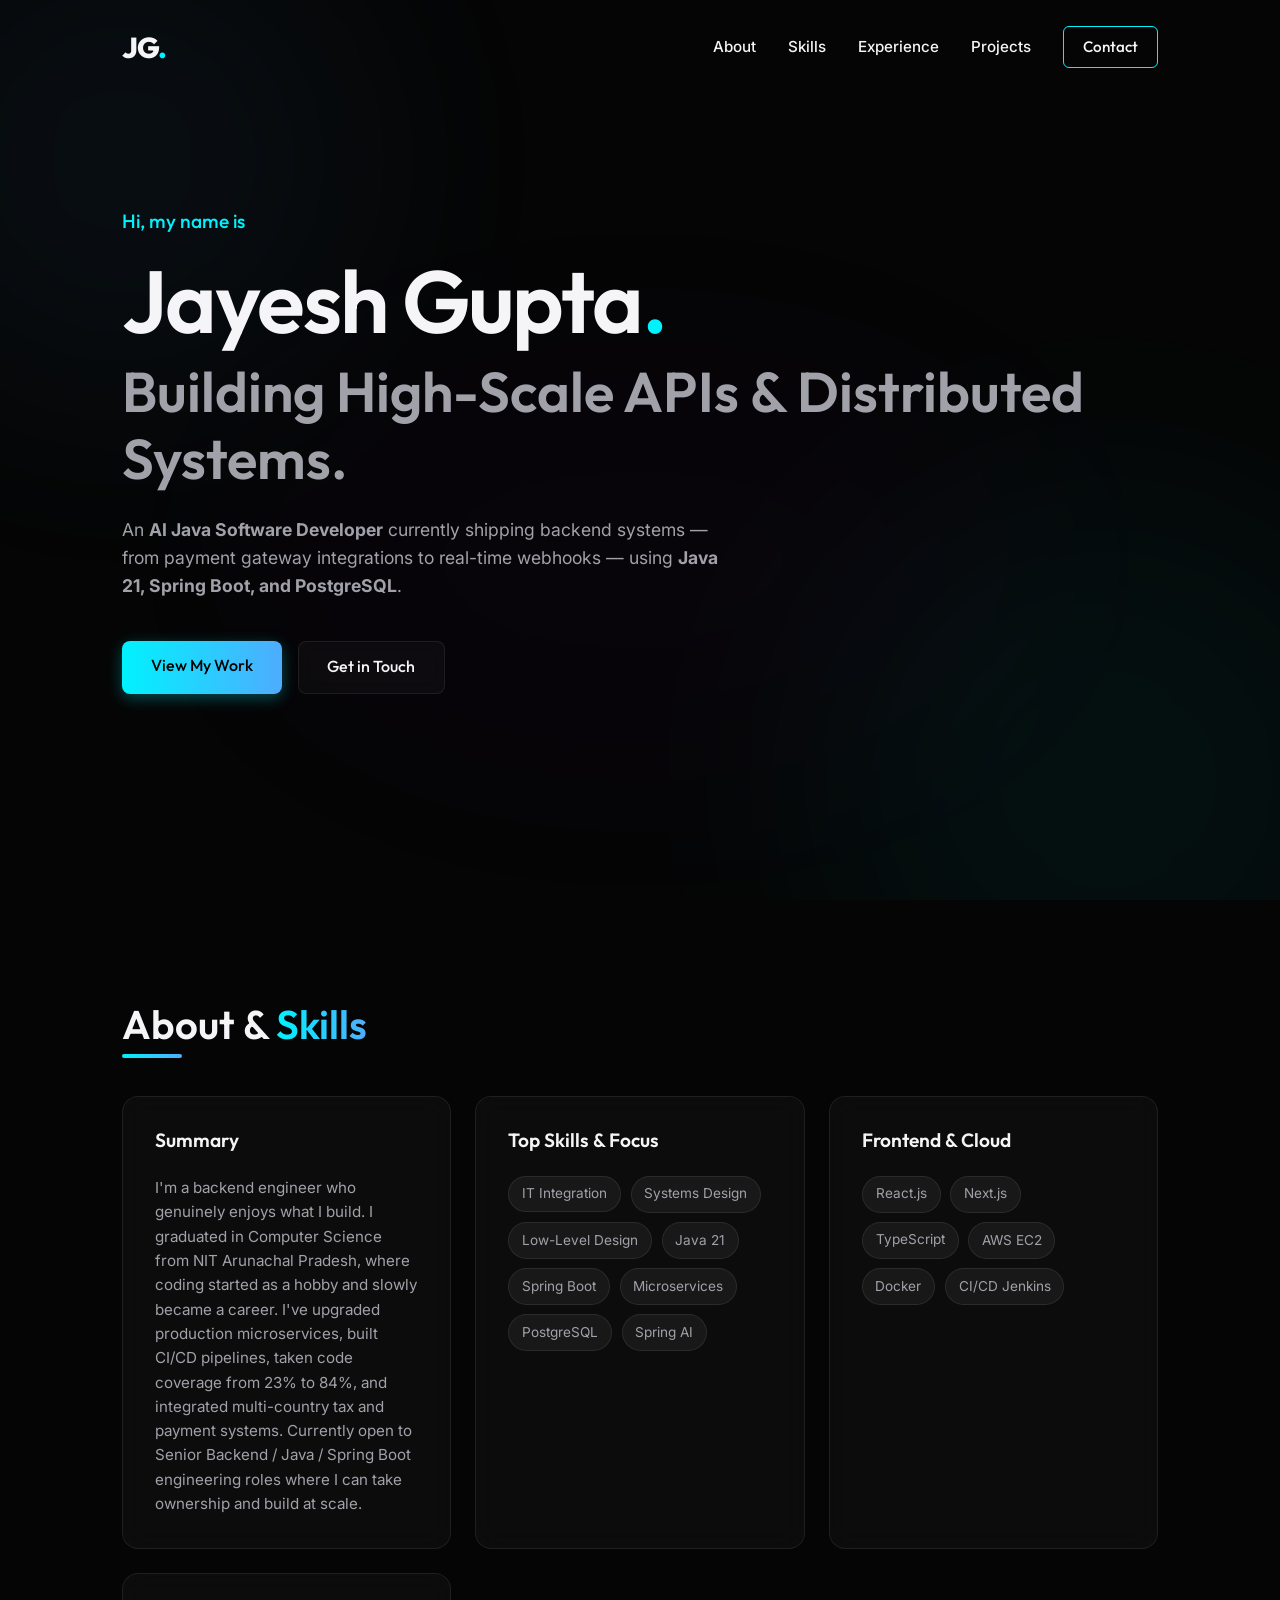
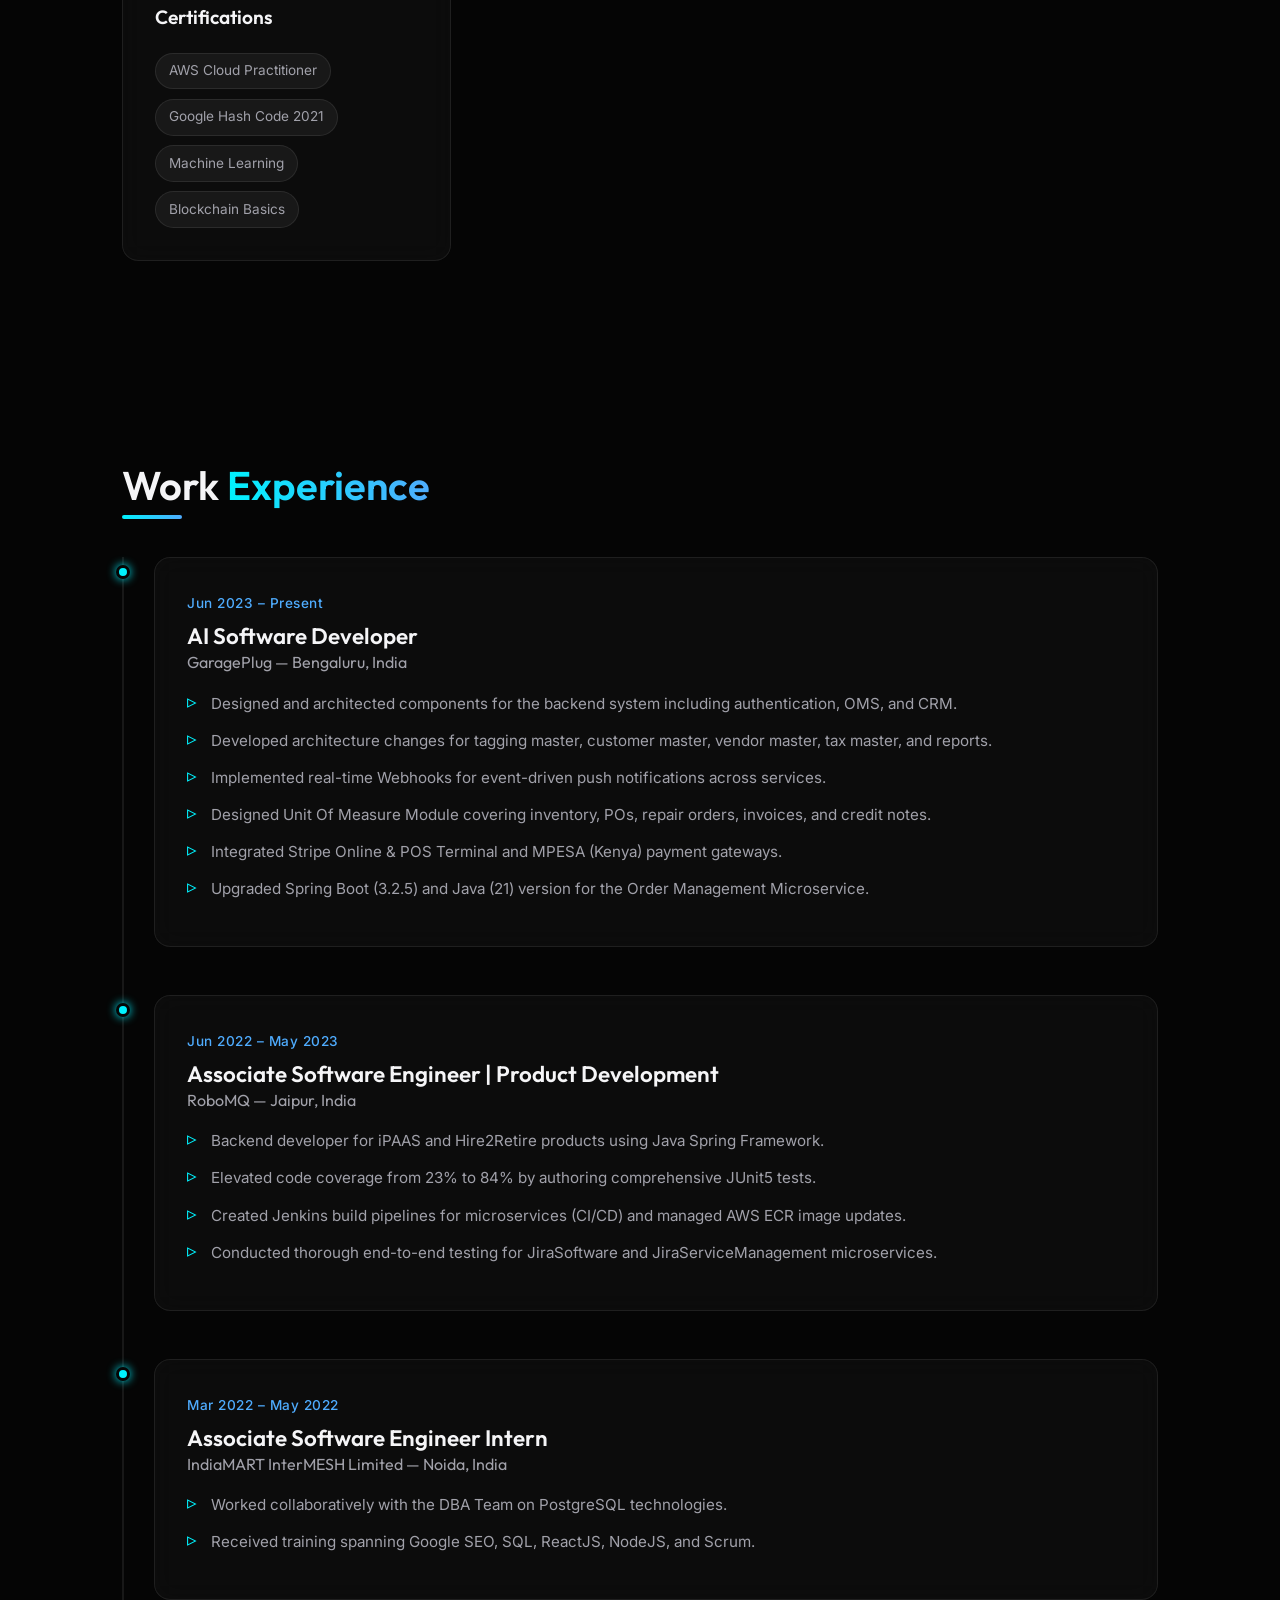
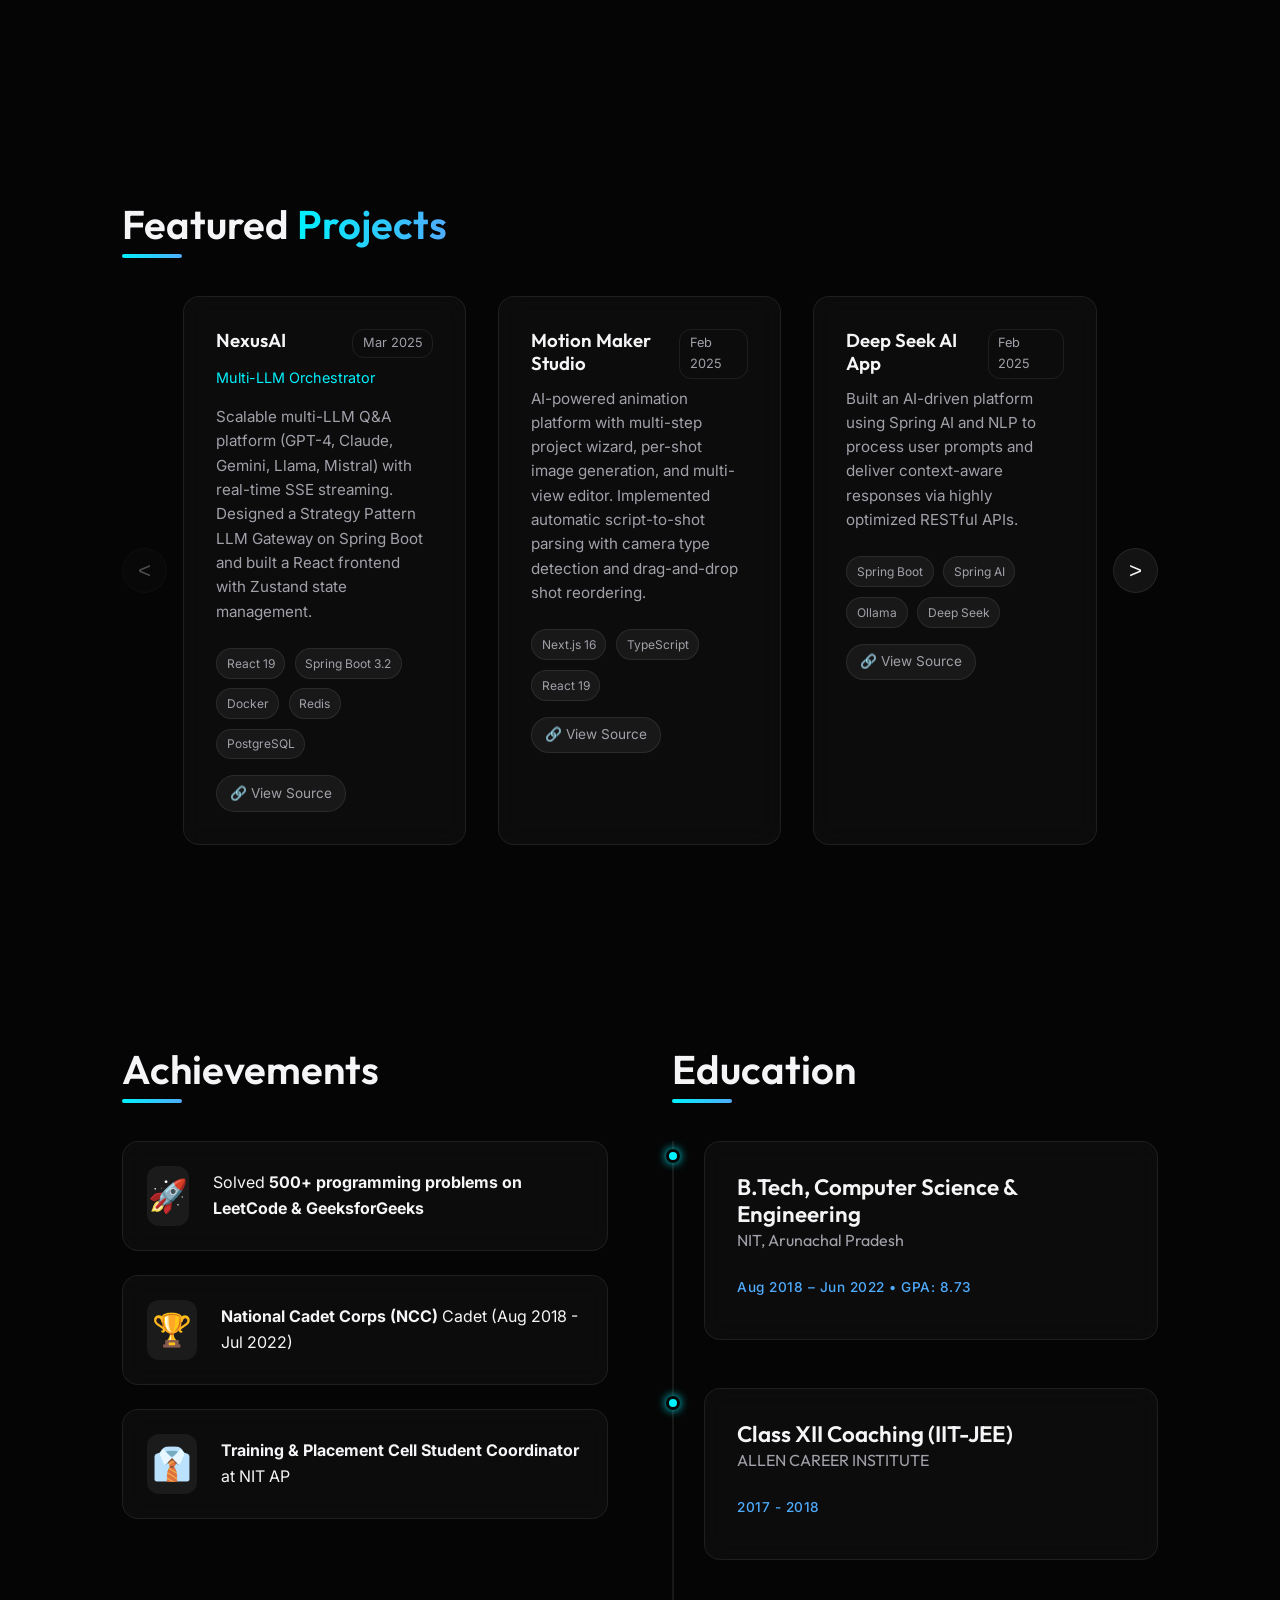
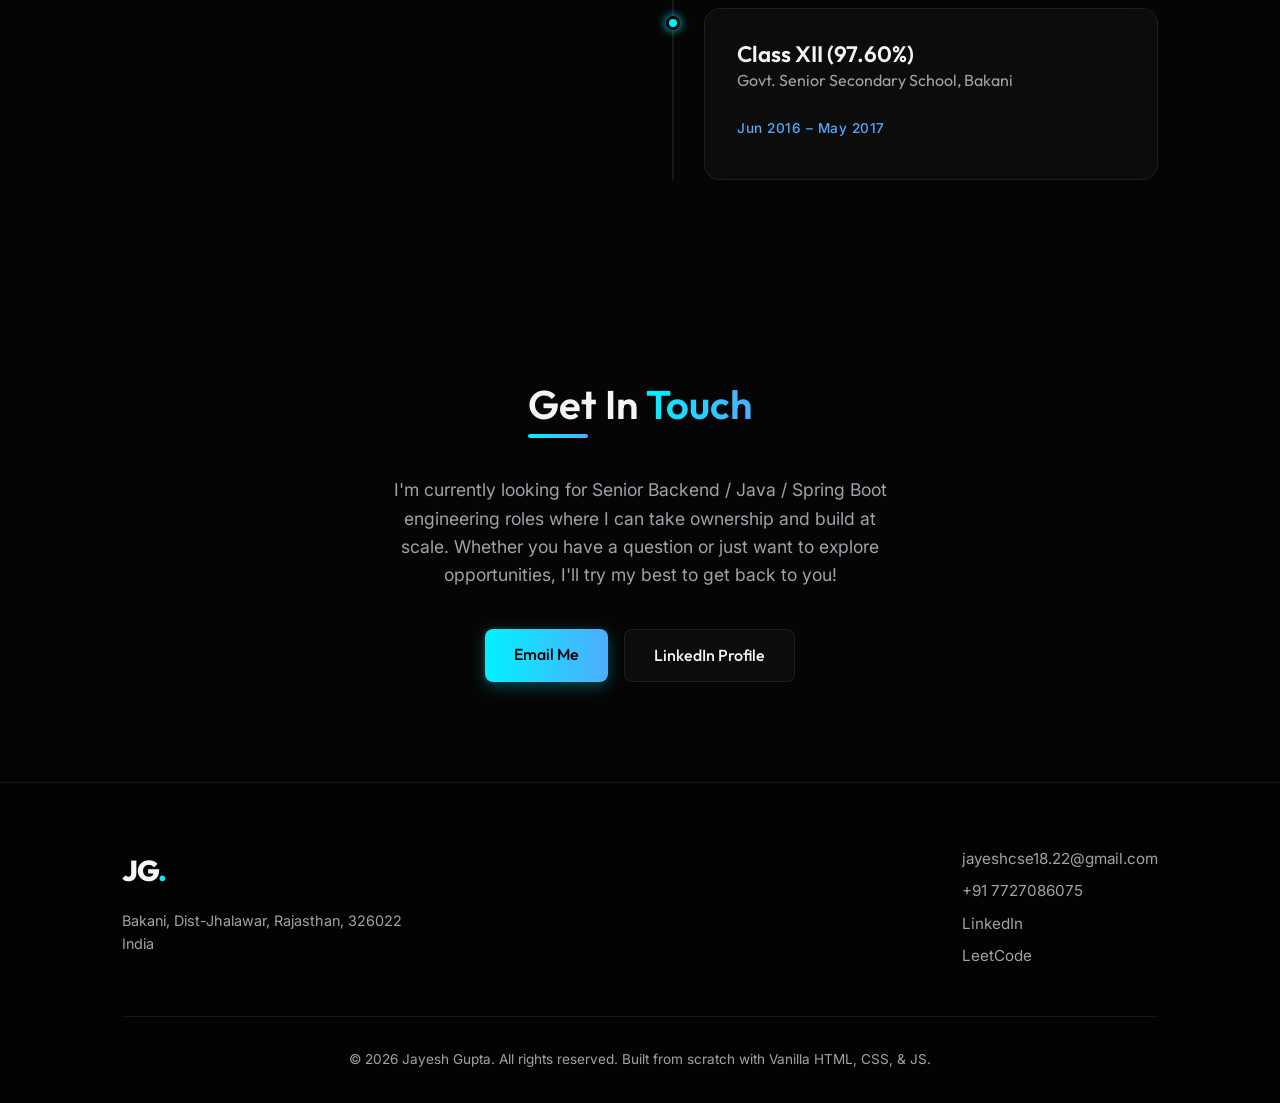
==== index.html @ 72e078c6 "first commit" ====
<!DOCTYPE html>
<html lang="en">
<head>
    <meta charset="UTF-8">
    <meta name="viewport" content="width=device-width, initial-scale=1.0">
    <meta name="description" content="Jayesh Gupta - AI Java Software Developer. Experienced in Java, Spring Boot, Microservices, and PostgreSQL.">
    <title>Jayesh Gupta | Software Developer</title>
    <!-- Fonts -->
    <link rel="preconnect" href="https://fonts.googleapis.com">
    <link rel="preconnect" href="https://fonts.gstatic.com" crossorigin>
    <link href="https://fonts.googleapis.com/css2?family=Inter:wght@300;400;500&family=Outfit:wght@400;600;800&display=swap" rel="stylesheet">
    <link rel="stylesheet" href="styles.css">
</head>
<body>
    <div class="background-effects">
        <div class="glow glow-1"></div>
        <div class="glow glow-2"></div>
        <div class="glow glow-3"></div>
    </div>

    <!-- Navigation -->
    <nav id="navbar" class="navbar">
        <div class="nav-container">
            <a href="#home" class="logo">JG<span class="dot">.</span></a>
            <ul class="nav-links">
                <li><a href="#about">About</a></li>
                <li><a href="#skills">Skills</a></li>
                <li><a href="#experience">Experience</a></li>
                <li><a href="#projects">Projects</a></li>
                <li><a href="#contact" class="btn-outline nav-btn">Contact</a></li>
            </ul>
            <div class="hamburger">
                <span class="bar"></span>
                <span class="bar"></span>
                <span class="bar"></span>
            </div>
        </div>
    </nav>

    <main>
        <!-- Hero Section -->
        <section id="home" class="hero section-padding">
            <div class="container hero-content flex-row hidden">
                <div class="hero-text">
                    <p class="subtitle">Hi, my name is</p>
                    <h1 class="hero-title">Jayesh Gupta<span class="dot">.</span></h1>
                    <h2 class="hero-subtitle">Building High-Scale APIs & Distributed Systems.</h2>
                    <p class="hero-desc">
                        An <strong>AI Java Software Developer</strong> currently shipping backend systems — from payment gateway integrations to real-time webhooks — using <strong>Java 21, Spring Boot, and PostgreSQL</strong>.
                    </p>
                    <div class="hero-cta">
                        <a href="#experience" class="btn-primary">View My Work</a>
                        <a href="#contact" class="btn-secondary">Get in Touch</a>
                    </div>
                </div>
            </div>
        </section>

        <!-- About & Skills Section -->
        <section id="skills" class="skills section-padding">
            <div class="container">
                <h2 class="section-heading hidden" id="about">About & <span class="highlight">Skills</span></h2>
                
                <div class="skills-grid">
                    <div class="skill-category glass-card hidden" style="--delay: 1">
                        <h3>Summary</h3>
                        <p style="color: var(--text-muted); font-size: 0.95rem;">
                            I'm a backend engineer who genuinely enjoys what I build. I graduated in Computer Science from NIT Arunachal Pradesh, where coding started as a hobby and slowly became a career. I've upgraded production microservices, built CI/CD pipelines, taken code coverage from 23% to 84%, and integrated multi-country tax and payment systems. Currently open to Senior Backend / Java / Spring Boot engineering roles where I can take ownership and build at scale.
                        </p>
                    </div>

                    <div class="skill-category glass-card hidden" style="--delay: 2">
                        <h3>Top Skills & Focus</h3>
                        <div class="tags">
                            <span class="tag">IT Integration</span>
                            <span class="tag">Systems Design</span>
                            <span class="tag">Low-Level Design</span>
                            <span class="tag">Java 21</span>
                            <span class="tag">Spring Boot</span>
                            <span class="tag">Microservices</span>
                            <span class="tag">PostgreSQL</span>
                            <span class="tag">Spring AI</span>
                        </div>
                    </div>
                    
                    <div class="skill-category glass-card hidden" style="--delay: 3">
                        <h3>Frontend & Cloud</h3>
                        <div class="tags">
                            <span class="tag">React.js</span>
                            <span class="tag">Next.js</span>
                            <span class="tag">TypeScript</span>
                            <span class="tag">AWS EC2</span>
                            <span class="tag">Docker</span>
                            <span class="tag">CI/CD Jenkins</span>
                        </div>
                    </div>

                    <div class="skill-category glass-card hidden" style="--delay: 4">
                        <h3>Certifications</h3>
                        <div class="tags">
                            <span class="tag">AWS Cloud Practitioner</span>
                            <span class="tag">Google Hash Code 2021</span>
                            <span class="tag">Machine Learning</span>
                            <span class="tag">Blockchain Basics</span>
                        </div>
                    </div>
                </div>
            </div>
        </section>

        <!-- Experience Section -->
        <section id="experience" class="experience section-padding">
            <div class="container">
                <h2 class="section-heading hidden">Work <span class="highlight">Experience</span></h2>
                
                <div class="timeline">
                    <!-- Garageplug -->
                    <div class="timeline-item hidden">
                        <div class="timeline-dot"></div>
                        <div class="timeline-content glass-card hover-glow">
                            <span class="timeline-date">Jun 2023 – Present</span>
                            <h3 class="timeline-title">AI Software Developer</h3>
                            <h4 class="timeline-company">GaragePlug — Bengaluru, India</h4>
                            <ul class="timeline-details">
                                <li>Designed and architected components for the backend system including authentication, OMS, and CRM.</li>
                                <li>Developed architecture changes for tagging master, customer master, vendor master, tax master, and reports.</li>
                                <li>Implemented real-time Webhooks for event-driven push notifications across services.</li>
                                <li>Designed Unit Of Measure Module covering inventory, POs, repair orders, invoices, and credit notes.</li>
                                <li>Integrated Stripe Online & POS Terminal and MPESA (Kenya) payment gateways.</li>
                                <li>Upgraded Spring Boot (3.2.5) and Java (21) version for the Order Management Microservice.</li>
                            </ul>
                        </div>
                    </div>

                    <!-- RoboMQ -->
                    <div class="timeline-item hidden">
                        <div class="timeline-dot"></div>
                        <div class="timeline-content glass-card hover-glow">
                            <span class="timeline-date">Jun 2022 – May 2023</span>
                            <h3 class="timeline-title">Associate Software Engineer | Product Development</h3>
                            <h4 class="timeline-company">RoboMQ — Jaipur, India</h4>
                            <ul class="timeline-details">
                                <li>Backend developer for iPAAS and Hire2Retire products using Java Spring Framework.</li>
                                <li>Elevated code coverage from 23% to 84% by authoring comprehensive JUnit5 tests.</li>
                                <li>Created Jenkins build pipelines for microservices (CI/CD) and managed AWS ECR image updates.</li>
                                <li>Conducted thorough end-to-end testing for JiraSoftware and JiraServiceManagement microservices.</li>
                            </ul>
                        </div>
                    </div>

                    <!-- IndiaMART -->
                    <div class="timeline-item hidden">
                        <div class="timeline-dot"></div>
                        <div class="timeline-content glass-card hover-glow">
                            <span class="timeline-date">Mar 2022 – May 2022</span>
                            <h3 class="timeline-title">Associate Software Engineer Intern</h3>
                            <h4 class="timeline-company">IndiaMART InterMESH Limited — Noida, India</h4>
                            <ul class="timeline-details">
                                <li>Worked collaboratively with the DBA Team on PostgreSQL technologies.</li>
                                <li>Received training spanning Google SEO, SQL, ReactJS, NodeJS, and Scrum.</li>
                            </ul>
                        </div>
                    </div>
                </div>
            </div>
        </section>

        <!-- Projects Section -->
        <section id="projects" class="projects section-padding">
            <div class="container">
                <h2 class="section-heading hidden">Featured <span class="highlight">Projects</span></h2>
                
                <div class="slider-wrapper">
                    <button class="slider-btn prev-btn" aria-label="Previous Projects">&lt;</button>
                    <div class="slider-container">
                        <div class="slider-track">
                            <!-- Project 1 -->
                    <div class="project-card glass-card hidden" style="--delay: 1">
                        <div class="project-content">
                            <div class="project-header">
                                <h3>NexusAI</h3>
                                <div class="project-date">Mar 2025</div>
                            </div>
                            <p class="project-subtitle">Multi-LLM Orchestrator</p>
                            <p class="project-desc">
                                Scalable multi-LLM Q&A platform (GPT-4, Claude, Gemini, Llama, Mistral) with real-time SSE streaming. Designed a Strategy Pattern LLM Gateway on Spring Boot and built a React frontend with Zustand state management.
                            </p>
                            <div class="tags tech-stack">
                                <span class="tag">React 19</span>
                                <span class="tag">Spring Boot 3.2</span>
                                <span class="tag">Docker</span>
                                <span class="tag">Redis</span>
                                <span class="tag">PostgreSQL</span>
                            </div>
                            <div class="project-links mt-1">
                                <a href="https://github.com/jayesh-2210/multi-llm-orchestrator" target="_blank" class="tag" style="display:inline-block; margin-top:0.5rem;"><span class="dot">🔗</span> View Source</a>
                            </div>
                        </div>
                    </div>

                    <!-- Project 2 -->
                    <div class="project-card glass-card hidden" style="--delay: 2">
                        <div class="project-content">
                            <div class="project-header">
                                <h3>Motion Maker Studio</h3>
                                <div class="project-date">Feb 2025</div>
                            </div>
                            <p class="project-desc">
                                AI-powered animation platform with multi-step project wizard, per-shot image generation, and multi-view editor. Implemented automatic script-to-shot parsing with camera type detection and drag-and-drop shot reordering.
                            </p>
                            <div class="tags tech-stack">
                                <span class="tag">Next.js 16</span>
                                <span class="tag">TypeScript</span>
                                <span class="tag">React 19</span>
                            </div>
                            <div class="project-links mt-1">
                                <a href="https://github.com/jayesh-2210/motion-maker-studio" target="_blank" class="tag" style="display:inline-block; margin-top:0.5rem;"><span class="dot">🔗</span> View Source</a>
                            </div>
                        </div>
                    </div>

                    <!-- Project 3 -->
                    <div class="project-card glass-card hidden" style="--delay: 3">
                        <div class="project-content">
                            <div class="project-header">
                                <h3>Deep Seek AI App</h3>
                                <div class="project-date">Feb 2025</div>
                            </div>
                            <p class="project-desc">
                                Built an AI-driven platform using Spring AI and NLP to process user prompts and deliver context-aware responses via highly optimized RESTful APIs.
                            </p>
                            <div class="tags tech-stack">
                                <span class="tag">Spring Boot</span>
                                <span class="tag">Spring AI</span>
                                <span class="tag">Ollama</span>
                                <span class="tag">Deep Seek</span>
                            </div>
                            <div class="project-links mt-1">
                                <a href="https://github.com/jayesh-2210/deep-seek-ai-application" target="_blank" class="tag" style="display:inline-block; margin-top:0.5rem;"><span class="dot">🔗</span> View Source</a>
                            </div>
                        </div>
                    </div>

                    <!-- Project 4 -->
                    <div class="project-card glass-card hidden" style="--delay: 4">
                        <div class="project-content">
                            <div class="project-header">
                                <h3>Movie Review Application</h3>
                                <div class="project-date">May 2023</div>
                            </div>
                            <p class="project-desc">
                                A centralized platform for movie enthusiasts to find reliable reviews and rate films on a numerical scale. Built RESTful APIs and managed MongoDB database connectivity for fetching movies and posting user reviews.
                            </p>
                            <div class="tags tech-stack">
                                <span class="tag">Spring Boot</span>
                                <span class="tag">MongoDB</span>
                            </div>
                            <div class="project-links mt-1">
                                <a href="https://github.com/jayesh-ctrl/MovieReview-Backend" target="_blank" class="tag" style="display:inline-block; margin-top:0.5rem;"><span class="dot">🔗</span> View Source</a>
                            </div>
                        </div>
                    </div>

                    <!-- Project 5 -->
                    <div class="project-card glass-card hidden" style="--delay: 5">
                        <div class="project-content">
                            <div class="project-header">
                                <h3>Antigravity Workspace</h3>
                                <div class="project-date">Mar 2026</div>
                            </div>
                            <p class="project-desc">
                                A modern React and Vite-based development workspace featuring expanded ESLint configurations, React compiler integrations, and an optimized frontend toolchain.
                            </p>
                            <div class="tags tech-stack">
                                <span class="tag">React</span>
                                <span class="tag">Vite</span>
                                <span class="tag">JavaScript</span>
                            </div>
                            <div class="project-links mt-1">
                                <a href="https://github.com/jayesh-2210/antigravity_workspace" target="_blank" class="tag" style="display:inline-block; margin-top:0.5rem;"><span class="dot">🔗</span> View Source</a>
                            </div>
                        </div>
                    </div>

                    <!-- Project 6 -->
                    <div class="project-card glass-card hidden" style="--delay: 6">
                        <div class="project-content">
                            <div class="project-header">
                                <h3>Blogging App</h3>
                                <div class="project-date">May 2023</div>
                            </div>
                            <p class="project-desc">
                                Created a fully functional blogging platform with RESTful APIs for User, Category, Post, and Comment entities. Applied JPA entity relationships and Hibernate ORM.
                            </p>
                            <div class="tags tech-stack">
                                <span class="tag">Spring Boot</span>
                                <span class="tag">MySQL</span>
                                <span class="tag">Hibernate</span>
                                <span class="tag">JPA</span>
                            </div>
                            <div class="project-links mt-1">
                                <a href="https://github.com/jayesh-ctrl/BloggingApplication-Backend" target="_blank" class="tag" style="display:inline-block; margin-top:0.5rem;"><span class="dot">🔗</span> View Source</a>
                            </div>
                        </div>
                    </div>
                        </div>
                    </div>
                    <button class="slider-btn next-btn" aria-label="Next Projects">&gt;</button>
                </div>
            </div>
        </section>

        <!-- Achievements & Education -->
        <section id="achievements" class="achievements section-padding">
            <div class="container dual-col">
                <div class="achievements-section hidden">
                    <h2 class="section-heading">Achievements</h2>
                    <ul class="achievement-list">
                        <li class="glass-card hover-glow">
                            <div class="icon">🚀</div>
                            <p>Solved <strong>500+ programming problems on LeetCode & GeeksforGeeks</strong></p>
                        </li>
                        <li class="glass-card hover-glow">
                            <div class="icon">🏆</div>
                            <p><strong>National Cadet Corps (NCC)</strong> Cadet (Aug 2018 - Jul 2022)</p>
                        </li>
                        <li class="glass-card hover-glow">
                            <div class="icon">👔</div>
                            <p><strong>Training & Placement Cell Student Coordinator</strong> at NIT AP</p>
                        </li>
                    </ul>
                </div>
                
                <div class="education-section hidden">
                    <h2 class="section-heading">Education</h2>
                    <div class="timeline">
                        <div class="timeline-item">
                            <div class="timeline-dot"></div>
                            <div class="timeline-content glass-card hover-glow">
                                <h3 class="timeline-title">B.Tech, Computer Science & Engineering</h3>
                                <h4 class="timeline-company">NIT, Arunachal Pradesh</h4>
                                <span class="timeline-date block mt-1">Aug 2018 – Jun 2022 • GPA: 8.73</span>
                            </div>
                        </div>

                        <div class="timeline-item">
                            <div class="timeline-dot"></div>
                            <div class="timeline-content glass-card hover-glow">
                                <h3 class="timeline-title">Class XII Coaching (IIT-JEE)</h3>
                                <h4 class="timeline-company">ALLEN CAREER INSTITUTE</h4>
                                <span class="timeline-date block mt-1">2017 - 2018</span>
                            </div>
                        </div>

                        <div class="timeline-item">
                            <div class="timeline-dot"></div>
                            <div class="timeline-content glass-card hover-glow">
                                <h3 class="timeline-title">Class XII (97.60%)</h3>
                                <h4 class="timeline-company">Govt. Senior Secondary School, Bakani</h4>
                                <span class="timeline-date block mt-1">Jun 2016 – May 2017</span>
                            </div>
                        </div>
                    </div>
                </div>
            </div>
        </section>

        <!-- Contact Section -->
        <section id="contact" class="contact section-padding text-center">
            <div class="container hidden">
                <h2 class="section-heading">Get In <span class="highlight">Touch</span></h2>
                <p class="contact-desc">
                    I'm currently looking for Senior Backend / Java / Spring Boot engineering roles where I can take ownership and build at scale. Whether you have a question or just want to explore opportunities, I'll try my best to get back to you!
                </p>
                <div class="contact-links" style="display: flex; gap: 1rem; justify-content: center; flex-wrap: wrap;">
                    <a href="mailto:jayeshcse18.22@gmail.com" class="btn-primary">Email Me</a>
                    <a href="https://www.linkedin.com/in/jayeshgupta-904347194" target="_blank" class="btn-secondary">LinkedIn Profile</a>
                </div>
            </div>
        </section>
    </main>

    <!-- Footer -->
    <footer>
        <div class="container">
            <div class="footer-content">
                <div class="footer-brand">
                    <a href="#home" class="logo">JG<span class="dot">.</span></a>
                    <p>Bakani, Dist-Jhalawar, Rajasthan, 326022<br>India</p>
                </div>
                <div class="footer-links" style="flex-direction: column; gap: 0.5rem;">
                    <a href="mailto:jayeshcse18.22@gmail.com">jayeshcse18.22@gmail.com</a>
                    <a href="tel:+917727086075">+91 7727086075</a>
                    <a href="https://linkedin.com/in/jayeshgupta-904347194" target="_blank" rel="noopener noreferrer">LinkedIn</a>
                    <a href="https://leetcode.com/jaigupta2210" target="_blank" rel="noopener noreferrer">LeetCode</a>
                </div>
            </div>
            <div class="footer-bottom">
                &copy; <span id="year"></span> Jayesh Gupta. All rights reserved. Built from scratch with Vanilla HTML, CSS, & JS.
            </div>
        </div>
    </footer>

    <script src="script.js"></script>
</body>
</html>
---- styles.css ----
/* Base Variables & Theme */
:root {
  /* Colors */
  --bg-color: #050505;
  --bg-surface: rgba(255, 255, 255, 0.03);
  --bg-surface-hover: rgba(255, 255, 255, 0.06);
  --text-main: #f5f5f7;
  --text-muted: #a1a1aa;
  
  /* Gradients & Accents */
  --accent-cyan: #00f2fe;
  --accent-violet: #4facfe;
  --gradient-glow: linear-gradient(90deg, var(--accent-cyan), var(--accent-violet));
  --border-glass: rgba(255, 255, 255, 0.08);
  
  /* Typography */
  --font-sans: 'Inter', -apple-system, system-ui, sans-serif;
  --font-heading: 'Outfit', var(--font-sans);
  
  /* Layout */
  --container-width: 1100px;
  --transition: 0.3s cubic-bezier(0.25, 0.8, 0.25, 1);
}

/* Reset */
* {
  margin: 0;
  padding: 0;
  box-sizing: border-box;
}

html {
  scroll-behavior: smooth;
  scroll-padding-top: 80px;
}

body {
  font-family: var(--font-sans);
  background-color: var(--bg-color);
  color: var(--text-main);
  line-height: 1.6;
  overflow-x: hidden;
  position: relative;
}

/* Typography */
h1, h2, h3, h4, h5 {
  font-family: var(--font-heading);
  font-weight: 600;
  line-height: 1.2;
}

a {
  text-decoration: none;
  color: inherit;
  transition: color var(--transition);
}

.highlight {
  background: var(--gradient-glow);
  -webkit-background-clip: text;
  background-clip: text;
  -webkit-text-fill-color: transparent;
  display: inline-block;
}

.dot {
  color: var(--accent-cyan);
}

/* Utilities */
.container {
  max-width: var(--container-width);
  margin: 0 auto;
  padding: 0 2rem;
}

.section-padding {
  padding: 100px 0;
}

.text-center {
  text-align: center;
}

.mt-1 { margin-top: 0.5rem; }
.block { display: block; }

/* Dynamic Background Glows */
.background-effects {
  position: fixed;
  top: 0;
  left: 0;
  width: 100vw;
  height: 100vh;
  z-index: -1;
  overflow: hidden;
  pointer-events: none;
}

.glow {
  position: absolute;
  border-radius: 50%;
  filter: blur(120px);
  opacity: 0.4;
  animation: float 10s infinite alternate ease-in-out;
}

.glow-1 {
  top: -10%;
  left: -10%;
  width: 500px;
  height: 500px;
  background: rgba(79, 172, 254, 0.15);
}

.glow-2 {
  bottom: -20%;
  right: -10%;
  width: 600px;
  height: 600px;
  background: rgba(0, 242, 254, 0.12);
  animation-delay: -5s;
}

.glow-3 {
  top: 40%;
  left: 50%;
  transform: translateX(-50%);
  width: 800px;
  height: 400px;
  background: rgba(138, 43, 226, 0.08);
  animation-duration: 15s;
}

@keyframes float {
  0% { transform: translateY(0px) scale(1); }
  100% { transform: translateY(30px) scale(1.05); }
}

/* Glassmorphism Classes */
.glass-card {
  background: var(--bg-surface);
  backdrop-filter: blur(12px);
  -webkit-backdrop-filter: blur(12px);
  border: 1px solid var(--border-glass);
  border-radius: 16px;
  padding: 2rem;
  transition: transform var(--transition), border-color var(--transition), box-shadow var(--transition);
}

.hover-glow:hover {
  transform: translateY(-5px);
  border-color: rgba(79, 172, 254, 0.3);
  box-shadow: 0 10px 30px -10px rgba(79, 172, 254, 0.15);
}

/* Buttons */
.btn-primary, .btn-secondary, .btn-outline {
  display: inline-block;
  padding: 0.8rem 1.8rem;
  border-radius: 8px;
  font-weight: 500;
  font-family: var(--font-heading);
  transition: all var(--transition);
  cursor: pointer;
  border: none;
}

.btn-primary {
  background: var(--gradient-glow);
  color: #000;
  box-shadow: 0 4px 15px rgba(0, 242, 254, 0.3);
}

.btn-primary:hover {
  transform: translateY(-2px);
  box-shadow: 0 6px 20px rgba(0, 242, 254, 0.5);
}

.btn-secondary {
  background: var(--bg-surface);
  border: 1px solid var(--border-glass);
  color: var(--text-main);
  backdrop-filter: blur(10px);
}

.btn-secondary:hover {
  background: var(--bg-surface-hover);
  border-color: rgba(255,255,255,0.2);
  transform: translateY(-2px);
}

.btn-outline {
  border: 1px solid var(--accent-cyan);
  color: var(--accent-cyan);
  background: transparent;
}

.btn-outline:hover {
  background: rgba(0, 242, 254, 0.1);
}

/* Navigation */
.navbar {
  position: fixed;
  top: 0;
  width: 100%;
  z-index: 100;
  transition: all var(--transition);
  padding: 1.5rem 0;
}

.navbar.scrolled {
  padding: 1rem 0;
  background: rgba(5, 5, 5, 0.85);
  backdrop-filter: blur(10px);
  -webkit-backdrop-filter: blur(10px);
  border-bottom: 1px solid var(--border-glass);
}

.nav-container {
  max-width: var(--container-width);
  margin: 0 auto;
  padding: 0 2rem;
  display: flex;
  justify-content: space-between;
  align-items: center;
}

.logo {
  font-family: var(--font-heading);
  font-size: 1.8rem;
  font-weight: 800;
  letter-spacing: -1px;
}

.nav-links {
  list-style: none;
  display: flex;
  align-items: center;
  gap: 2rem;
}

.nav-links a {
  font-size: 0.95rem;
  color: var(--text-main);
  font-weight: 500;
}

.nav-links a:hover {
  color: var(--accent-cyan);
}

.nav-btn {
  padding: 0.5rem 1.2rem;
  border-radius: 6px;
}

.hamburger {
  display: none;
  cursor: pointer;
  flex-direction: column;
  gap: 5px;
}

.hamburger .bar {
  width: 25px;
  height: 2px;
  background-color: var(--text-main);
  transition: var(--transition);
}

/* Hero Section */
.hero {
  min-height: 100vh;
  display: flex;
  align-items: center;
}

.flex-row {
  display: flex;
  align-items: center;
  justify-content: space-between;
  gap: 4rem;
  flex-wrap: wrap;
}

.hero-text {
  flex: 1;
  min-width: 300px;
}

.hero-image {
  flex: 0.8;
  display: flex;
  justify-content: center;
  align-items: center;
}

.image-wrapper {
  position: relative;
  width: 100%;
  max-width: 350px;
  aspect-ratio: 1;
  border-radius: 30% 70% 70% 30% / 30% 30% 70% 70%;
  overflow: hidden;
  padding: 0;
  animation: morph 8s ease-in-out infinite;
  display: flex;
  justify-content: center;
  align-items: center;
  box-shadow: 0 5px 25px rgba(0, 242, 254, 0.2);
}

.profile-pic {
  width: 100%;
  height: 100%;
  object-fit: cover;
  transition: transform 0.5s ease;
}

.image-wrapper:hover .profile-pic {
  transform: scale(1.05);
}

@keyframes morph {
  0% { border-radius: 60% 40% 30% 70% / 60% 30% 70% 40%; }
  50% { border-radius: 30% 60% 70% 40% / 50% 60% 30% 60%; }
  100% { border-radius: 60% 40% 30% 70% / 60% 30% 70% 40%; }
}


.subtitle {
  color: var(--accent-cyan);
  font-family: var(--font-heading);
  font-weight: 500;
  font-size: 1.2rem;
  margin-bottom: 1rem;
}

.hero-title {
  font-size: clamp(3.5rem, 8vw, 5.5rem);
  letter-spacing: -2px;
  margin-bottom: 0.5rem;
  line-height: 1.1;
}

.hero-subtitle {
  font-size: clamp(2rem, 5vw, 3.5rem);
  color: var(--text-muted);
  margin-bottom: 1.5rem;
}

.hero-desc {
  max-width: 600px;
  font-size: 1.1rem;
  color: var(--text-muted);
  margin-bottom: 2.5rem;
}

.hero-cta {
  display: flex;
  gap: 1rem;
}

/* Headings */
.section-heading {
  font-size: 2.5rem;
  margin-bottom: 3rem;
  position: relative;
  display: inline-block;
}

.section-heading::after {
  content: '';
  position: absolute;
  bottom: -10px;
  left: 0;
  width: 60px;
  height: 4px;
  background: var(--gradient-glow);
  border-radius: 2px;
}

/* Skills Section */
.skills-grid {
  display: grid;
  grid-template-columns: repeat(auto-fit, minmax(250px, 1fr));
  gap: 1.5rem;
}

.skill-category h3 {
  font-size: 1.2rem;
  margin-bottom: 1.5rem;
  color: var(--text-main);
}

.tags {
  display: flex;
  flex-wrap: wrap;
  gap: 0.6rem;
}

.tag {
  background: rgba(255, 255, 255, 0.05);
  border: 1px solid var(--border-glass);
  padding: 0.4rem 0.8rem;
  border-radius: 20px;
  font-size: 0.85rem;
  transition: var(--transition);
  color: var(--text-muted);
}

.tag:hover {
  background: rgba(0, 242, 254, 0.1);
  border-color: var(--accent-cyan);
  color: var(--text-main);
  transform: translateY(-2px);
}

/* Timeline (Experience) */
.timeline {
  position: relative;
  padding-left: 2rem;
}

.timeline::before {
  content: '';
  position: absolute;
  left: 0;
  top: 0;
  bottom: 0;
  width: 2px;
  background: var(--border-glass);
}

.timeline-item {
  position: relative;
  margin-bottom: 3rem;
}

.timeline-item:last-child {
  margin-bottom: 0;
}

.timeline-dot {
  position: absolute;
  left: -2.4rem;
  top: 0.5rem;
  width: 14px;
  height: 14px;
  border-radius: 50%;
  background: var(--accent-cyan);
  box-shadow: 0 0 10px var(--accent-cyan);
  border: 3px solid var(--bg-color);
}

.timeline-date {
  display: inline-block;
  font-size: 0.85rem;
  color: var(--accent-violet);
  font-weight: 500;
  margin-bottom: 0.5rem;
  font-family: var(--font-sans);
  letter-spacing: 0.5px;
}

.timeline-title {
  font-size: 1.4rem;
  margin-bottom: 0.2rem;
}

.timeline-company {
  font-size: 1rem;
  color: var(--text-muted);
  font-weight: 400;
  margin-bottom: 1.2rem;
}

.timeline-details {
  list-style-type: none;
}

.timeline-details li {
  position: relative;
  padding-left: 1.5rem;
  margin-bottom: 0.8rem;
  color: var(--text-muted);
  font-size: 0.95rem;
}

.timeline-details li::before {
  content: '▹';
  position: absolute;
  left: 0;
  color: var(--accent-cyan);
  font-size: 1.2rem;
  line-height: 1;
}

/* Projects Section Slider */
.slider-wrapper {
  position: relative;
  display: flex;
  align-items: center;
  gap: 1rem;
}
.slider-container {
  overflow: hidden;
  width: 100%;
}
.slider-track {
  display: flex;
  transition: transform 0.5s ease-in-out;
  gap: 2rem;
}
.project-card {
  min-width: calc(100% / 3 - 1.34rem);
  max-width: calc(100% / 3 - 1.34rem);
  flex: 0 0 auto;
  display: flex;
  flex-direction: column;
  overflow: hidden;
}
.slider-btn {
  background: var(--bg-surface-hover);
  border: 1px solid var(--border-glass);
  color: var(--text-main);
  min-width: 45px;
  height: 45px;
  border-radius: 50%;
  cursor: pointer;
  z-index: 10;
  display: flex;
  justify-content: center;
  align-items: center;
  font-size: 1.4rem;
  transition: var(--transition);
}
.slider-btn:hover {
  background: var(--accent-cyan);
  color: #000;
}
.slider-btn:disabled {
  opacity: 0.3;
  cursor: not-allowed;
}
@media (max-width: 1000px) {
  .project-card {
    min-width: calc(100% / 2 - 1rem);
    max-width: calc(100% / 2 - 1rem);
  }
}
@media (max-width: 650px) {
  .project-card {
    min-width: 100%;
    max-width: 100%;
  }
  .slider-wrapper { gap: 0.5rem; }
  .slider-btn { min-width: 35px; height: 35px; font-size: 1rem; }
}

.project-card:hover {
  transform: translateY(-10px);
  border-color: rgba(79, 172, 254, 0.4);
  box-shadow: 0 15px 35px rgba(0,0,0,0.5), 0 0 20px rgba(79, 172, 254, 0.1);
}

.project-header {
  display: flex;
  justify-content: space-between;
  align-items: flex-start;
  margin-bottom: 0.5rem;
}

.project-date {
  font-size: 0.8rem;
  color: var(--text-muted);
  border: 1px solid var(--border-glass);
  padding: 0.2rem 0.6rem;
  border-radius: 12px;
}

.project-subtitle {
  font-size: 0.9rem;
  color: var(--accent-cyan);
  margin-bottom: 1rem;
}

.project-desc {
  color: var(--text-muted);
  font-size: 0.95rem;
  margin-bottom: 1.5rem;
  flex-grow: 1;
}

.tech-stack .tag {
  font-size: 0.75rem;
  padding: 0.3rem 0.6rem;
}

/* Achievements & Education */
.dual-col {
  display: grid;
  grid-template-columns: 1fr 1fr;
  gap: 4rem;
}

.achievement-list {
  list-style: none;
  display: flex;
  flex-direction: column;
  gap: 1.5rem;
}

.achievement-list li {
  display: flex;
  align-items: center;
  gap: 1.5rem;
  padding: 1.5rem;
}

.achievement-list .icon {
  font-size: 2rem;
  background: var(--bg-surface-hover);
  width: 60px;
  height: 60px;
  display: flex;
  align-items: center;
  justify-content: center;
  border-radius: 12px;
}

/* Contact Section */
.contact-desc {
  max-width: 500px;
  margin: 0 auto 2.5rem;
  color: var(--text-muted);
  font-size: 1.1rem;
}

/* Footer */
footer {
  border-top: 1px solid var(--border-glass);
  padding: 4rem 0 2rem;
  background: rgba(0,0,0,0.3);
}

.footer-content {
  display: flex;
  justify-content: space-between;
  margin-bottom: 3rem;
  flex-wrap: wrap;
  gap: 2rem;
}

.footer-brand p {
  color: var(--text-muted);
  margin-top: 1rem;
  max-width: 300px;
  font-size: 0.9rem;
}

.footer-links {
  display: flex;
  gap: 1.5rem;
}

.footer-links a {
  color: var(--text-muted);
  font-size: 0.95rem;
}

.footer-links a:hover {
  color: var(--accent-cyan);
}

.footer-bottom {
  text-align: center;
  color: var(--text-muted);
  font-size: 0.85rem;
  padding-top: 2rem;
  border-top: 1px solid var(--border-glass);
}

/* Scroll Animations */
.hidden {
  opacity: 0;
  transform: translateY(30px);
  transition: opacity 0.8s ease-out, transform 0.8s ease-out;
}

.show {
  opacity: 1;
  transform: translateY(0);
}

[style*="--delay"] {
  transition-delay: calc(var(--delay) * 100ms);
}

/* Responsive */
@media (max-width: 900px) {
  .dual-col {
    grid-template-columns: 1fr;
    gap: 3rem;
  }
}

@media (max-width: 768px) {
  .hero-title { font-size: 3rem; }
  .hero-subtitle { font-size: 2rem; }
  
  .flex-row { flex-direction: column-reverse; text-align: center; gap: 2rem; margin-top: 4rem; }
  
  .hero-cta { flex-direction: column; align-items: center; }
  
  .hamburger { display: flex; }
  
  .nav-links {
    position: fixed;
    top: 70px;
    right: -100%;
    flex-direction: column;
    background: var(--bg-color);
    width: 100%;
    height: calc(100vh - 70px);
    justify-content: center;
    align-items: center;
    transition: 0.4s ease-in-out;
    padding: 2rem;
    backdrop-filter: blur(20px);
    z-index: 99;
  }
  
  .nav-links.active {
    right: 0;
  }

  .nav-links li { margin: 1rem 0; }
  
  .hamburger.active .bar:nth-child(1) { transform: translateY(7px) rotate(45deg); }
  .hamburger.active .bar:nth-child(2) { opacity: 0; }
  .hamburger.active .bar:nth-child(3) { transform: translateY(-7px) rotate(-45deg); }
  
  .hero-cta { flex-direction: column; }
}
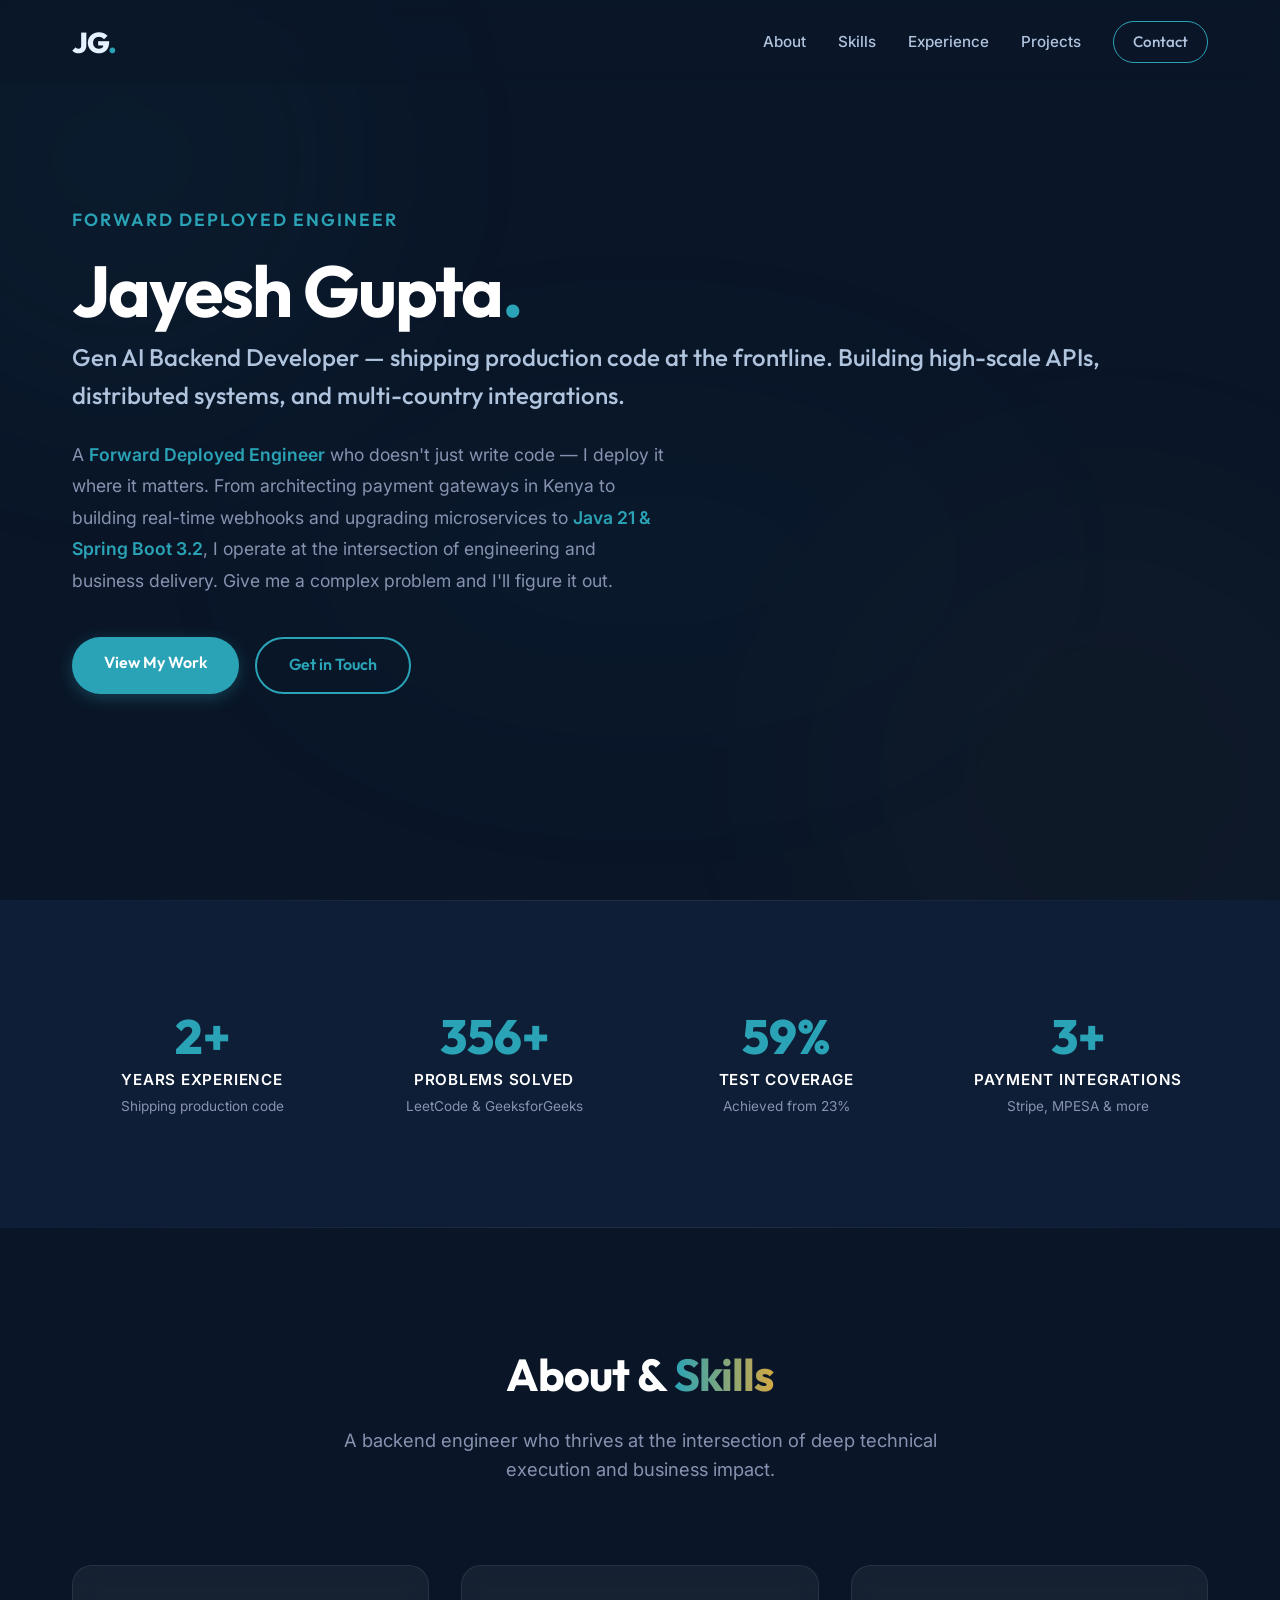
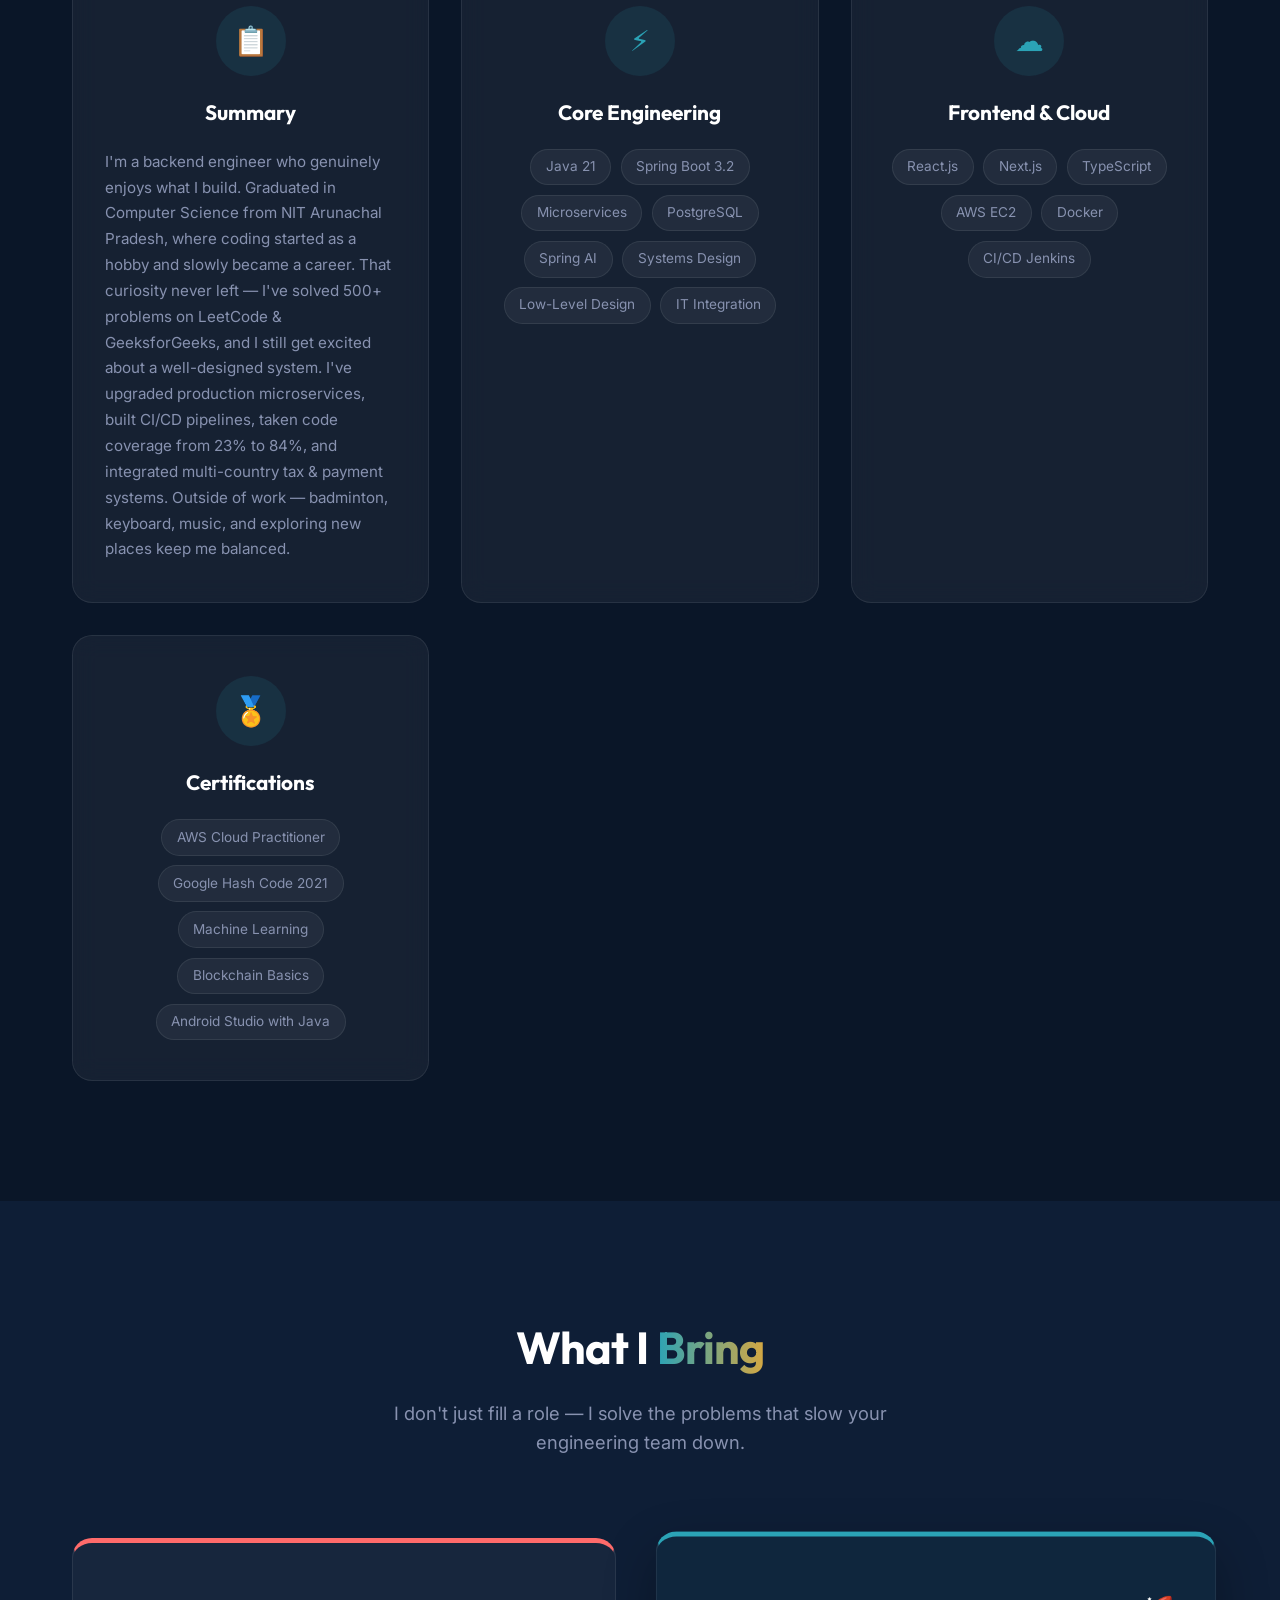
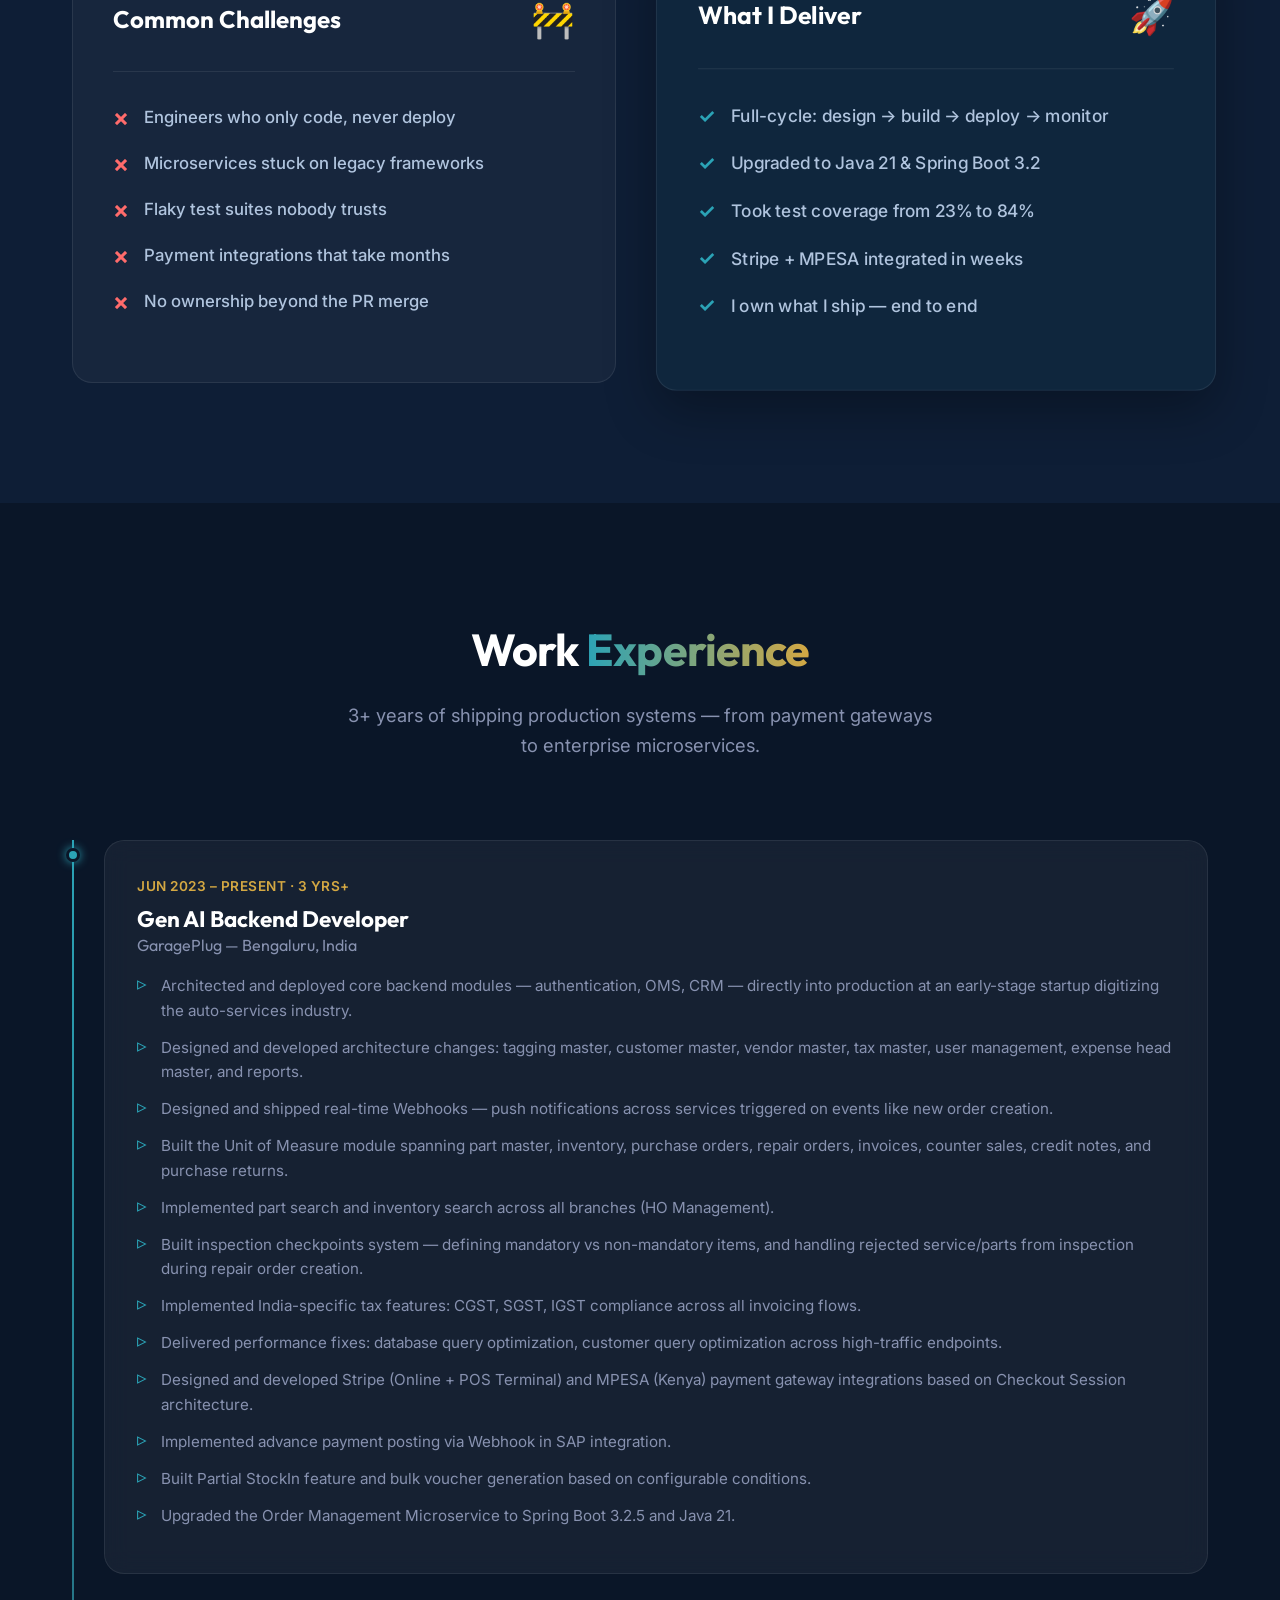
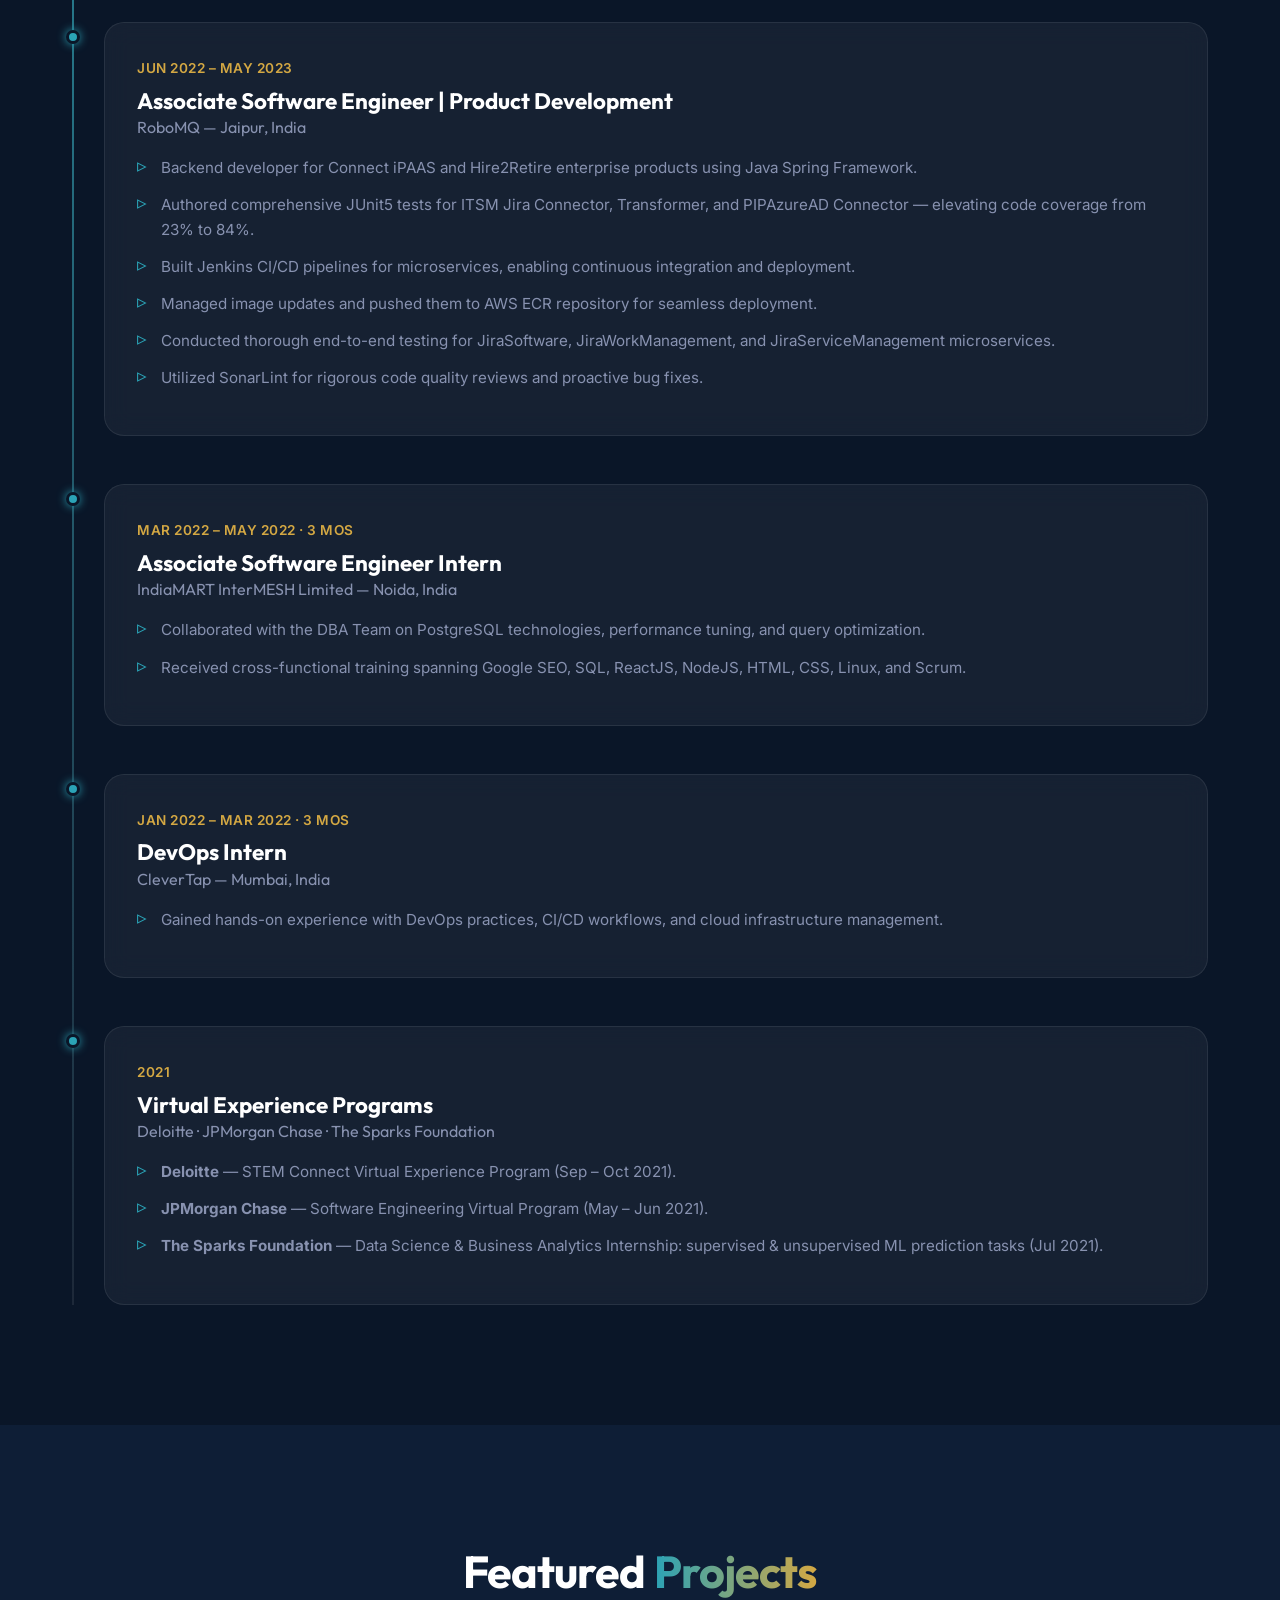
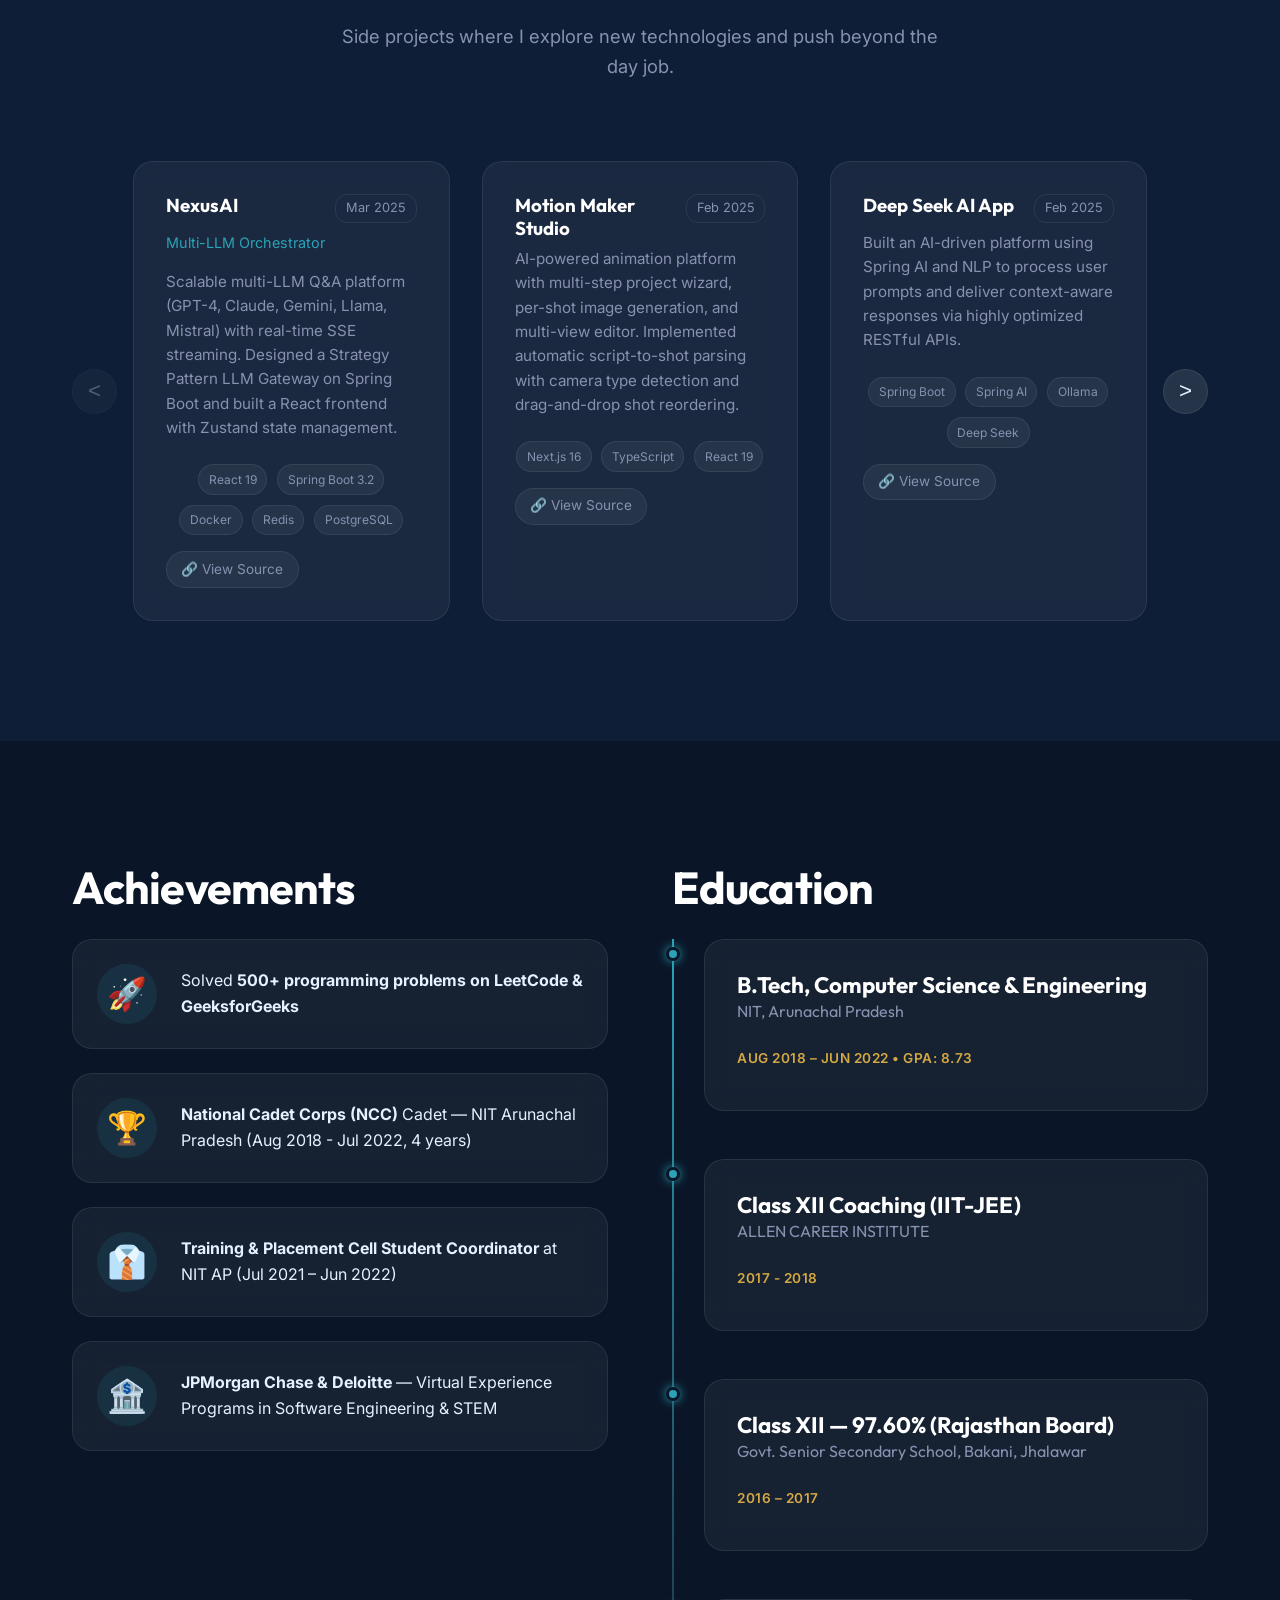
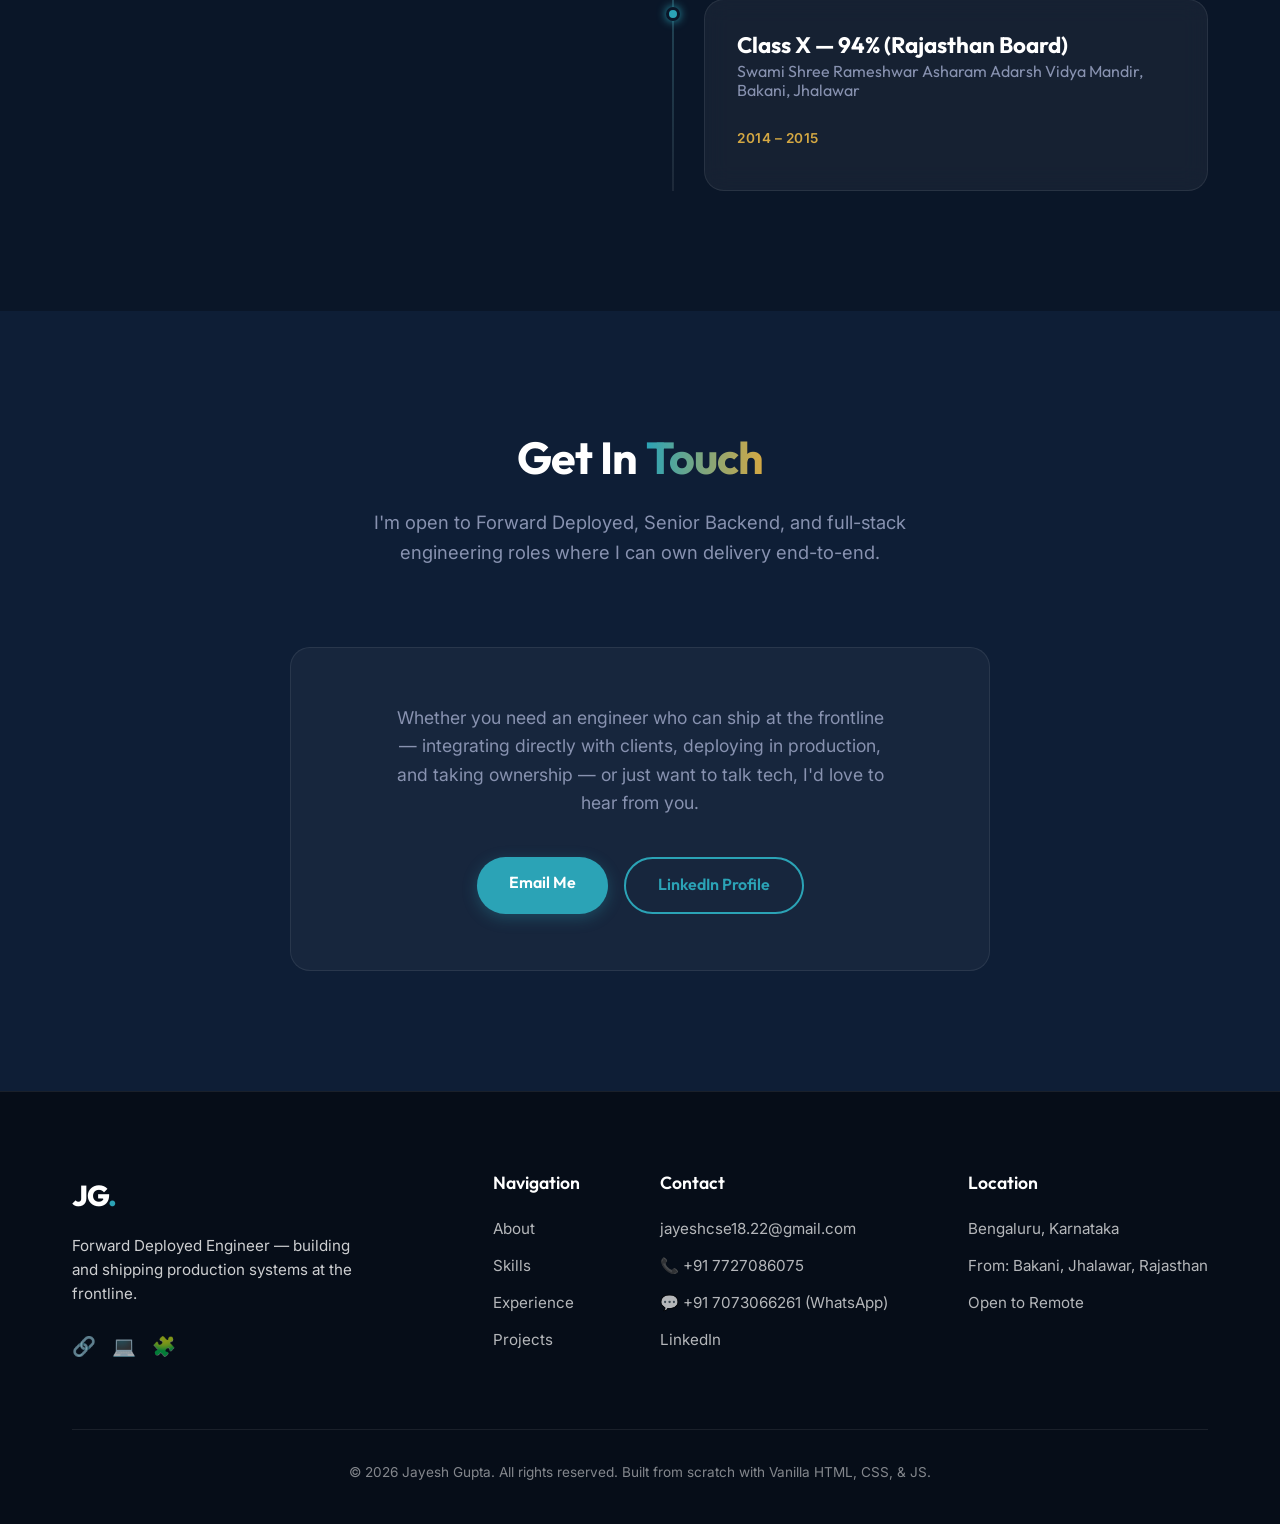
==== commit 84266153: "feat: Velogenie-inspired UI/UX redesign & LinkedIn sync - Complete redesign using navy, teal, and go" ====
--- a/index.html
+++ b/index.html
@@ -3,15 +3,27 @@
 <head>
     <meta charset="UTF-8">
     <meta name="viewport" content="width=device-width, initial-scale=1.0">
-    <meta name="description" content="Jayesh Gupta - AI Java Software Developer. Experienced in Java, Spring Boot, Microservices, and PostgreSQL.">
-    <title>Jayesh Gupta | Software Developer</title>
+    <meta name="description" content="Jayesh Gupta — Forward Deployed Engineer | Gen AI Backend Developer | Spring AI | Spring Boot | Microservices | Java 21 | PostgreSQL | Building High-Scale APIs & Distributed Systems.">
+    <title>Jayesh Gupta | Forward Deployed Engineer | Gen AI Backend Developer</title>
     <!-- Fonts -->
     <link rel="preconnect" href="https://fonts.googleapis.com">
     <link rel="preconnect" href="https://fonts.gstatic.com" crossorigin>
-    <link href="https://fonts.googleapis.com/css2?family=Inter:wght@300;400;500&family=Outfit:wght@400;600;800&display=swap" rel="stylesheet">
+    <link href="https://fonts.googleapis.com/css2?family=Inter:wght@300;400;500;600&family=Outfit:wght@400;600;700;800&display=swap" rel="stylesheet">
     <link rel="stylesheet" href="styles.css">
 </head>
 <body>
+
+    <!-- Preloader -->
+    <div class="preloader" id="preloader">
+        <div class="preloader-logo">
+            <span class="preloader-text">JG<span class="accent">.</span></span>
+        </div>
+        <div class="preloader-progress-container">
+            <div class="preloader-progress-bar" id="preloaderBar"></div>
+        </div>
+        <div class="preloader-percentage" id="preloaderPercent">0%</div>
+    </div>
+
     <div class="background-effects">
         <div class="glow glow-1"></div>
         <div class="glow glow-2"></div>
@@ -42,11 +54,11 @@
         <section id="home" class="hero section-padding">
             <div class="container hero-content flex-row hidden">
                 <div class="hero-text">
-                    <p class="subtitle">Hi, my name is</p>
+                    <p class="subtitle">Forward Deployed Engineer</p>
                     <h1 class="hero-title">Jayesh Gupta<span class="dot">.</span></h1>
-                    <h2 class="hero-subtitle">Building High-Scale APIs & Distributed Systems.</h2>
+                    <h2 class="hero-subtitle">Gen AI Backend Developer — shipping production code at the frontline. Building high-scale APIs, distributed systems, and multi-country integrations.</h2>
                     <p class="hero-desc">
-                        An <strong>AI Java Software Developer</strong> currently shipping backend systems — from payment gateway integrations to real-time webhooks — using <strong>Java 21, Spring Boot, and PostgreSQL</strong>.
+                        A <strong>Forward Deployed Engineer</strong> who doesn't just write code — I deploy it where it matters. From architecting payment gateways in Kenya to building real-time webhooks and upgrading microservices to <strong>Java 21 & Spring Boot 3.2</strong>, I operate at the intersection of engineering and business delivery. Give me a complex problem and I'll figure it out.
                     </p>
                     <div class="hero-cta">
                         <a href="#experience" class="btn-primary">View My Work</a>
@@ -56,34 +68,68 @@
             </div>
         </section>
 
+        <!-- Stats Section -->
+        <section class="stats">
+            <div class="container">
+                <div class="stats-grid">
+                    <div class="stat-item hidden" style="--delay: 1">
+                        <div class="stat-value" data-target="3" data-suffix="+">0</div>
+                        <div class="stat-label">Years Experience</div>
+                        <div class="stat-desc">Shipping production code</div>
+                    </div>
+                    <div class="stat-item hidden" style="--delay: 2">
+                        <div class="stat-value" data-target="500" data-suffix="+">0</div>
+                        <div class="stat-label">Problems Solved</div>
+                        <div class="stat-desc">LeetCode & GeeksforGeeks</div>
+                    </div>
+                    <div class="stat-item hidden" style="--delay: 3">
+                        <div class="stat-value" data-target="84" data-suffix="%">0</div>
+                        <div class="stat-label">Test Coverage</div>
+                        <div class="stat-desc">Achieved from 23%</div>
+                    </div>
+                    <div class="stat-item hidden" style="--delay: 4">
+                        <div class="stat-value" data-target="5" data-suffix="+">0</div>
+                        <div class="stat-label">Payment Integrations</div>
+                        <div class="stat-desc">Stripe, MPESA & more</div>
+                    </div>
+                </div>
+            </div>
+        </section>
+
         <!-- About & Skills Section -->
         <section id="skills" class="skills section-padding">
             <div class="container">
-                <h2 class="section-heading hidden" id="about">About & <span class="highlight">Skills</span></h2>
-                
+                <div class="section-header hidden" id="about">
+                    <h2 class="section-heading">About & <span class="highlight">Skills</span></h2>
+                    <p class="section-subtitle">A backend engineer who thrives at the intersection of deep technical execution and business impact.</p>
+                </div>
+
                 <div class="skills-grid">
                     <div class="skill-category glass-card hidden" style="--delay: 1">
+                        <div class="skill-icon">📋</div>
                         <h3>Summary</h3>
-                        <p style="color: var(--text-muted); font-size: 0.95rem;">
-                            I'm a backend engineer who genuinely enjoys what I build. I graduated in Computer Science from NIT Arunachal Pradesh, where coding started as a hobby and slowly became a career. I've upgraded production microservices, built CI/CD pipelines, taken code coverage from 23% to 84%, and integrated multi-country tax and payment systems. Currently open to Senior Backend / Java / Spring Boot engineering roles where I can take ownership and build at scale.
+                        <p style="color: var(--text-muted); font-size: 0.95rem; line-height: 1.7; text-align: left;">
+                            I'm a backend engineer who genuinely enjoys what I build. Graduated in Computer Science from NIT Arunachal Pradesh, where coding started as a hobby and slowly became a career. That curiosity never left — I've solved 500+ problems on LeetCode & GeeksforGeeks, and I still get excited about a well-designed system. I've upgraded production microservices, built CI/CD pipelines, taken code coverage from 23% to 84%, and integrated multi-country tax & payment systems. Outside of work — badminton, keyboard, music, and exploring new places keep me balanced.
                         </p>
                     </div>
 
                     <div class="skill-category glass-card hidden" style="--delay: 2">
-                        <h3>Top Skills & Focus</h3>
+                        <div class="skill-icon">⚡</div>
+                        <h3>Core Engineering</h3>
                         <div class="tags">
-                            <span class="tag">IT Integration</span>
-                            <span class="tag">Systems Design</span>
-                            <span class="tag">Low-Level Design</span>
                             <span class="tag">Java 21</span>
-                            <span class="tag">Spring Boot</span>
+                            <span class="tag">Spring Boot 3.2</span>
                             <span class="tag">Microservices</span>
                             <span class="tag">PostgreSQL</span>
                             <span class="tag">Spring AI</span>
-                        </div>
-                    </div>
-                    
+                            <span class="tag">Systems Design</span>
+                            <span class="tag">Low-Level Design</span>
+                            <span class="tag">IT Integration</span>
+                        </div>
+                    </div>
+
                     <div class="skill-category glass-card hidden" style="--delay: 3">
+                        <div class="skill-icon">☁️</div>
                         <h3>Frontend & Cloud</h3>
                         <div class="tags">
                             <span class="tag">React.js</span>
@@ -96,13 +142,55 @@
                     </div>
 
                     <div class="skill-category glass-card hidden" style="--delay: 4">
+                        <div class="skill-icon">🏅</div>
                         <h3>Certifications</h3>
                         <div class="tags">
                             <span class="tag">AWS Cloud Practitioner</span>
                             <span class="tag">Google Hash Code 2021</span>
                             <span class="tag">Machine Learning</span>
                             <span class="tag">Blockchain Basics</span>
-                        </div>
+                            <span class="tag">Android Studio with Java</span>
+                        </div>
+                    </div>
+                </div>
+            </div>
+        </section>
+
+        <!-- What I Bring — Problem / Solution -->
+        <section class="what-i-bring section-padding">
+            <div class="container">
+                <div class="section-header hidden">
+                    <h2 class="section-heading">What I <span class="highlight">Bring</span></h2>
+                    <p class="section-subtitle">I don't just fill a role — I solve the problems that slow your engineering team down.</p>
+                </div>
+
+                <div class="comparison-grid">
+                    <div class="comparison-card problem hidden" style="--delay: 1">
+                        <div class="comparison-card-header">
+                            <h3>Common Challenges</h3>
+                            <span class="comparison-icon">🚧</span>
+                        </div>
+                        <ul class="comparison-list">
+                            <li>Engineers who only code, never deploy</li>
+                            <li>Microservices stuck on legacy frameworks</li>
+                            <li>Flaky test suites nobody trusts</li>
+                            <li>Payment integrations that take months</li>
+                            <li>No ownership beyond the PR merge</li>
+                        </ul>
+                    </div>
+
+                    <div class="comparison-card solution hidden" style="--delay: 2">
+                        <div class="comparison-card-header">
+                            <h3>What I Deliver</h3>
+                            <span class="comparison-icon">🚀</span>
+                        </div>
+                        <ul class="comparison-list">
+                            <li>Full-cycle: design → build → deploy → monitor</li>
+                            <li>Upgraded to Java 21 & Spring Boot 3.2</li>
+                            <li>Took test coverage from 23% to 84%</li>
+                            <li>Stripe + MPESA integrated in weeks</li>
+                            <li>I own what I ship — end to end</li>
+                        </ul>
                     </div>
                 </div>
             </div>
@@ -111,23 +199,32 @@
         <!-- Experience Section -->
         <section id="experience" class="experience section-padding">
             <div class="container">
-                <h2 class="section-heading hidden">Work <span class="highlight">Experience</span></h2>
-                
+                <div class="section-header hidden">
+                    <h2 class="section-heading">Work <span class="highlight">Experience</span></h2>
+                    <p class="section-subtitle">3+ years of shipping production systems — from payment gateways to enterprise microservices.</p>
+                </div>
+
                 <div class="timeline">
-                    <!-- Garageplug -->
+                    <!-- GaragePlug -->
                     <div class="timeline-item hidden">
                         <div class="timeline-dot"></div>
                         <div class="timeline-content glass-card hover-glow">
-                            <span class="timeline-date">Jun 2023 – Present</span>
-                            <h3 class="timeline-title">AI Software Developer</h3>
+                            <span class="timeline-date">Jun 2023 – Present · 3 yrs+</span>
+                            <h3 class="timeline-title">Gen AI Backend Developer</h3>
                             <h4 class="timeline-company">GaragePlug — Bengaluru, India</h4>
                             <ul class="timeline-details">
-                                <li>Designed and architected components for the backend system including authentication, OMS, and CRM.</li>
-                                <li>Developed architecture changes for tagging master, customer master, vendor master, tax master, and reports.</li>
-                                <li>Implemented real-time Webhooks for event-driven push notifications across services.</li>
-                                <li>Designed Unit Of Measure Module covering inventory, POs, repair orders, invoices, and credit notes.</li>
-                                <li>Integrated Stripe Online & POS Terminal and MPESA (Kenya) payment gateways.</li>
-                                <li>Upgraded Spring Boot (3.2.5) and Java (21) version for the Order Management Microservice.</li>
+                                <li>Architected and deployed core backend modules — authentication, OMS, CRM — directly into production at an early-stage startup digitizing the auto-services industry.</li>
+                                <li>Designed and developed architecture changes: tagging master, customer master, vendor master, tax master, user management, expense head master, and reports.</li>
+                                <li>Designed and shipped real-time Webhooks — push notifications across services triggered on events like new order creation.</li>
+                                <li>Built the Unit of Measure module spanning part master, inventory, purchase orders, repair orders, invoices, counter sales, credit notes, and purchase returns.</li>
+                                <li>Implemented part search and inventory search across all branches (HO Management).</li>
+                                <li>Built inspection checkpoints system — defining mandatory vs non-mandatory items, and handling rejected service/parts from inspection during repair order creation.</li>
+                                <li>Implemented India-specific tax features: CGST, SGST, IGST compliance across all invoicing flows.</li>
+                                <li>Delivered performance fixes: database query optimization, customer query optimization across high-traffic endpoints.</li>
+                                <li>Designed and developed Stripe (Online + POS Terminal) and MPESA (Kenya) payment gateway integrations based on Checkout Session architecture.</li>
+                                <li>Implemented advance payment posting via Webhook in SAP integration.</li>
+                                <li>Built Partial StockIn feature and bulk voucher generation based on configurable conditions.</li>
+                                <li>Upgraded the Order Management Microservice to Spring Boot 3.2.5 and Java 21.</li>
                             </ul>
                         </div>
                     </div>
@@ -140,10 +237,12 @@
                             <h3 class="timeline-title">Associate Software Engineer | Product Development</h3>
                             <h4 class="timeline-company">RoboMQ — Jaipur, India</h4>
                             <ul class="timeline-details">
-                                <li>Backend developer for iPAAS and Hire2Retire products using Java Spring Framework.</li>
-                                <li>Elevated code coverage from 23% to 84% by authoring comprehensive JUnit5 tests.</li>
-                                <li>Created Jenkins build pipelines for microservices (CI/CD) and managed AWS ECR image updates.</li>
-                                <li>Conducted thorough end-to-end testing for JiraSoftware and JiraServiceManagement microservices.</li>
+                                <li>Backend developer for Connect iPAAS and Hire2Retire enterprise products using Java Spring Framework.</li>
+                                <li>Authored comprehensive JUnit5 tests for ITSM Jira Connector, Transformer, and PIPAzureAD Connector — elevating code coverage from 23% to 84%.</li>
+                                <li>Built Jenkins CI/CD pipelines for microservices, enabling continuous integration and deployment.</li>
+                                <li>Managed image updates and pushed them to AWS ECR repository for seamless deployment.</li>
+                                <li>Conducted thorough end-to-end testing for JiraSoftware, JiraWorkManagement, and JiraServiceManagement microservices.</li>
+                                <li>Utilized SonarLint for rigorous code quality reviews and proactive bug fixes.</li>
                             </ul>
                         </div>
                     </div>
@@ -152,12 +251,40 @@
                     <div class="timeline-item hidden">
                         <div class="timeline-dot"></div>
                         <div class="timeline-content glass-card hover-glow">
-                            <span class="timeline-date">Mar 2022 – May 2022</span>
+                            <span class="timeline-date">Mar 2022 – May 2022 · 3 mos</span>
                             <h3 class="timeline-title">Associate Software Engineer Intern</h3>
                             <h4 class="timeline-company">IndiaMART InterMESH Limited — Noida, India</h4>
                             <ul class="timeline-details">
-                                <li>Worked collaboratively with the DBA Team on PostgreSQL technologies.</li>
-                                <li>Received training spanning Google SEO, SQL, ReactJS, NodeJS, and Scrum.</li>
+                                <li>Collaborated with the DBA Team on PostgreSQL technologies, performance tuning, and query optimization.</li>
+                                <li>Received cross-functional training spanning Google SEO, SQL, ReactJS, NodeJS, HTML, CSS, Linux, and Scrum.</li>
+                            </ul>
+                        </div>
+                    </div>
+
+                    <!-- CleverTap -->
+                    <div class="timeline-item hidden">
+                        <div class="timeline-dot"></div>
+                        <div class="timeline-content glass-card hover-glow">
+                            <span class="timeline-date">Jan 2022 – Mar 2022 · 3 mos</span>
+                            <h3 class="timeline-title">DevOps Intern</h3>
+                            <h4 class="timeline-company">CleverTap — Mumbai, India</h4>
+                            <ul class="timeline-details">
+                                <li>Gained hands-on experience with DevOps practices, CI/CD workflows, and cloud infrastructure management.</li>
+                            </ul>
+                        </div>
+                    </div>
+
+                    <!-- Virtual Programs -->
+                    <div class="timeline-item hidden">
+                        <div class="timeline-dot"></div>
+                        <div class="timeline-content glass-card hover-glow">
+                            <span class="timeline-date">2021</span>
+                            <h3 class="timeline-title">Virtual Experience Programs</h3>
+                            <h4 class="timeline-company">Deloitte · JPMorgan Chase · The Sparks Foundation</h4>
+                            <ul class="timeline-details">
+                                <li><strong>Deloitte</strong> — STEM Connect Virtual Experience Program (Sep – Oct 2021).</li>
+                                <li><strong>JPMorgan Chase</strong> — Software Engineering Virtual Program (May – Jun 2021).</li>
+                                <li><strong>The Sparks Foundation</strong> — Data Science & Business Analytics Internship: supervised & unsupervised ML prediction tasks (Jul 2021).</li>
                             </ul>
                         </div>
                     </div>
@@ -168,8 +295,11 @@
         <!-- Projects Section -->
         <section id="projects" class="projects section-padding">
             <div class="container">
-                <h2 class="section-heading hidden">Featured <span class="highlight">Projects</span></h2>
-                
+                <div class="section-header hidden">
+                    <h2 class="section-heading">Featured <span class="highlight">Projects</span></h2>
+                    <p class="section-subtitle">Side projects where I explore new technologies and push beyond the day job.</p>
+                </div>
+
                 <div class="slider-wrapper">
                     <button class="slider-btn prev-btn" aria-label="Previous Projects">&lt;</button>
                     <div class="slider-container">
@@ -322,15 +452,19 @@
                         </li>
                         <li class="glass-card hover-glow">
                             <div class="icon">🏆</div>
-                            <p><strong>National Cadet Corps (NCC)</strong> Cadet (Aug 2018 - Jul 2022)</p>
+                            <p><strong>National Cadet Corps (NCC)</strong> Cadet — NIT Arunachal Pradesh (Aug 2018 - Jul 2022, 4 years)</p>
                         </li>
                         <li class="glass-card hover-glow">
                             <div class="icon">👔</div>
-                            <p><strong>Training & Placement Cell Student Coordinator</strong> at NIT AP</p>
+                            <p><strong>Training & Placement Cell Student Coordinator</strong> at NIT AP (Jul 2021 – Jun 2022)</p>
+                        </li>
+                        <li class="glass-card hover-glow">
+                            <div class="icon">🏦</div>
+                            <p><strong>JPMorgan Chase & Deloitte</strong> — Virtual Experience Programs in Software Engineering & STEM</p>
                         </li>
                     </ul>
                 </div>
-                
+
                 <div class="education-section hidden">
                     <h2 class="section-heading">Education</h2>
                     <div class="timeline">
@@ -355,9 +489,18 @@
                         <div class="timeline-item">
                             <div class="timeline-dot"></div>
                             <div class="timeline-content glass-card hover-glow">
-                                <h3 class="timeline-title">Class XII (97.60%)</h3>
-                                <h4 class="timeline-company">Govt. Senior Secondary School, Bakani</h4>
-                                <span class="timeline-date block mt-1">Jun 2016 – May 2017</span>
+                                <h3 class="timeline-title">Class XII — 97.60% (Rajasthan Board)</h3>
+                                <h4 class="timeline-company">Govt. Senior Secondary School, Bakani, Jhalawar</h4>
+                                <span class="timeline-date block mt-1">2016 – 2017</span>
+                            </div>
+                        </div>
+
+                        <div class="timeline-item">
+                            <div class="timeline-dot"></div>
+                            <div class="timeline-content glass-card hover-glow">
+                                <h3 class="timeline-title">Class X — 94% (Rajasthan Board)</h3>
+                                <h4 class="timeline-company">Swami Shree Rameshwar Asharam Adarsh Vidya Mandir, Bakani, Jhalawar</h4>
+                                <span class="timeline-date block mt-1">2014 – 2015</span>
                             </div>
                         </div>
                     </div>
@@ -368,31 +511,62 @@
         <!-- Contact Section -->
         <section id="contact" class="contact section-padding text-center">
             <div class="container hidden">
-                <h2 class="section-heading">Get In <span class="highlight">Touch</span></h2>
-                <p class="contact-desc">
-                    I'm currently looking for Senior Backend / Java / Spring Boot engineering roles where I can take ownership and build at scale. Whether you have a question or just want to explore opportunities, I'll try my best to get back to you!
-                </p>
-                <div class="contact-links" style="display: flex; gap: 1rem; justify-content: center; flex-wrap: wrap;">
-                    <a href="mailto:jayeshcse18.22@gmail.com" class="btn-primary">Email Me</a>
-                    <a href="https://www.linkedin.com/in/jayeshgupta-904347194" target="_blank" class="btn-secondary">LinkedIn Profile</a>
+                <div class="section-header">
+                    <h2 class="section-heading">Get In <span class="highlight">Touch</span></h2>
+                    <p class="section-subtitle">I'm open to Forward Deployed, Senior Backend, and full-stack engineering roles where I can own delivery end-to-end.</p>
+                </div>
+                <div class="contact-card">
+                    <p class="contact-desc">
+                        Whether you need an engineer who can ship at the frontline — integrating directly with clients, deploying in production, and taking ownership — or just want to talk tech, I'd love to hear from you.
+                    </p>
+                    <div class="contact-links">
+                        <a href="mailto:jayeshcse18.22@gmail.com" class="btn-primary">Email Me</a>
+                        <a href="https://www.linkedin.com/in/jayesh-gupta-904347194/?skipRedirect=true" target="_blank" class="btn-secondary">LinkedIn Profile</a>
+                    </div>
                 </div>
             </div>
         </section>
     </main>
+
+    <!-- Sticky CTA -->
+    <div class="sticky-cta" id="stickyCta">
+        <a href="#contact" class="btn-primary">✉ Hire Me</a>
+    </div>
 
     <!-- Footer -->
     <footer>
         <div class="container">
-            <div class="footer-content">
+            <div class="footer-top">
                 <div class="footer-brand">
                     <a href="#home" class="logo">JG<span class="dot">.</span></a>
-                    <p>Bakani, Dist-Jhalawar, Rajasthan, 326022<br>India</p>
-                </div>
-                <div class="footer-links" style="flex-direction: column; gap: 0.5rem;">
-                    <a href="mailto:jayeshcse18.22@gmail.com">jayeshcse18.22@gmail.com</a>
-                    <a href="tel:+917727086075">+91 7727086075</a>
-                    <a href="https://linkedin.com/in/jayeshgupta-904347194" target="_blank" rel="noopener noreferrer">LinkedIn</a>
-                    <a href="https://leetcode.com/jaigupta2210" target="_blank" rel="noopener noreferrer">LeetCode</a>
+                    <p class="tagline">Forward Deployed Engineer — building and shipping production systems at the frontline.</p>
+                    <div class="footer-socials">
+                        <a href="https://www.linkedin.com/in/jayesh-gupta-904347194/?skipRedirect=true" target="_blank" rel="noopener noreferrer" aria-label="LinkedIn">🔗</a>
+                        <a href="https://github.com/jayesh-2210" target="_blank" rel="noopener noreferrer" aria-label="GitHub">💻</a>
+                        <a href="https://leetcode.com/jaigupta2210" target="_blank" rel="noopener noreferrer" aria-label="LeetCode">🧩</a>
+                    </div>
+                </div>
+                <div class="footer-columns">
+                    <div class="footer-column">
+                        <h4>Navigation</h4>
+                        <a href="#about">About</a>
+                        <a href="#skills">Skills</a>
+                        <a href="#experience">Experience</a>
+                        <a href="#projects">Projects</a>
+                    </div>
+                    <div class="footer-column">
+                        <h4>Contact</h4>
+                        <a href="mailto:jayeshcse18.22@gmail.com">jayeshcse18.22@gmail.com</a>
+                        <a href="tel:+917727086075">📞 +91 7727086075</a>
+                        <a href="https://wa.me/917073066261">💬 +91 7073066261 (WhatsApp)</a>
+                        <a href="https://www.linkedin.com/in/jayesh-gupta-904347194/?skipRedirect=true" target="_blank" rel="noopener noreferrer">LinkedIn</a>
+                    </div>
+                    <div class="footer-column">
+                        <h4>Location</h4>
+                        <a href="#">Bengaluru, Karnataka</a>
+                        <a href="#">From: Bakani, Jhalawar, Rajasthan</a>
+                        <a href="#">Open to Remote</a>
+                    </div>
                 </div>
             </div>
             <div class="footer-bottom">
--- a/styles.css
+++ b/styles.css
@@ -1,28 +1,35 @@
-/* Base Variables & Theme */
+/* ============================================
+   BASE VARIABLES & THEME
+   ============================================ */
 :root {
-  /* Colors */
-  --bg-color: #050505;
-  --bg-surface: rgba(255, 255, 255, 0.03);
-  --bg-surface-hover: rgba(255, 255, 255, 0.06);
-  --text-main: #f5f5f7;
-  --text-muted: #a1a1aa;
-  
-  /* Gradients & Accents */
-  --accent-cyan: #00f2fe;
-  --accent-violet: #4facfe;
-  --gradient-glow: linear-gradient(90deg, var(--accent-cyan), var(--accent-violet));
+  /* Colors — Deep Navy + Teal + Gold */
+  --bg-color: #0A1628;
+  --bg-alt: #0E1E36;
+  --bg-surface: rgba(255, 255, 255, 0.05);
+  --bg-surface-hover: rgba(255, 255, 255, 0.1);
+  --text-main: #e6f1ff;
+  --text-muted: #8892b0;
+  --text-secondary: #b0c4de;
+
+  /* Accents */
+  --accent-primary: #2BA3B6;
+  --accent-primary-dark: #238a9a;
+  --accent-gold: #D4A843;
+  --gradient-primary: linear-gradient(90deg, var(--accent-primary), var(--accent-gold));
   --border-glass: rgba(255, 255, 255, 0.08);
-  
+
   /* Typography */
   --font-sans: 'Inter', -apple-system, system-ui, sans-serif;
   --font-heading: 'Outfit', var(--font-sans);
-  
+
   /* Layout */
-  --container-width: 1100px;
+  --container-width: 1200px;
   --transition: 0.3s cubic-bezier(0.25, 0.8, 0.25, 1);
 }
 
-/* Reset */
+/* ============================================
+   RESET
+   ============================================ */
 * {
   margin: 0;
   padding: 0;
@@ -41,13 +48,18 @@
   line-height: 1.6;
   overflow-x: hidden;
   position: relative;
-}
-
-/* Typography */
+  -webkit-font-smoothing: antialiased;
+  -moz-osx-font-smoothing: grayscale;
+}
+
+/* ============================================
+   TYPOGRAPHY
+   ============================================ */
 h1, h2, h3, h4, h5 {
   font-family: var(--font-heading);
-  font-weight: 600;
+  font-weight: 700;
   line-height: 1.2;
+  color: #fff;
 }
 
 a {
@@ -57,7 +69,7 @@
 }
 
 .highlight {
-  background: var(--gradient-glow);
+  background: var(--gradient-primary);
   -webkit-background-clip: text;
   background-clip: text;
   -webkit-text-fill-color: transparent;
@@ -65,10 +77,81 @@
 }
 
 .dot {
-  color: var(--accent-cyan);
-}
-
-/* Utilities */
+  color: var(--accent-primary);
+}
+
+/* ============================================
+   PRELOADER
+   ============================================ */
+.preloader {
+  position: fixed;
+  top: 0;
+  left: 0;
+  width: 100vw;
+  height: 100vh;
+  background-color: var(--bg-color);
+  z-index: 9999;
+  display: flex;
+  flex-direction: column;
+  justify-content: center;
+  align-items: center;
+  color: #fff;
+  font-family: var(--font-heading);
+  overflow: hidden;
+  transition: opacity 0.6s ease, visibility 0.6s ease;
+}
+
+.preloader.hidden {
+  opacity: 0;
+  visibility: hidden;
+  pointer-events: none;
+}
+
+.preloader-logo {
+  margin-bottom: 2rem;
+  overflow: hidden;
+}
+
+.preloader-text {
+  font-size: 4rem;
+  font-weight: 800;
+  letter-spacing: -0.02em;
+  color: var(--accent-primary);
+}
+
+.preloader-text .accent {
+  color: var(--accent-gold);
+}
+
+.preloader-progress-container {
+  width: 300px;
+  height: 2px;
+  background-color: rgba(255, 255, 255, 0.15);
+  border-radius: 4px;
+  margin-top: 1rem;
+  position: relative;
+  overflow: hidden;
+}
+
+.preloader-progress-bar {
+  height: 100%;
+  background: var(--gradient-primary);
+  width: 0%;
+  border-radius: 4px;
+  transition: width 0.1s linear;
+}
+
+.preloader-percentage {
+  font-family: var(--font-sans);
+  font-size: 1rem;
+  color: rgba(255, 255, 255, 0.6);
+  margin-top: 0.5rem;
+  font-weight: 600;
+}
+
+/* ============================================
+   UTILITIES
+   ============================================ */
 .container {
   max-width: var(--container-width);
   margin: 0 auto;
@@ -76,7 +159,7 @@
 }
 
 .section-padding {
-  padding: 100px 0;
+  padding: 120px 0;
 }
 
 .text-center {
@@ -86,7 +169,9 @@
 .mt-1 { margin-top: 0.5rem; }
 .block { display: block; }
 
-/* Dynamic Background Glows */
+/* ============================================
+   DYNAMIC BACKGROUND GLOWS
+   ============================================ */
 .background-effects {
   position: fixed;
   top: 0;
@@ -102,7 +187,7 @@
   position: absolute;
   border-radius: 50%;
   filter: blur(120px);
-  opacity: 0.4;
+  opacity: 0.35;
   animation: float 10s infinite alternate ease-in-out;
 }
 
@@ -111,7 +196,7 @@
   left: -10%;
   width: 500px;
   height: 500px;
-  background: rgba(79, 172, 254, 0.15);
+  background: rgba(43, 163, 182, 0.12);
 }
 
 .glow-2 {
@@ -119,7 +204,7 @@
   right: -10%;
   width: 600px;
   height: 600px;
-  background: rgba(0, 242, 254, 0.12);
+  background: rgba(212, 168, 67, 0.08);
   animation-delay: -5s;
 }
 
@@ -129,7 +214,7 @@
   transform: translateX(-50%);
   width: 800px;
   height: 400px;
-  background: rgba(138, 43, 226, 0.08);
+  background: rgba(43, 163, 182, 0.06);
   animation-duration: 15s;
 }
 
@@ -138,84 +223,96 @@
   100% { transform: translateY(30px) scale(1.05); }
 }
 
-/* Glassmorphism Classes */
+/* ============================================
+   GLASSMORPHISM CARDS
+   ============================================ */
 .glass-card {
-  background: var(--bg-surface);
+  background: rgba(255, 255, 255, 0.05);
   backdrop-filter: blur(12px);
   -webkit-backdrop-filter: blur(12px);
   border: 1px solid var(--border-glass);
-  border-radius: 16px;
+  border-radius: 20px;
   padding: 2rem;
-  transition: transform var(--transition), border-color var(--transition), box-shadow var(--transition);
-}
-
-.hover-glow:hover {
-  transform: translateY(-5px);
-  border-color: rgba(79, 172, 254, 0.3);
-  box-shadow: 0 10px 30px -10px rgba(79, 172, 254, 0.15);
-}
-
-/* Buttons */
+  transition: all 0.4s cubic-bezier(0.175, 0.885, 0.32, 1.275);
+}
+
+.hover-glow:hover,
+.glass-card:hover {
+  transform: translateY(-8px);
+  border-color: rgba(43, 163, 182, 0.3);
+  box-shadow: 0 20px 40px rgba(0, 0, 0, 0.3);
+  background: rgba(255, 255, 255, 0.08);
+}
+
+/* ============================================
+   BUTTONS
+   ============================================ */
 .btn-primary, .btn-secondary, .btn-outline {
   display: inline-block;
-  padding: 0.8rem 1.8rem;
-  border-radius: 8px;
-  font-weight: 500;
+  padding: 0.85rem 2rem;
+  border-radius: 50px;
+  font-weight: 600;
   font-family: var(--font-heading);
   transition: all var(--transition);
   cursor: pointer;
   border: none;
+  font-size: 1rem;
 }
 
 .btn-primary {
-  background: var(--gradient-glow);
-  color: #000;
-  box-shadow: 0 4px 15px rgba(0, 242, 254, 0.3);
+  background: var(--accent-primary);
+  color: #fff;
+  box-shadow: 0 4px 15px rgba(43, 163, 182, 0.3);
 }
 
 .btn-primary:hover {
   transform: translateY(-2px);
-  box-shadow: 0 6px 20px rgba(0, 242, 254, 0.5);
+  background: var(--accent-primary-dark);
+  box-shadow: 0 6px 25px rgba(43, 163, 182, 0.5);
 }
 
 .btn-secondary {
-  background: var(--bg-surface);
-  border: 1px solid var(--border-glass);
-  color: var(--text-main);
-  backdrop-filter: blur(10px);
+  background: transparent;
+  border: 2px solid var(--accent-primary);
+  color: var(--accent-primary);
 }
 
 .btn-secondary:hover {
-  background: var(--bg-surface-hover);
-  border-color: rgba(255,255,255,0.2);
+  background: rgba(43, 163, 182, 0.15);
   transform: translateY(-2px);
 }
 
 .btn-outline {
-  border: 1px solid var(--accent-cyan);
-  color: var(--accent-cyan);
+  border: 1px solid var(--accent-primary);
+  color: var(--accent-primary);
   background: transparent;
+  padding: 0.5rem 1.4rem;
+  border-radius: 50px;
 }
 
 .btn-outline:hover {
-  background: rgba(0, 242, 254, 0.1);
-}
-
-/* Navigation */
+  background: rgba(43, 163, 182, 0.1);
+}
+
+/* ============================================
+   NAVIGATION
+   ============================================ */
 .navbar {
   position: fixed;
   top: 0;
   width: 100%;
-  z-index: 100;
+  z-index: 1000;
   transition: all var(--transition);
-  padding: 1.5rem 0;
+  padding: 1.2rem 0;
+  background: rgba(10, 22, 40, 0.6);
+  backdrop-filter: blur(12px);
+  -webkit-backdrop-filter: blur(12px);
 }
 
 .navbar.scrolled {
-  padding: 1rem 0;
-  background: rgba(5, 5, 5, 0.85);
-  backdrop-filter: blur(10px);
-  -webkit-backdrop-filter: blur(10px);
+  padding: 0.8rem 0;
+  background: rgba(10, 22, 40, 0.95);
+  box-shadow: 0 1px 8px rgba(0, 0, 0, 0.15);
   border-bottom: 1px solid var(--border-glass);
 }
 
@@ -244,17 +341,19 @@
 
 .nav-links a {
   font-size: 0.95rem;
-  color: var(--text-main);
+  color: var(--text-secondary);
   font-weight: 500;
-}
-
-.nav-links a:hover {
-  color: var(--accent-cyan);
+  transition: color 0.2s ease;
+}
+
+.nav-links a:hover,
+.nav-links a.active {
+  color: var(--accent-primary);
 }
 
 .nav-btn {
   padding: 0.5rem 1.2rem;
-  border-radius: 6px;
+  border-radius: 50px;
 }
 
 .hamburger {
@@ -269,13 +368,28 @@
   height: 2px;
   background-color: var(--text-main);
   transition: var(--transition);
-}
-
-/* Hero Section */
+  border-radius: 2px;
+}
+
+/* ============================================
+   HERO SECTION
+   ============================================ */
 .hero {
   min-height: 100vh;
   display: flex;
   align-items: center;
+  position: relative;
+  overflow: hidden;
+}
+
+.hero-overlay {
+  position: absolute;
+  top: 0;
+  left: 0;
+  width: 100%;
+  height: 100%;
+  background: linear-gradient(135deg, rgba(10, 22, 40, 0.95), rgba(10, 22, 40, 0.85) 40%, rgba(10, 22, 40, 0.7));
+  z-index: 0;
 }
 
 .flex-row {
@@ -284,6 +398,8 @@
   justify-content: space-between;
   gap: 4rem;
   flex-wrap: wrap;
+  position: relative;
+  z-index: 1;
 }
 
 .hero-text {
@@ -310,7 +426,7 @@
   display: flex;
   justify-content: center;
   align-items: center;
-  box-shadow: 0 5px 25px rgba(0, 242, 254, 0.2);
+  box-shadow: 0 5px 25px rgba(43, 163, 182, 0.2);
 }
 
 .profile-pic {
@@ -330,26 +446,30 @@
   100% { border-radius: 60% 40% 30% 70% / 60% 30% 70% 40%; }
 }
 
-
 .subtitle {
-  color: var(--accent-cyan);
+  color: var(--accent-primary);
   font-family: var(--font-heading);
-  font-weight: 500;
-  font-size: 1.2rem;
+  font-weight: 600;
+  font-size: 1.1rem;
   margin-bottom: 1rem;
+  text-transform: uppercase;
+  letter-spacing: 2px;
 }
 
 .hero-title {
-  font-size: clamp(3.5rem, 8vw, 5.5rem);
+  font-size: clamp(3rem, 7vw, 4.5rem);
   letter-spacing: -2px;
   margin-bottom: 0.5rem;
   line-height: 1.1;
+  color: #fff;
 }
 
 .hero-subtitle {
-  font-size: clamp(2rem, 5vw, 3.5rem);
-  color: var(--text-muted);
+  font-size: clamp(1.2rem, 3vw, 1.5rem);
+  color: var(--text-secondary);
   margin-bottom: 1.5rem;
+  font-weight: 500;
+  line-height: 1.6;
 }
 
 .hero-desc {
@@ -357,6 +477,12 @@
   font-size: 1.1rem;
   color: var(--text-muted);
   margin-bottom: 2.5rem;
+  line-height: 1.8;
+}
+
+.hero-desc strong {
+  color: var(--accent-primary);
+  font-weight: 600;
 }
 
 .hero-cta {
@@ -364,48 +490,151 @@
   gap: 1rem;
 }
 
-/* Headings */
+/* ============================================
+   SECTION HEADINGS
+   ============================================ */
 .section-heading {
-  font-size: 2.5rem;
-  margin-bottom: 3rem;
+  font-size: 2.8rem;
+  margin-bottom: 1.5rem;
   position: relative;
   display: inline-block;
-}
-
-.section-heading::after {
+  letter-spacing: -0.02em;
+}
+
+.section-subtitle {
+  font-size: 1.15rem;
+  color: var(--text-muted);
+  max-width: 600px;
+  margin: 0 auto 4rem;
+  line-height: 1.6;
+  text-align: center;
+}
+
+.section-header {
+  text-align: center;
+  margin-bottom: 5rem;
+}
+
+/* ============================================
+   STATS SECTION
+   ============================================ */
+.stats {
+  padding: 80px 0;
+  background-color: var(--bg-alt);
+  position: relative;
+}
+
+.stats::before {
   content: '';
   position: absolute;
-  bottom: -10px;
+  top: 0;
   left: 0;
-  width: 60px;
-  height: 4px;
-  background: var(--gradient-glow);
-  border-radius: 2px;
-}
-
-/* Skills Section */
+  right: 0;
+  height: 1px;
+  background: linear-gradient(90deg, transparent, var(--border-glass), transparent);
+}
+
+.stats::after {
+  content: '';
+  position: absolute;
+  bottom: 0;
+  left: 0;
+  right: 0;
+  height: 1px;
+  background: linear-gradient(90deg, transparent, var(--border-glass), transparent);
+}
+
+.stats-grid {
+  display: grid;
+  grid-template-columns: repeat(4, 1fr);
+  gap: 2rem;
+  text-align: center;
+}
+
+.stat-item {
+  padding: 2rem 1rem;
+}
+
+.stat-value {
+  font-size: 3rem;
+  font-weight: 800;
+  color: var(--accent-primary);
+  margin-bottom: 0.5rem;
+  font-family: var(--font-heading);
+  line-height: 1;
+}
+
+.stat-label {
+  font-size: 0.95rem;
+  font-weight: 600;
+  color: #fff;
+  text-transform: uppercase;
+  letter-spacing: 0.05em;
+  margin-bottom: 0.3rem;
+}
+
+.stat-desc {
+  font-size: 0.85rem;
+  color: var(--text-muted);
+  line-height: 1.4;
+}
+
+/* ============================================
+   SKILLS SECTION
+   ============================================ */
+.skills {
+  background-color: var(--bg-color);
+}
+
 .skills-grid {
   display: grid;
-  grid-template-columns: repeat(auto-fit, minmax(250px, 1fr));
-  gap: 1.5rem;
+  grid-template-columns: repeat(auto-fit, minmax(280px, 1fr));
+  gap: 2rem;
+}
+
+.skill-category {
+  padding: 2.5rem 2rem;
+  text-align: center;
 }
 
 .skill-category h3 {
-  font-size: 1.2rem;
+  font-size: 1.3rem;
   margin-bottom: 1.5rem;
-  color: var(--text-main);
+  color: #fff;
+  font-weight: 700;
+}
+
+.skill-icon {
+  width: 70px;
+  height: 70px;
+  background: rgba(43, 163, 182, 0.12);
+  border-radius: 50%;
+  display: flex;
+  align-items: center;
+  justify-content: center;
+  margin: 0 auto 1.5rem;
+  color: var(--accent-primary);
+  font-size: 1.8rem;
+  transition: all 0.3s ease;
+}
+
+.skill-category:hover .skill-icon {
+  background: var(--accent-primary);
+  color: #fff;
+  transform: scale(1.1);
 }
 
 .tags {
   display: flex;
   flex-wrap: wrap;
   gap: 0.6rem;
+  justify-content: center;
 }
 
 .tag {
   background: rgba(255, 255, 255, 0.05);
   border: 1px solid var(--border-glass);
-  padding: 0.4rem 0.8rem;
+  padding: 0.4rem 0.9rem;
   border-radius: 20px;
   font-size: 0.85rem;
   transition: var(--transition);
@@ -413,13 +642,109 @@
 }
 
 .tag:hover {
-  background: rgba(0, 242, 254, 0.1);
-  border-color: var(--accent-cyan);
+  background: rgba(43, 163, 182, 0.1);
+  border-color: var(--accent-primary);
   color: var(--text-main);
   transform: translateY(-2px);
 }
 
-/* Timeline (Experience) */
+/* ============================================
+   "WHAT I BRING" — PROBLEM / SOLUTION SECTION
+   ============================================ */
+.what-i-bring {
+  background-color: var(--bg-alt);
+}
+
+.comparison-grid {
+  display: grid;
+  grid-template-columns: 1fr 1fr;
+  gap: 3rem;
+  align-items: stretch;
+}
+
+.comparison-card {
+  background: rgba(255, 255, 255, 0.04);
+  padding: 3rem 2.5rem;
+  border-radius: 20px;
+  border: 1px solid var(--border-glass);
+  transition: transform 0.3s ease;
+}
+
+.comparison-card.problem {
+  border-top: 5px solid #ff6b6b;
+}
+
+.comparison-card.solution {
+  border-top: 5px solid var(--accent-primary);
+  background: rgba(43, 163, 182, 0.06);
+  transform: scale(1.03);
+  box-shadow: 0 20px 50px rgba(0, 0, 0, 0.3);
+  z-index: 2;
+}
+
+.comparison-card.solution:hover {
+  transform: scale(1.03) translateY(-5px);
+}
+
+.comparison-card-header {
+  display: flex;
+  justify-content: space-between;
+  align-items: center;
+  margin-bottom: 2rem;
+  border-bottom: 1px solid var(--border-glass);
+  padding-bottom: 1.5rem;
+}
+
+.comparison-card-header h3 {
+  font-size: 1.5rem;
+  color: #fff;
+  font-weight: 700;
+}
+
+.comparison-icon {
+  font-size: 2.2rem;
+}
+
+.comparison-list {
+  list-style: none;
+  padding: 0;
+  margin: 0;
+}
+
+.comparison-list li {
+  margin-bottom: 1.2rem;
+  display: flex;
+  align-items: center;
+  color: var(--text-secondary);
+  font-size: 1.05rem;
+  font-weight: 500;
+}
+
+.comparison-list li::before {
+  margin-right: 15px;
+  font-size: 1.2rem;
+  line-height: 1;
+  font-weight: 700;
+}
+
+.problem .comparison-list li::before {
+  content: '×';
+  color: #ff6b6b;
+  font-size: 1.5rem;
+}
+
+.solution .comparison-list li::before {
+  content: '✓';
+  color: var(--accent-primary);
+}
+
+/* ============================================
+   TIMELINE (EXPERIENCE)
+   ============================================ */
+.experience {
+  background-color: var(--bg-color);
+}
+
 .timeline {
   position: relative;
   padding-left: 2rem;
@@ -432,7 +757,7 @@
   top: 0;
   bottom: 0;
   width: 2px;
-  background: var(--border-glass);
+  background: linear-gradient(to bottom, var(--accent-primary), var(--border-glass));
 }
 
 .timeline-item {
@@ -451,19 +776,20 @@
   width: 14px;
   height: 14px;
   border-radius: 50%;
-  background: var(--accent-cyan);
-  box-shadow: 0 0 10px var(--accent-cyan);
+  background: var(--accent-primary);
+  box-shadow: 0 0 10px var(--accent-primary);
   border: 3px solid var(--bg-color);
 }
 
 .timeline-date {
   display: inline-block;
   font-size: 0.85rem;
-  color: var(--accent-violet);
-  font-weight: 500;
+  color: var(--accent-gold);
+  font-weight: 600;
   margin-bottom: 0.5rem;
   font-family: var(--font-sans);
   letter-spacing: 0.5px;
+  text-transform: uppercase;
 }
 
 .timeline-title {
@@ -488,33 +814,43 @@
   margin-bottom: 0.8rem;
   color: var(--text-muted);
   font-size: 0.95rem;
+  line-height: 1.6;
 }
 
 .timeline-details li::before {
   content: '▹';
   position: absolute;
   left: 0;
-  color: var(--accent-cyan);
+  color: var(--accent-primary);
   font-size: 1.2rem;
   line-height: 1;
 }
 
-/* Projects Section Slider */
+/* ============================================
+   PROJECTS SECTION SLIDER
+   ============================================ */
+.projects {
+  background-color: var(--bg-alt);
+}
+
 .slider-wrapper {
   position: relative;
   display: flex;
   align-items: center;
   gap: 1rem;
 }
+
 .slider-container {
   overflow: hidden;
   width: 100%;
 }
+
 .slider-track {
   display: flex;
   transition: transform 0.5s ease-in-out;
   gap: 2rem;
 }
+
 .project-card {
   min-width: calc(100% / 3 - 1.34rem);
   max-width: calc(100% / 3 - 1.34rem);
@@ -523,6 +859,13 @@
   flex-direction: column;
   overflow: hidden;
 }
+
+.project-card:hover {
+  transform: translateY(-10px);
+  border-color: rgba(43, 163, 182, 0.4);
+  box-shadow: 0 20px 40px rgba(0, 0, 0, 0.4), 0 0 20px rgba(43, 163, 182, 0.1);
+}
+
 .slider-btn {
   background: var(--bg-surface-hover);
   border: 1px solid var(--border-glass);
@@ -538,33 +881,15 @@
   font-size: 1.4rem;
   transition: var(--transition);
 }
+
 .slider-btn:hover {
-  background: var(--accent-cyan);
-  color: #000;
-}
+  background: var(--accent-primary);
+  color: #fff;
+}
+
 .slider-btn:disabled {
   opacity: 0.3;
   cursor: not-allowed;
-}
-@media (max-width: 1000px) {
-  .project-card {
-    min-width: calc(100% / 2 - 1rem);
-    max-width: calc(100% / 2 - 1rem);
-  }
-}
-@media (max-width: 650px) {
-  .project-card {
-    min-width: 100%;
-    max-width: 100%;
-  }
-  .slider-wrapper { gap: 0.5rem; }
-  .slider-btn { min-width: 35px; height: 35px; font-size: 1rem; }
-}
-
-.project-card:hover {
-  transform: translateY(-10px);
-  border-color: rgba(79, 172, 254, 0.4);
-  box-shadow: 0 15px 35px rgba(0,0,0,0.5), 0 0 20px rgba(79, 172, 254, 0.1);
 }
 
 .project-header {
@@ -580,11 +905,12 @@
   border: 1px solid var(--border-glass);
   padding: 0.2rem 0.6rem;
   border-radius: 12px;
+  white-space: nowrap;
 }
 
 .project-subtitle {
   font-size: 0.9rem;
-  color: var(--accent-cyan);
+  color: var(--accent-primary);
   margin-bottom: 1rem;
 }
 
@@ -593,6 +919,7 @@
   font-size: 0.95rem;
   margin-bottom: 1.5rem;
   flex-grow: 1;
+  line-height: 1.6;
 }
 
 .tech-stack .tag {
@@ -600,7 +927,13 @@
   padding: 0.3rem 0.6rem;
 }
 
-/* Achievements & Education */
+/* ============================================
+   ACHIEVEMENTS & EDUCATION
+   ============================================ */
+.achievements {
+  background-color: var(--bg-color);
+}
+
 .dual-col {
   display: grid;
   grid-template-columns: 1fr 1fr;
@@ -623,68 +956,169 @@
 
 .achievement-list .icon {
   font-size: 2rem;
-  background: var(--bg-surface-hover);
+  background: rgba(43, 163, 182, 0.12);
   width: 60px;
   height: 60px;
+  min-width: 60px;
   display: flex;
   align-items: center;
   justify-content: center;
-  border-radius: 12px;
-}
-
-/* Contact Section */
+  border-radius: 50%;
+  transition: all 0.3s ease;
+}
+
+.achievement-list li:hover .icon {
+  background: var(--accent-primary);
+  transform: scale(1.1);
+}
+
+/* ============================================
+   CONTACT SECTION
+   ============================================ */
+.contact {
+  background-color: var(--bg-alt);
+}
+
+.contact-card {
+  background: rgba(255, 255, 255, 0.04);
+  border: 1px solid var(--border-glass);
+  padding: 3.5rem;
+  border-radius: 20px;
+  max-width: 700px;
+  margin: 0 auto;
+}
+
 .contact-desc {
   max-width: 500px;
   margin: 0 auto 2.5rem;
   color: var(--text-muted);
   font-size: 1.1rem;
-}
-
-/* Footer */
+  line-height: 1.6;
+}
+
+.contact-links {
+  display: flex;
+  gap: 1rem;
+  justify-content: center;
+  flex-wrap: wrap;
+}
+
+/* ============================================
+   STICKY CTA
+   ============================================ */
+.sticky-cta {
+  position: fixed;
+  bottom: 2rem;
+  right: 2rem;
+  z-index: 100;
+  opacity: 0;
+  visibility: hidden;
+  transform: translateY(20px);
+  transition: all 0.4s ease;
+}
+
+.sticky-cta.visible {
+  opacity: 1;
+  visibility: visible;
+  transform: translateY(0);
+}
+
+.sticky-cta .btn-primary {
+  box-shadow: 0 10px 30px rgba(0, 0, 0, 0.4);
+  padding: 1rem 2rem;
+  font-size: 1rem;
+  font-weight: 700;
+}
+
+.sticky-cta .btn-primary:hover {
+  box-shadow: 0 15px 40px rgba(43, 163, 182, 0.4);
+}
+
+/* ============================================
+   FOOTER
+   ============================================ */
 footer {
   border-top: 1px solid var(--border-glass);
-  padding: 4rem 0 2rem;
-  background: rgba(0,0,0,0.3);
-}
-
-.footer-content {
+  padding: 80px 0 40px;
+  background: #060d18;
+  color: #fff;
+  font-size: 0.95rem;
+}
+
+.footer-top {
   display: flex;
   justify-content: space-between;
-  margin-bottom: 3rem;
   flex-wrap: wrap;
-  gap: 2rem;
-}
-
-.footer-brand p {
-  color: var(--text-muted);
+  gap: 4rem;
+  margin-bottom: 4rem;
+}
+
+.footer-brand {
+  max-width: 300px;
+}
+
+.footer-brand .tagline {
+  font-size: 0.95rem;
+  color: rgba(255, 255, 255, 0.8);
+  line-height: 1.6;
   margin-top: 1rem;
-  max-width: 300px;
-  font-size: 0.9rem;
-}
-
-.footer-links {
-  display: flex;
-  gap: 1.5rem;
-}
-
-.footer-links a {
-  color: var(--text-muted);
+}
+
+.footer-columns {
+  display: flex;
+  gap: 5rem;
+  flex-wrap: wrap;
+}
+
+.footer-column h4 {
+  color: #fff;
+  margin-bottom: 1.5rem;
+  font-size: 1.1rem;
+  font-weight: 600;
+}
+
+.footer-column a {
+  display: block;
+  color: rgba(255, 255, 255, 0.7);
+  margin-bottom: 0.8rem;
   font-size: 0.95rem;
-}
-
-.footer-links a:hover {
-  color: var(--accent-cyan);
+  transition: all 0.2s ease;
+}
+
+.footer-column a:hover {
+  color: var(--accent-primary);
+  transform: translateX(5px);
+}
+
+.footer-socials {
+  display: flex;
+  gap: 1rem;
+  margin-top: 1.5rem;
+}
+
+.footer-socials a {
+  font-size: 1.2rem;
+  color: rgba(255, 255, 255, 0.7);
+  transition: color 0.2s ease;
+  margin-bottom: 0;
+}
+
+.footer-socials a:hover {
+  color: var(--accent-primary);
+  transform: none;
 }
 
 .footer-bottom {
   text-align: center;
-  color: var(--text-muted);
+  color: rgba(255, 255, 255, 0.5);
   font-size: 0.85rem;
   padding-top: 2rem;
   border-top: 1px solid var(--border-glass);
 }
 
-/* Scroll Animations */
+/* ============================================
+   SCROLL ANIMATIONS
+   ============================================ */
 .hidden {
   opacity: 0;
   transform: translateY(30px);
@@ -700,49 +1134,189 @@
   transition-delay: calc(var(--delay) * 100ms);
 }
 
-/* Responsive */
+/* ============================================
+   RESPONSIVE — 1000px (iPad Pro / Large Tablets)
+   ============================================ */
+@media (max-width: 1000px) {
+  .project-card {
+    min-width: calc(100% / 2 - 1rem);
+    max-width: calc(100% / 2 - 1rem);
+  }
+
+  .stats-grid {
+    grid-template-columns: 1fr 1fr;
+    gap: 3rem;
+  }
+}
+
+/* ============================================
+   RESPONSIVE — 900px (Tablets / iPad)
+   ============================================ */
 @media (max-width: 900px) {
   .dual-col {
     grid-template-columns: 1fr;
     gap: 3rem;
   }
-}
-
+
+  .comparison-grid {
+    grid-template-columns: 1fr;
+    gap: 2rem;
+  }
+
+  .comparison-card.solution {
+    transform: none;
+    order: -1;
+  }
+
+  .comparison-card.solution:hover {
+    transform: translateY(-5px);
+  }
+
+  .footer-columns {
+    gap: 2rem;
+  }
+
+  .section-heading {
+    font-size: 2.2rem;
+  }
+}
+
+/* ============================================
+   RESPONSIVE — 768px (Mobile Landscape / Small Tablets)
+   ============================================ */
 @media (max-width: 768px) {
-  .hero-title { font-size: 3rem; }
-  .hero-subtitle { font-size: 2rem; }
-  
+  .section-padding {
+    padding: 80px 0;
+  }
+
+  .hero-title { font-size: 2.8rem; }
+  .hero-subtitle { font-size: 1.1rem; }
+
   .flex-row { flex-direction: column-reverse; text-align: center; gap: 2rem; margin-top: 4rem; }
-  
+  .hero-text { text-align: center; }
+  .hero-desc { margin: 0 auto 2.5rem; }
+  .tags { justify-content: center; }
+
   .hero-cta { flex-direction: column; align-items: center; }
-  
-  .hamburger { display: flex; }
-  
+
+  .hamburger { display: flex; z-index: 1001; }
+
   .nav-links {
     position: fixed;
-    top: 70px;
+    top: 0;
     right: -100%;
     flex-direction: column;
-    background: var(--bg-color);
+    background: rgba(10, 22, 40, 0.98);
     width: 100%;
-    height: calc(100vh - 70px);
+    height: 100vh;
     justify-content: center;
     align-items: center;
     transition: 0.4s ease-in-out;
     padding: 2rem;
     backdrop-filter: blur(20px);
-    z-index: 99;
-  }
-  
+    z-index: 1000;
+  }
+
   .nav-links.active {
     right: 0;
   }
 
   .nav-links li { margin: 1rem 0; }
-  
+  .nav-links a { font-size: 1.5rem; }
+
   .hamburger.active .bar:nth-child(1) { transform: translateY(7px) rotate(45deg); }
   .hamburger.active .bar:nth-child(2) { opacity: 0; }
   .hamburger.active .bar:nth-child(3) { transform: translateY(-7px) rotate(-45deg); }
+
+  .footer-top {
+    flex-direction: column;
+    gap: 3rem;
+  }
+
+  .footer-columns {
+    width: 100%;
+    flex-direction: column;
+    gap: 2rem;
+  }
+
+  .sticky-cta {
+    bottom: 1.5rem;
+    right: 1.5rem;
+    left: 1.5rem;
+  }
+
+  .sticky-cta .btn-primary {
+    width: 100%;
+    text-align: center;
+  }
+
+  .stat-value {
+    font-size: 2.5rem;
+  }
+
+  .preloader-text {
+    font-size: 2.5rem;
+  }
+
+  .preloader-progress-container {
+    width: 200px;
+  }
   
-  .hero-cta { flex-direction: column; }
-}
+  .timeline {
+    padding-left: 1rem;
+  }
+  
+  .timeline-dot {
+    left: -1.4rem;
+  }
+}
+
+/* ============================================
+   RESPONSIVE — 650px
+   ============================================ */
+@media (max-width: 650px) {
+  .project-card {
+    min-width: 100%;
+    max-width: 100%;
+  }
+  .slider-wrapper { gap: 0.5rem; }
+  .slider-btn { min-width: 35px; height: 35px; font-size: 1rem; }
+}
+
+/* ============================================
+   RESPONSIVE — 480px (Mobile Portrait)
+   ============================================ */
+@media (max-width: 480px) {
+  .container {
+    padding: 0 1rem;
+  }
+  
+  .section-padding {
+    padding: 60px 0;
+  }
+
+  .stats-grid {
+    grid-template-columns: 1fr;
+    gap: 2rem;
+  }
+
+  .contact-card {
+    padding: 2rem 1.5rem;
+  }
+
+  .section-heading {
+    font-size: 1.8rem;
+  }
+
+  .skills-grid {
+    grid-template-columns: 1fr;
+  }
+  
+  .hero-title {
+    font-size: 2.4rem;
+  }
+  
+  .comparison-card {
+    padding: 2rem 1.5rem;
+  }
+}
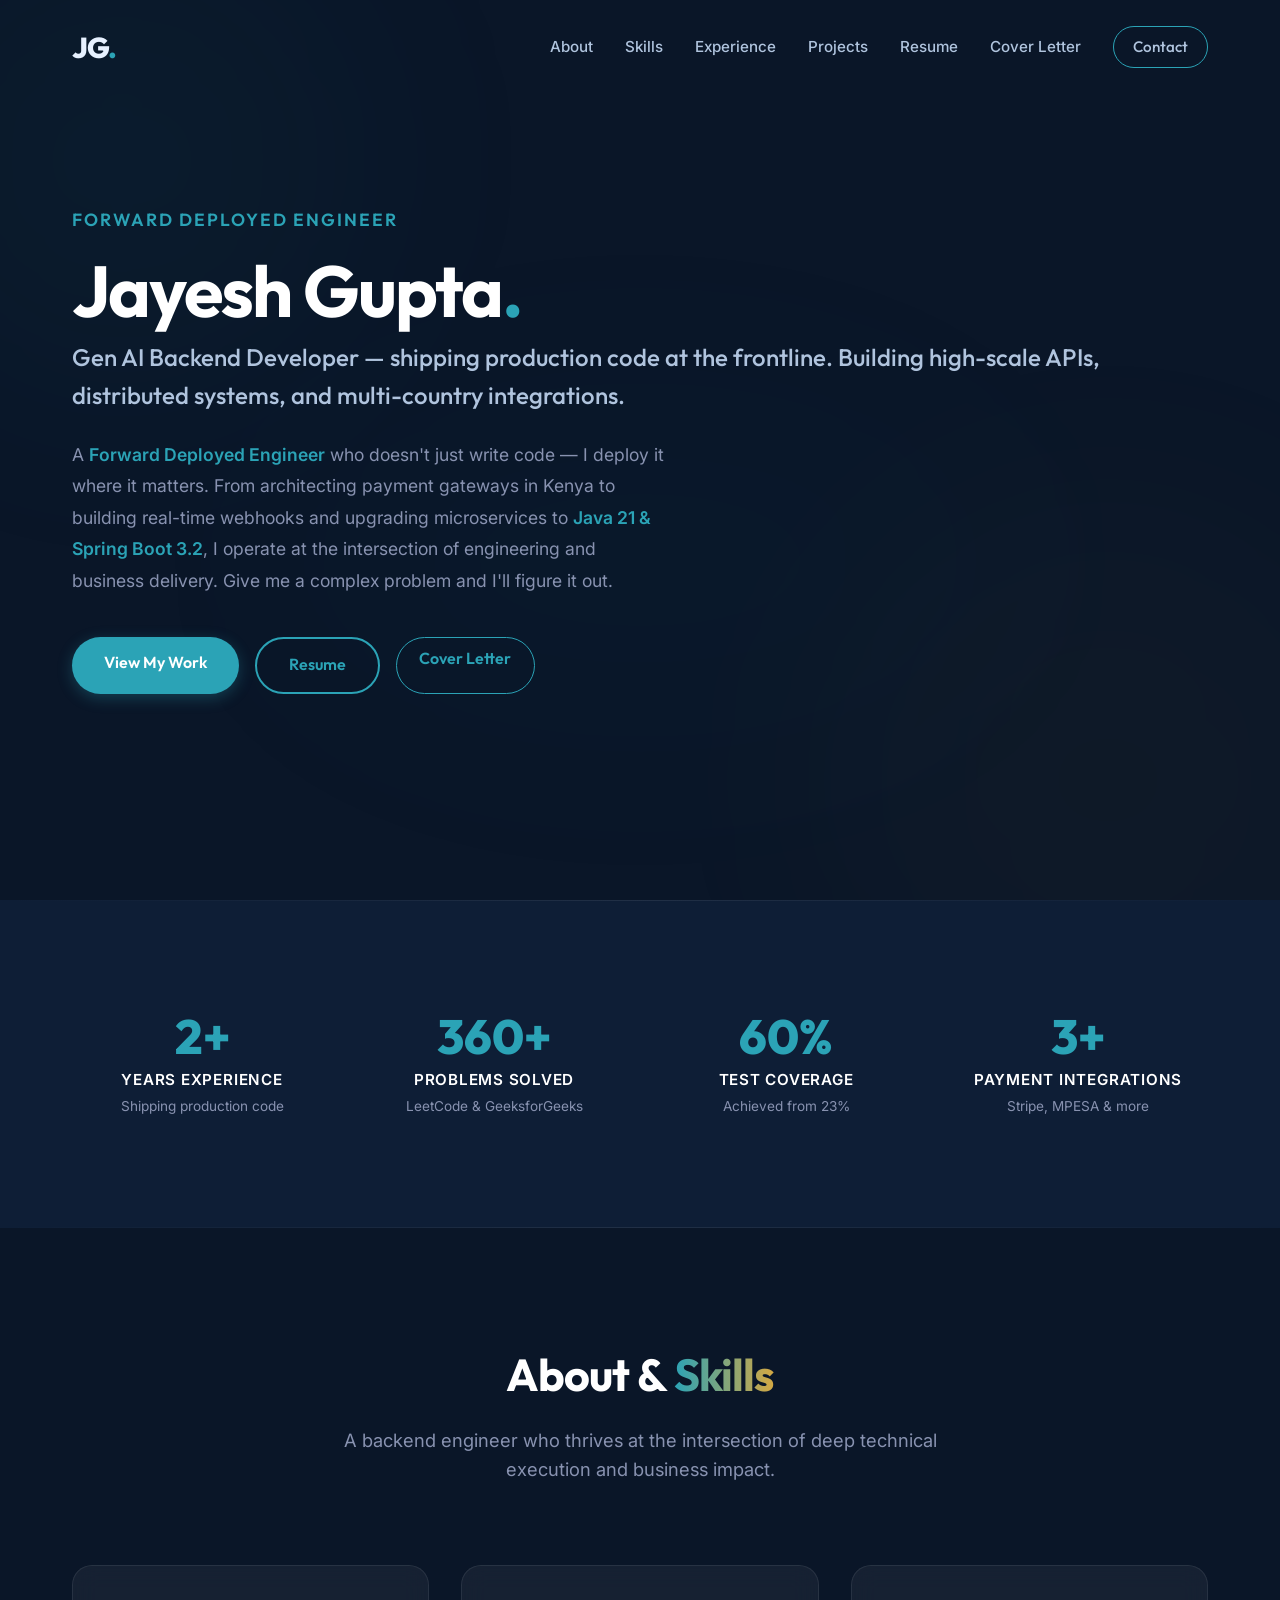
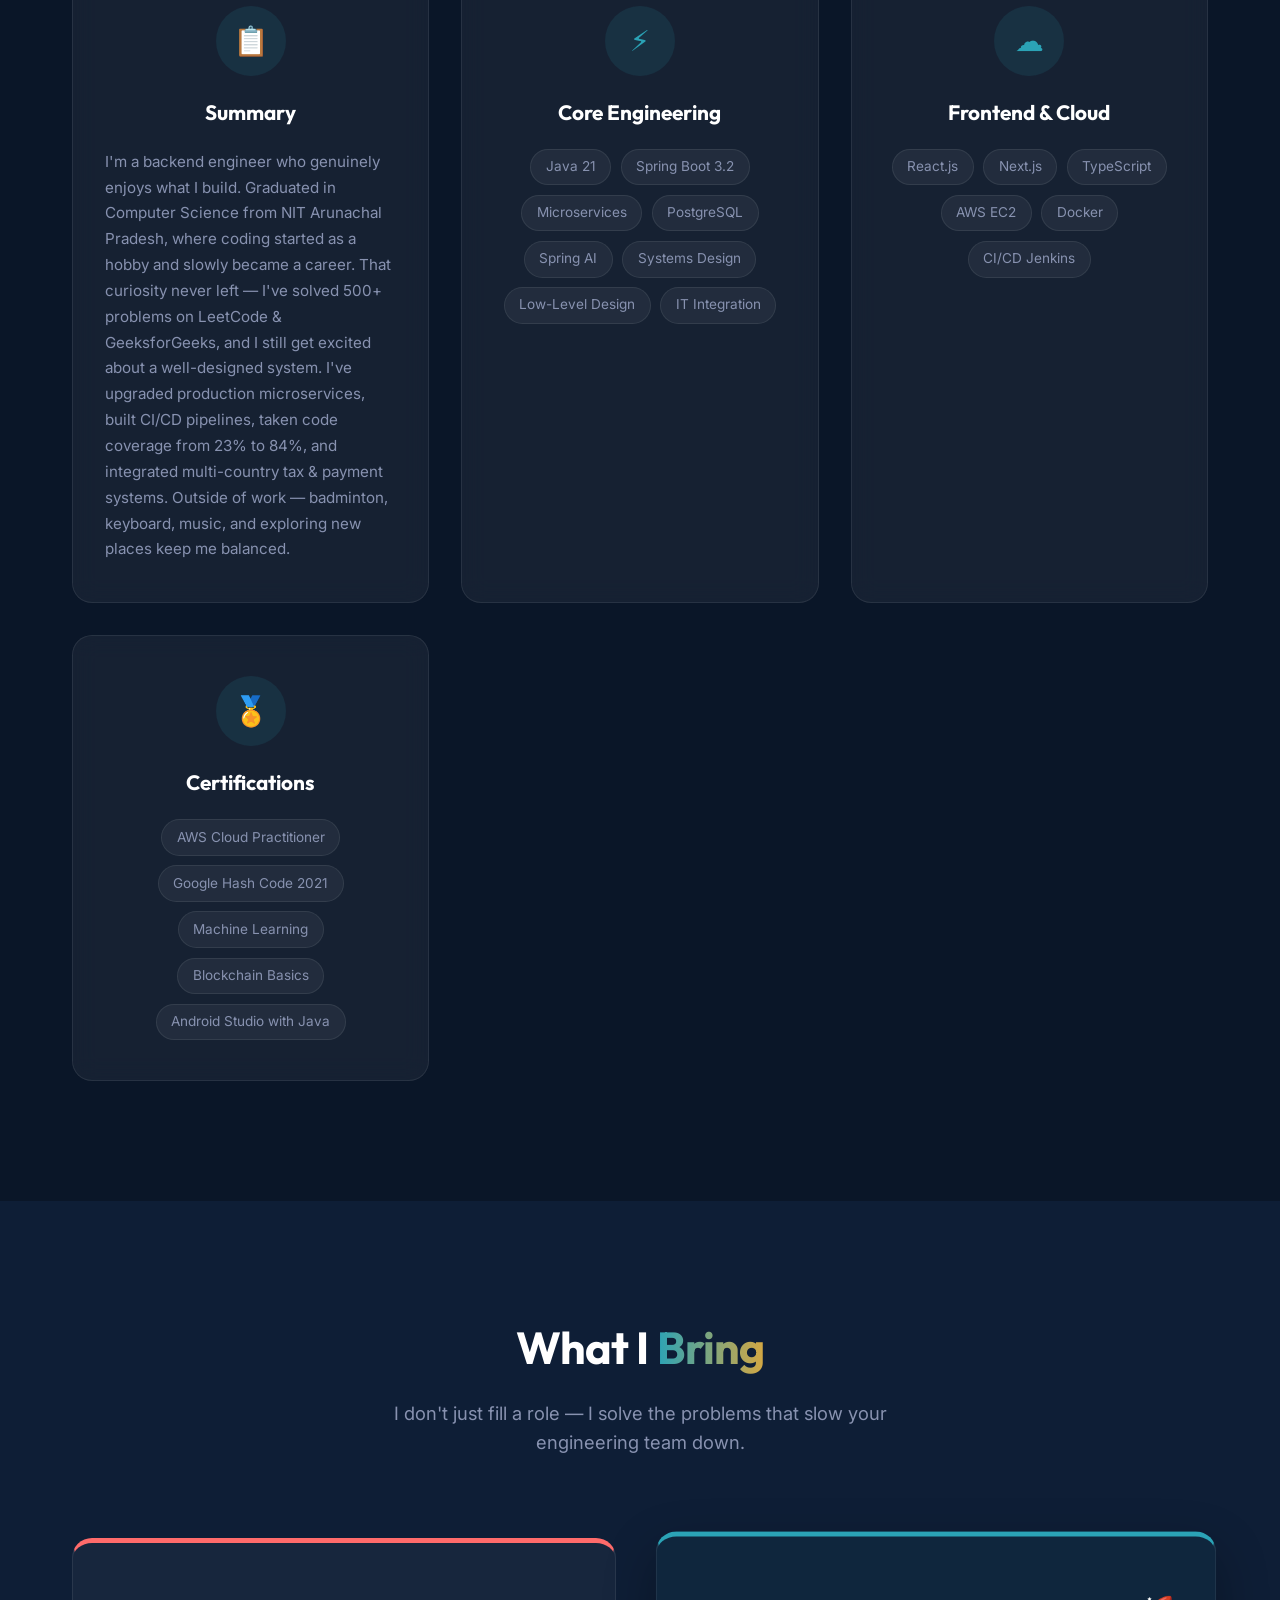
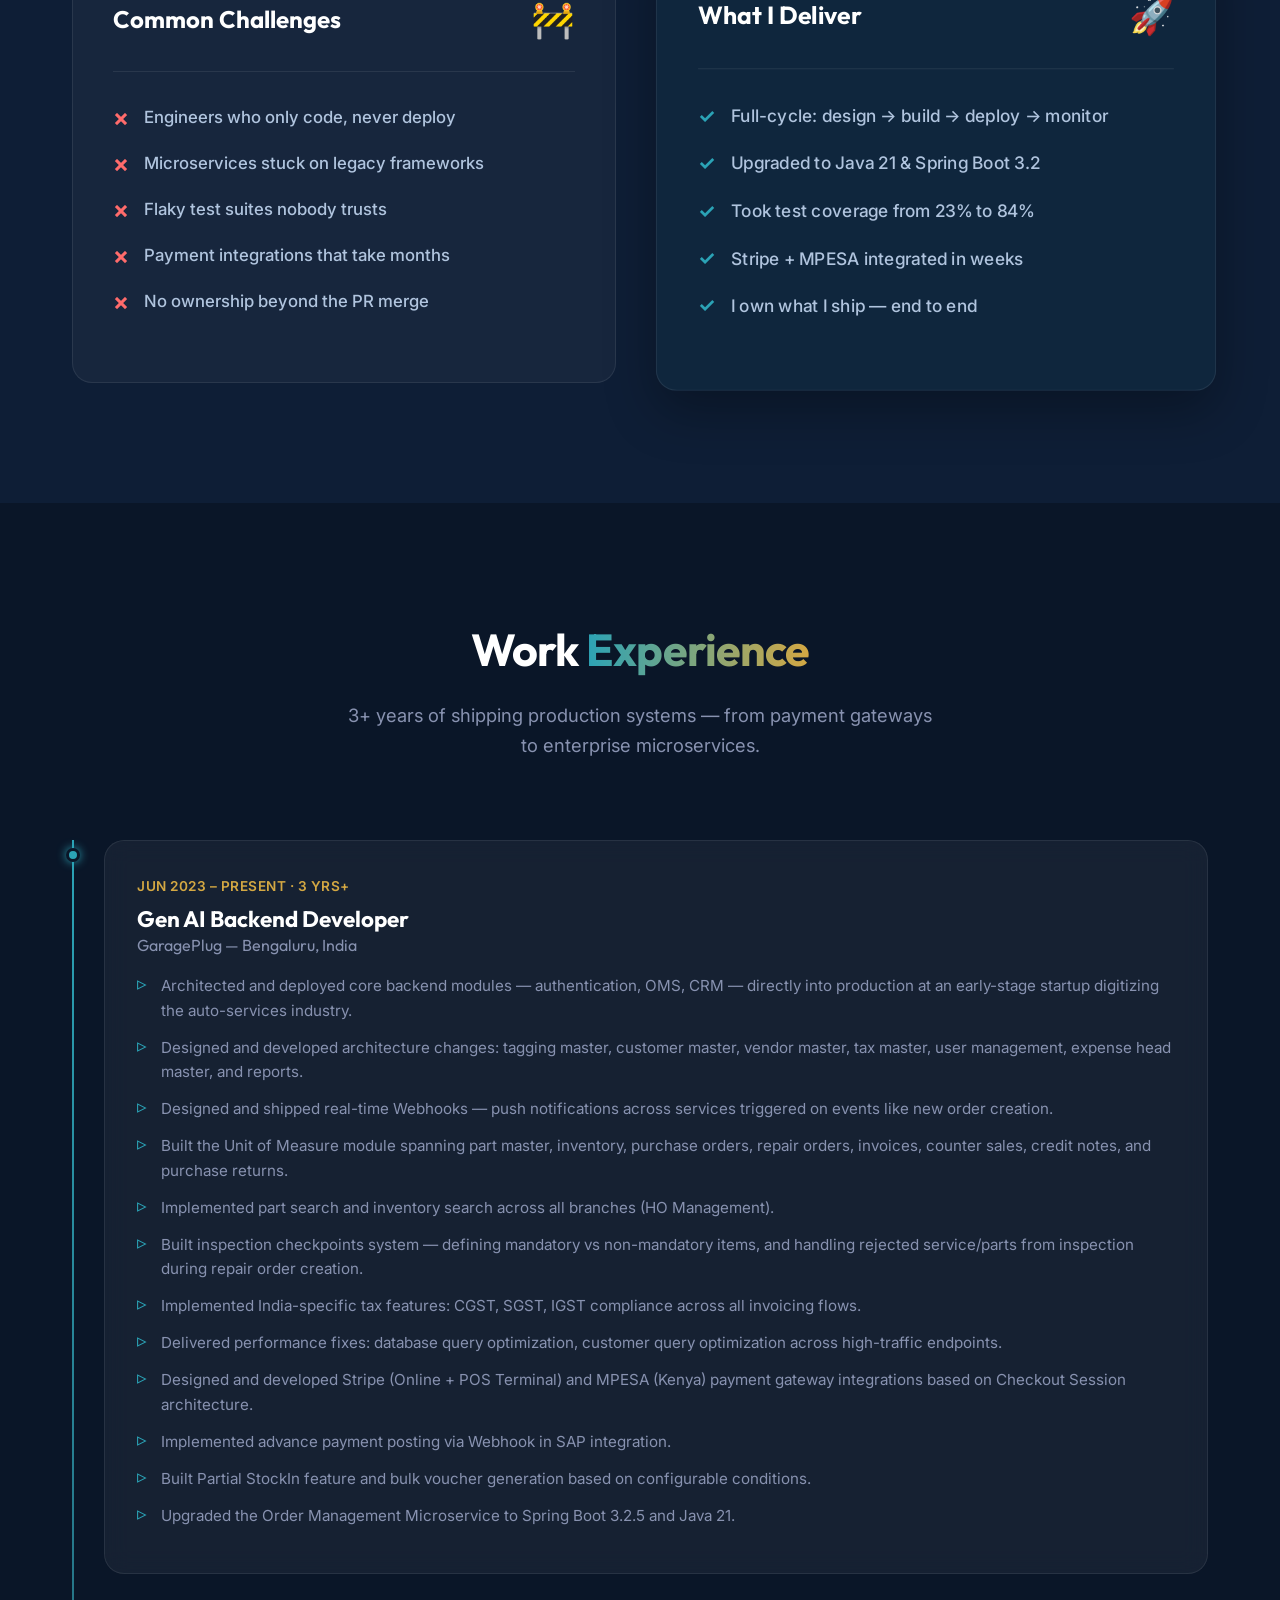
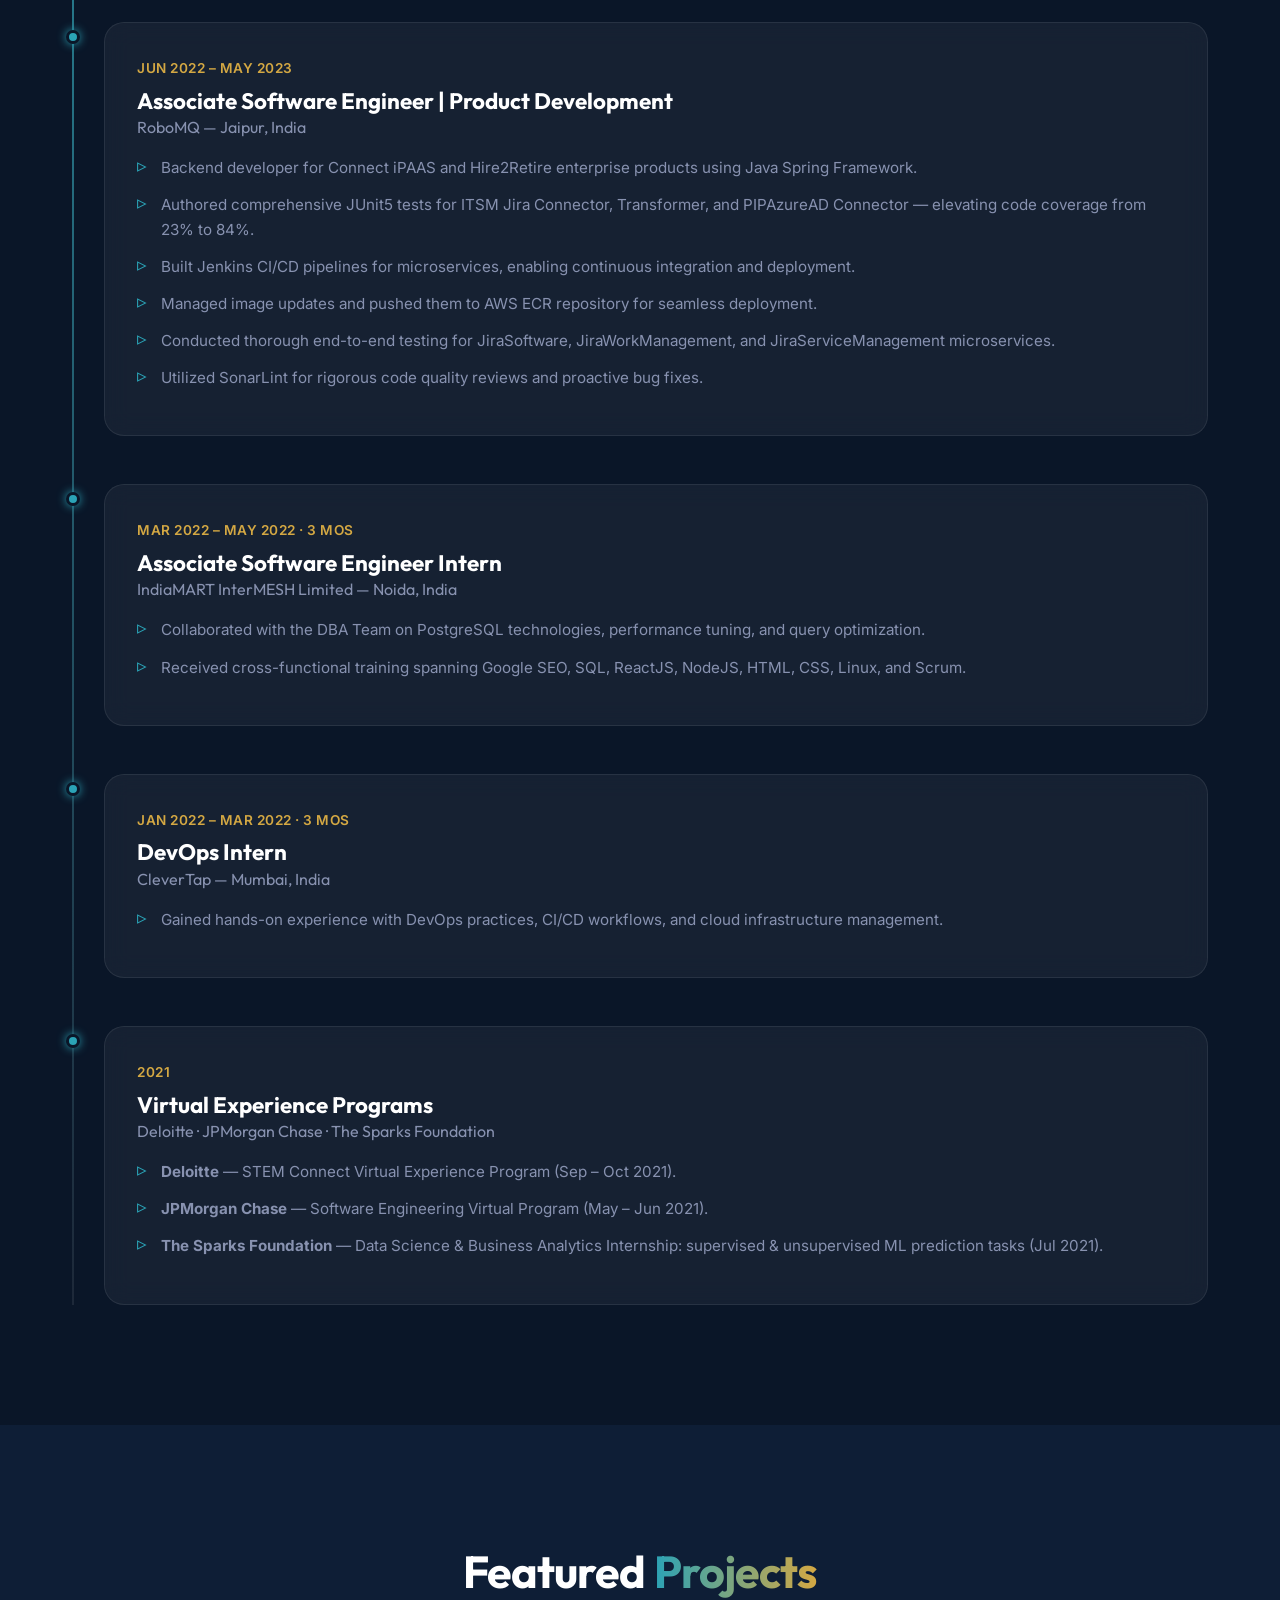
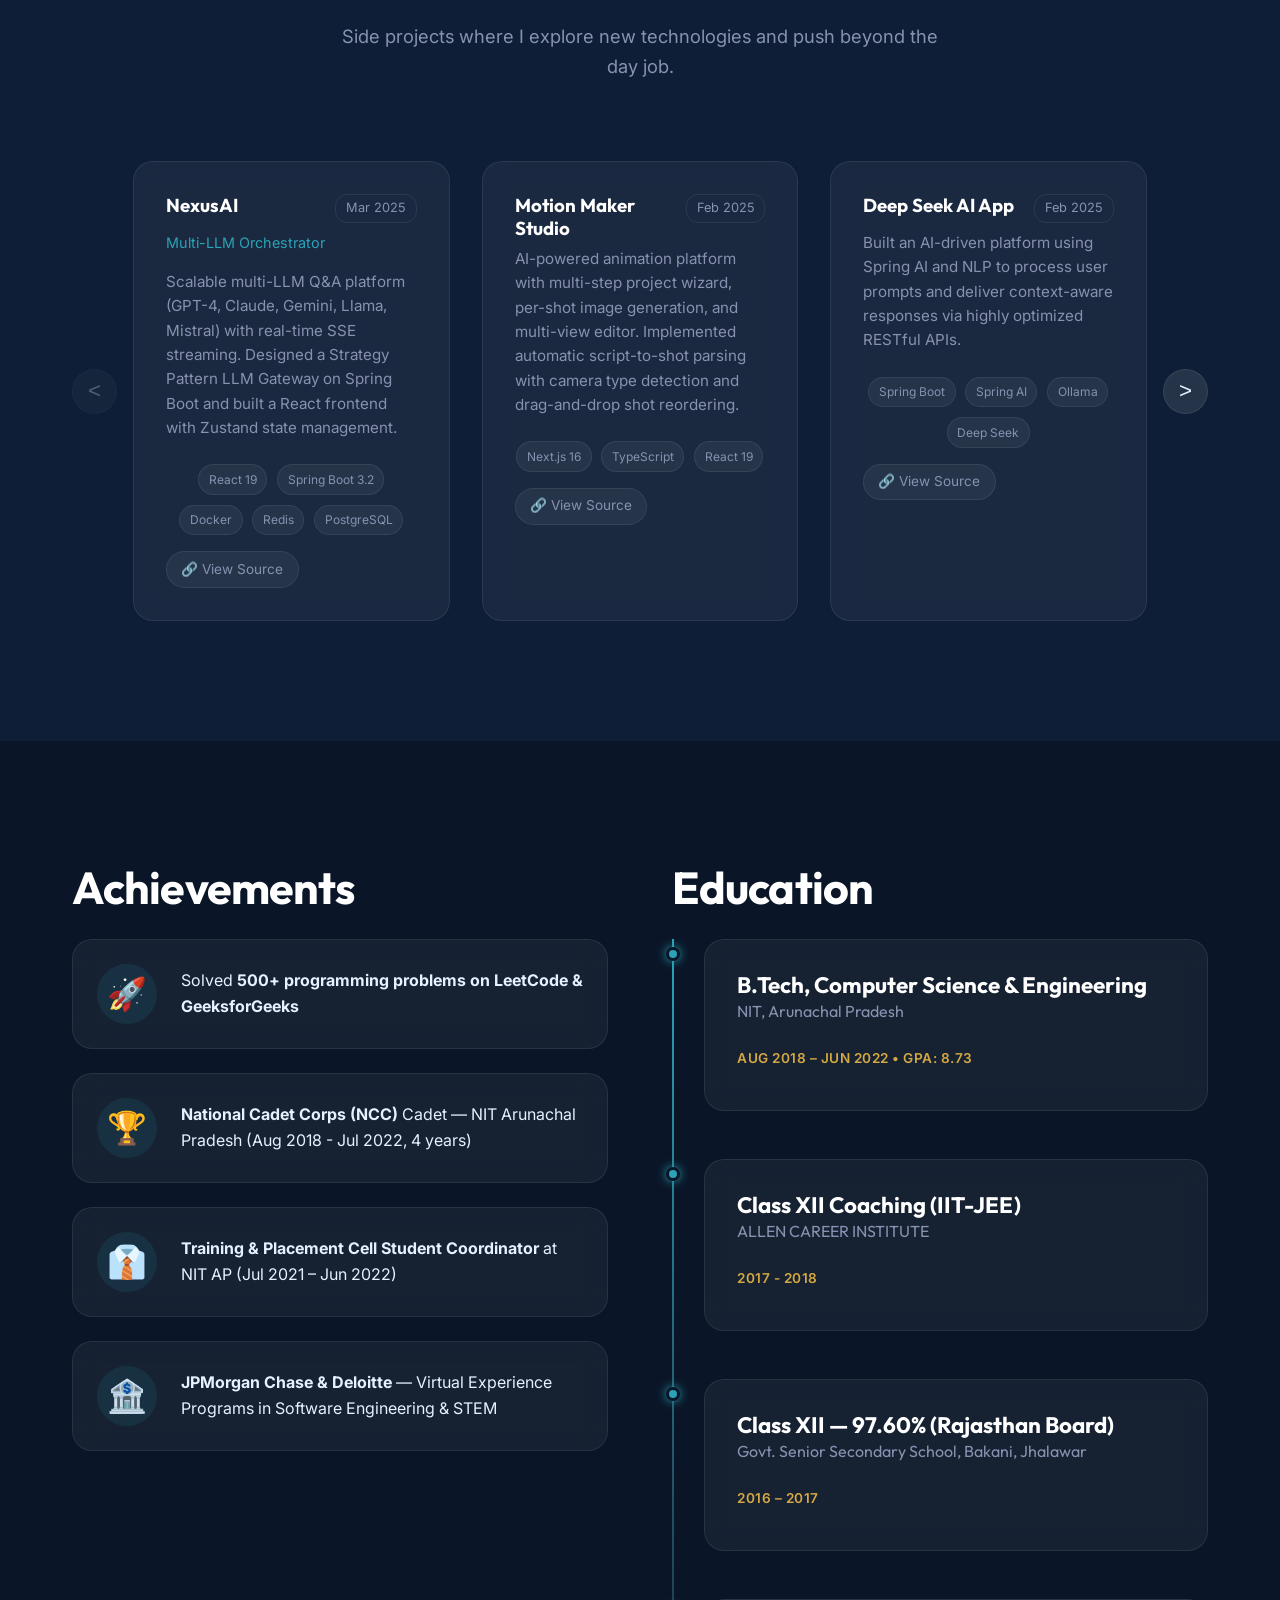
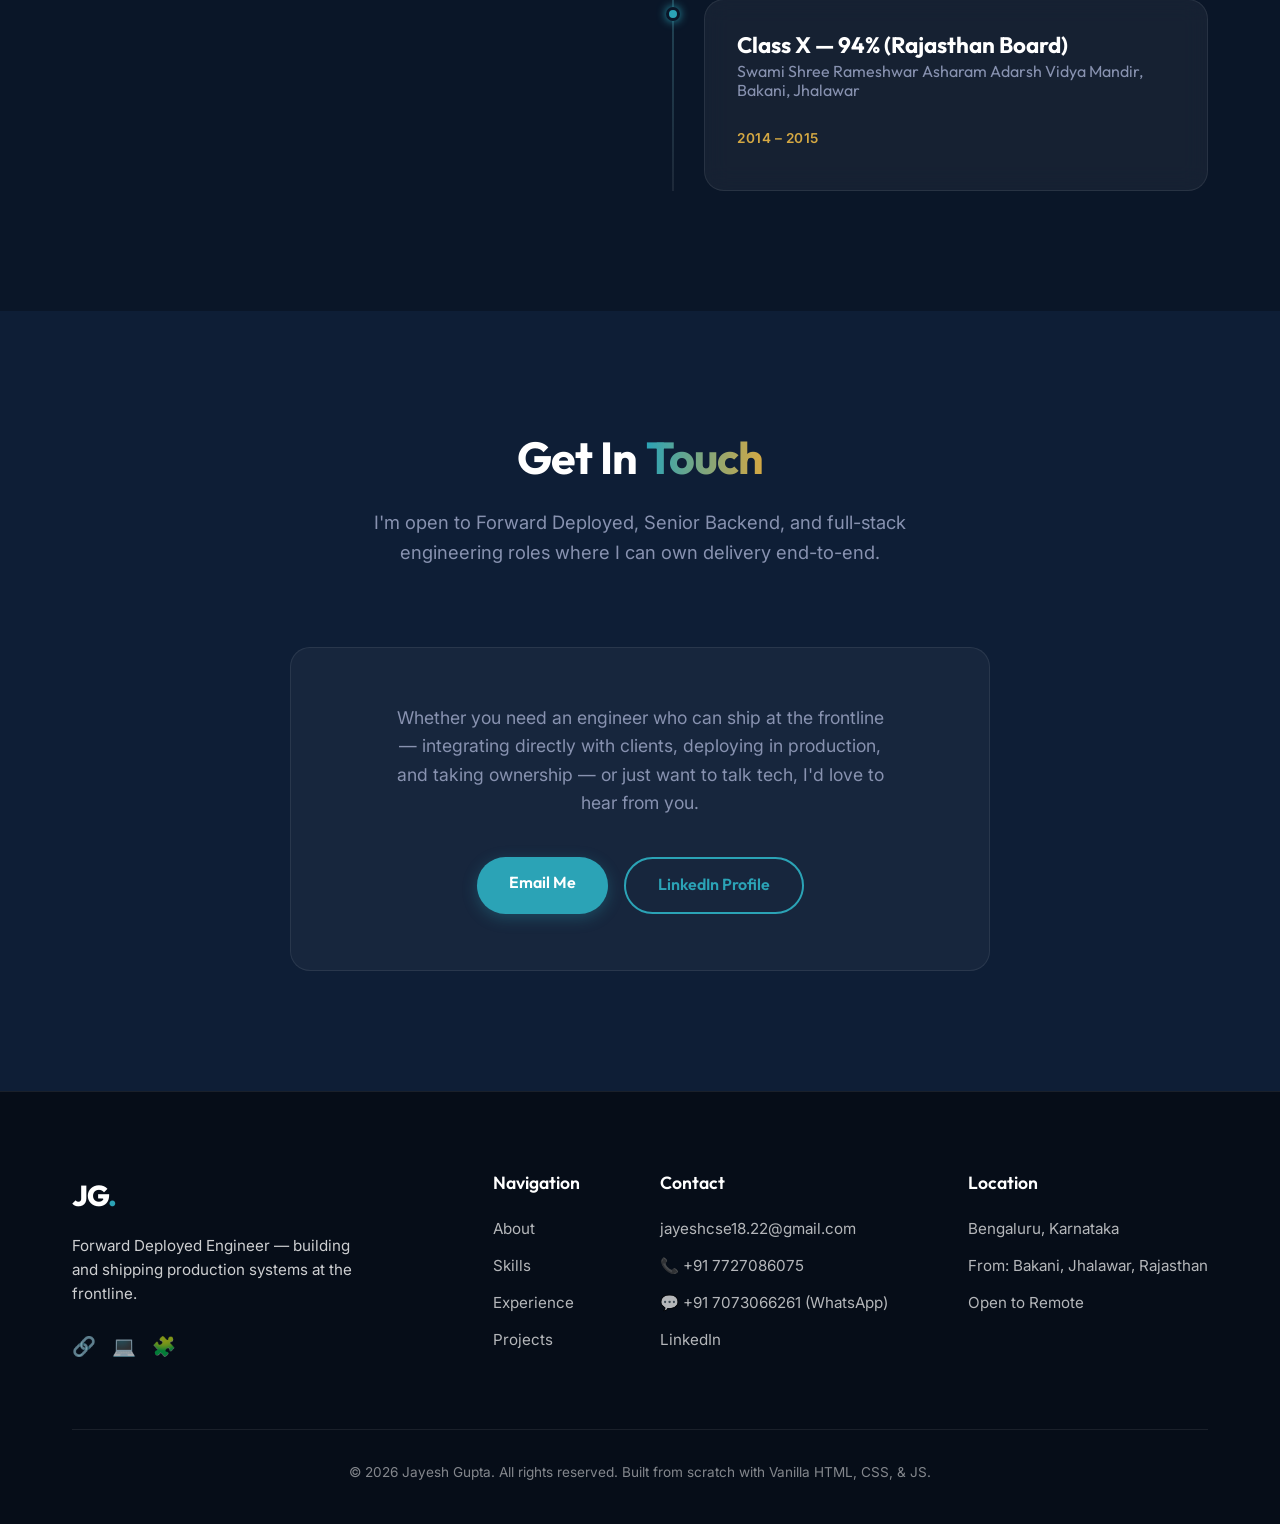
==== commit 5223e5c4: "feat: updated navbar transparency and added resume/cover letter links" ====
--- a/index.html
+++ b/index.html
@@ -39,6 +39,8 @@
                 <li><a href="#skills">Skills</a></li>
                 <li><a href="#experience">Experience</a></li>
                 <li><a href="#projects">Projects</a></li>
+                <li><a href="https://drive.google.com/file/d/1EZKaSpu2NY9YMXBlV75YC7lGtOHxIoAp/view?usp=sharing" target="_blank" rel="noopener noreferrer">Resume</a></li>
+                <li><a href="https://drive.google.com/file/d/1CYGXUK_f5S0ZbnwEdYzGYpNUl964W7ts/view?usp=sharing" target="_blank" rel="noopener noreferrer">Cover Letter</a></li>
                 <li><a href="#contact" class="btn-outline nav-btn">Contact</a></li>
             </ul>
             <div class="hamburger">
@@ -60,9 +62,10 @@
                     <p class="hero-desc">
                         A <strong>Forward Deployed Engineer</strong> who doesn't just write code — I deploy it where it matters. From architecting payment gateways in Kenya to building real-time webhooks and upgrading microservices to <strong>Java 21 & Spring Boot 3.2</strong>, I operate at the intersection of engineering and business delivery. Give me a complex problem and I'll figure it out.
                     </p>
-                    <div class="hero-cta">
+                    <div class="hero-cta" style="flex-wrap: wrap;">
                         <a href="#experience" class="btn-primary">View My Work</a>
-                        <a href="#contact" class="btn-secondary">Get in Touch</a>
+                        <a href="https://drive.google.com/file/d/1EZKaSpu2NY9YMXBlV75YC7lGtOHxIoAp/view?usp=sharing" target="_blank" rel="noopener noreferrer" class="btn-secondary">Resume</a>
+                        <a href="https://drive.google.com/file/d/1CYGXUK_f5S0ZbnwEdYzGYpNUl964W7ts/view?usp=sharing" target="_blank" rel="noopener noreferrer" class="btn-outline">Cover Letter</a>
                     </div>
                 </div>
             </div>
--- a/styles.css
+++ b/styles.css
@@ -303,17 +303,17 @@
   width: 100%;
   z-index: 1000;
   transition: all var(--transition);
-  padding: 1.2rem 0;
-  background: rgba(10, 22, 40, 0.6);
-  backdrop-filter: blur(12px);
-  -webkit-backdrop-filter: blur(12px);
+  padding: 1.5rem 0;
+  background: transparent;
 }
 
 .navbar.scrolled {
   padding: 0.8rem 0;
-  background: rgba(10, 22, 40, 0.95);
-  box-shadow: 0 1px 8px rgba(0, 0, 0, 0.15);
-  border-bottom: 1px solid var(--border-glass);
+  background: rgba(255, 255, 255, 0.1);
+  backdrop-filter: blur(20px);
+  -webkit-backdrop-filter: blur(20px);
+  box-shadow: 0 4px 30px rgba(0, 0, 0, 0.1);
+  border-bottom: 1px solid rgba(255, 255, 255, 0.2);
 }
 
 .nav-container {
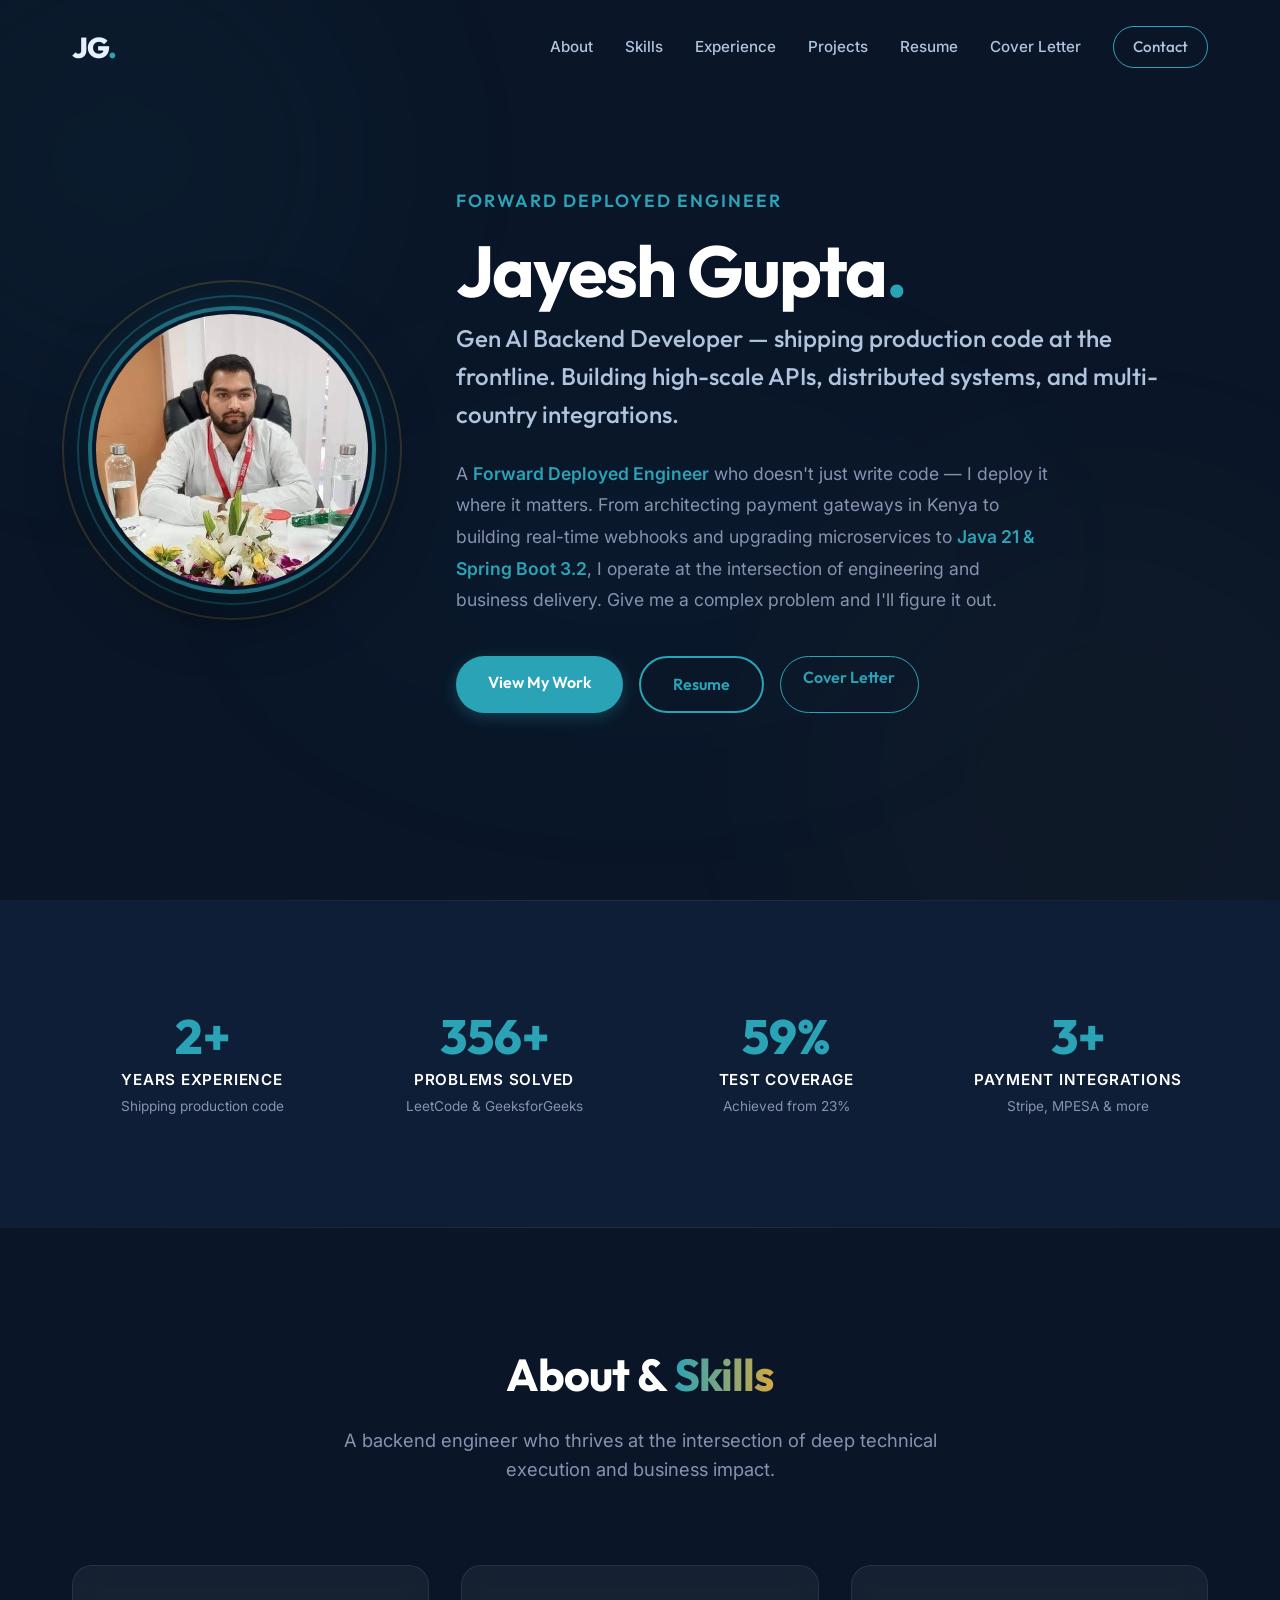
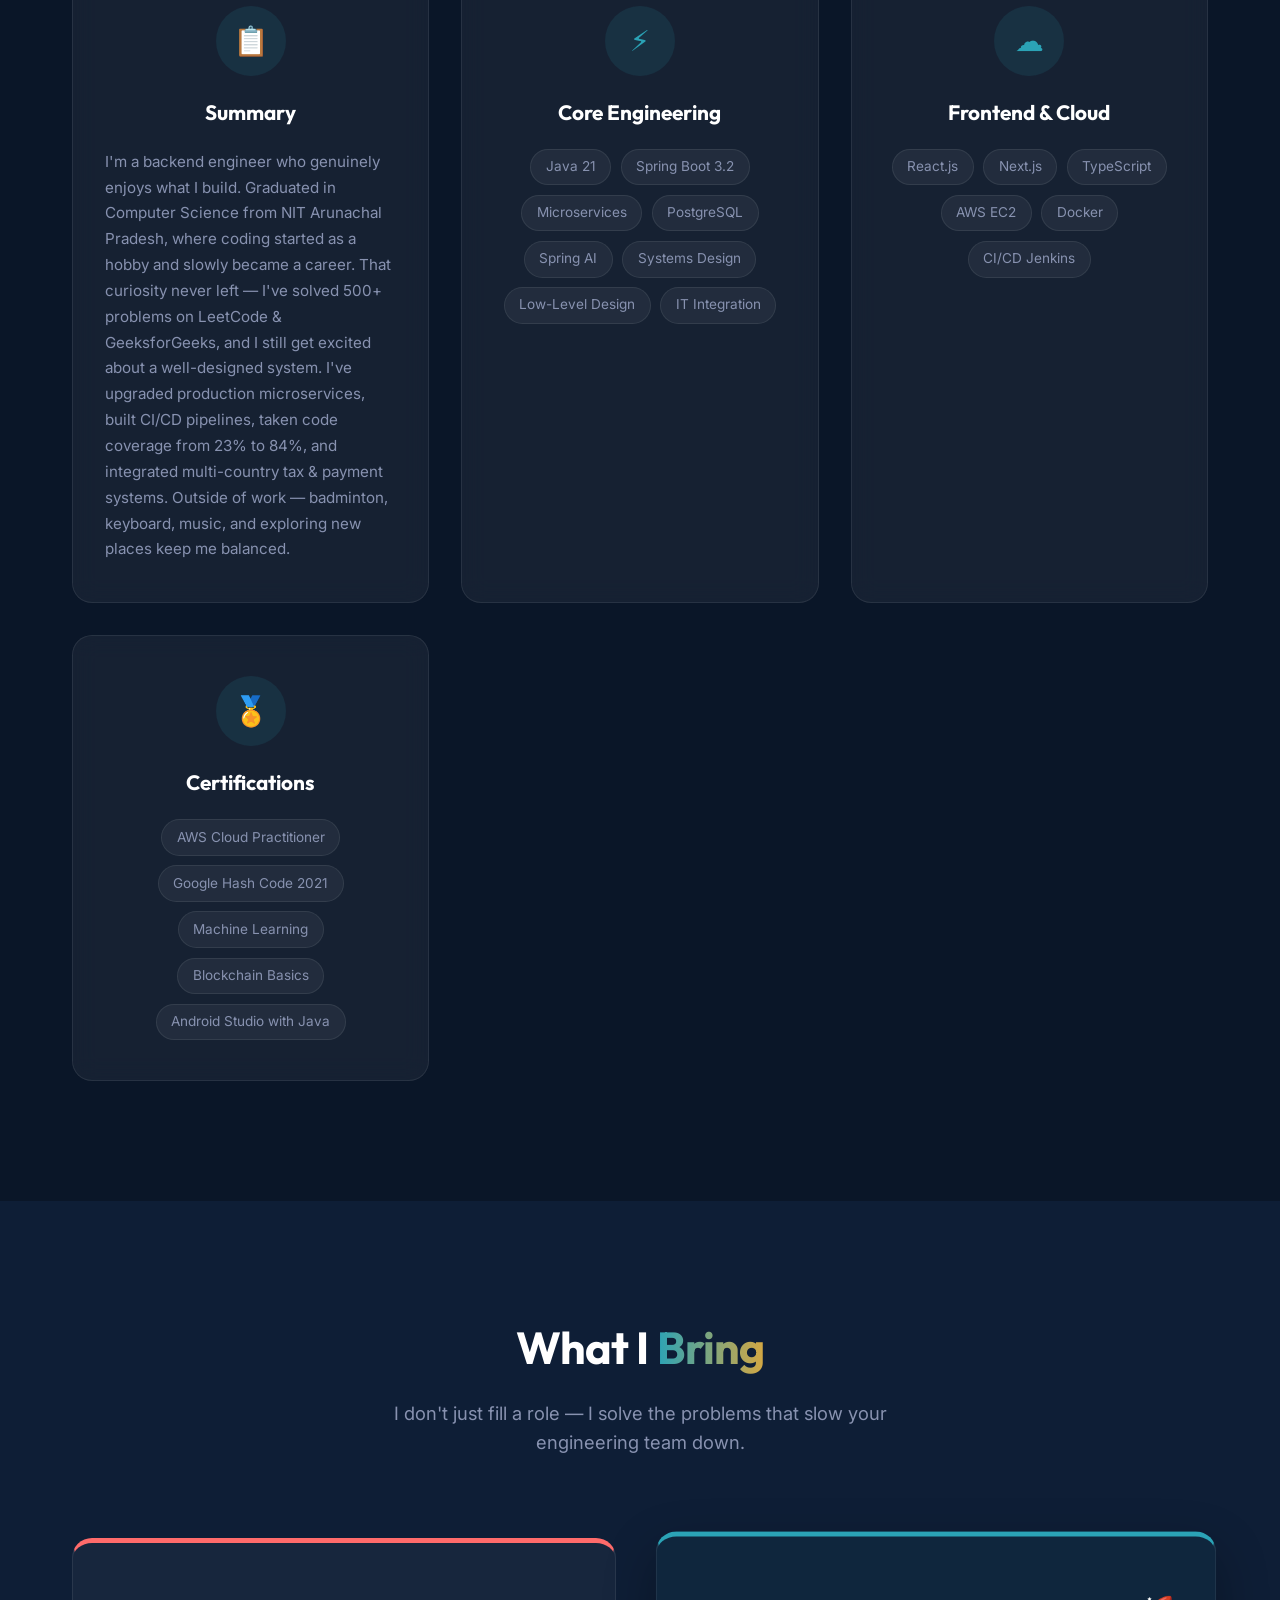
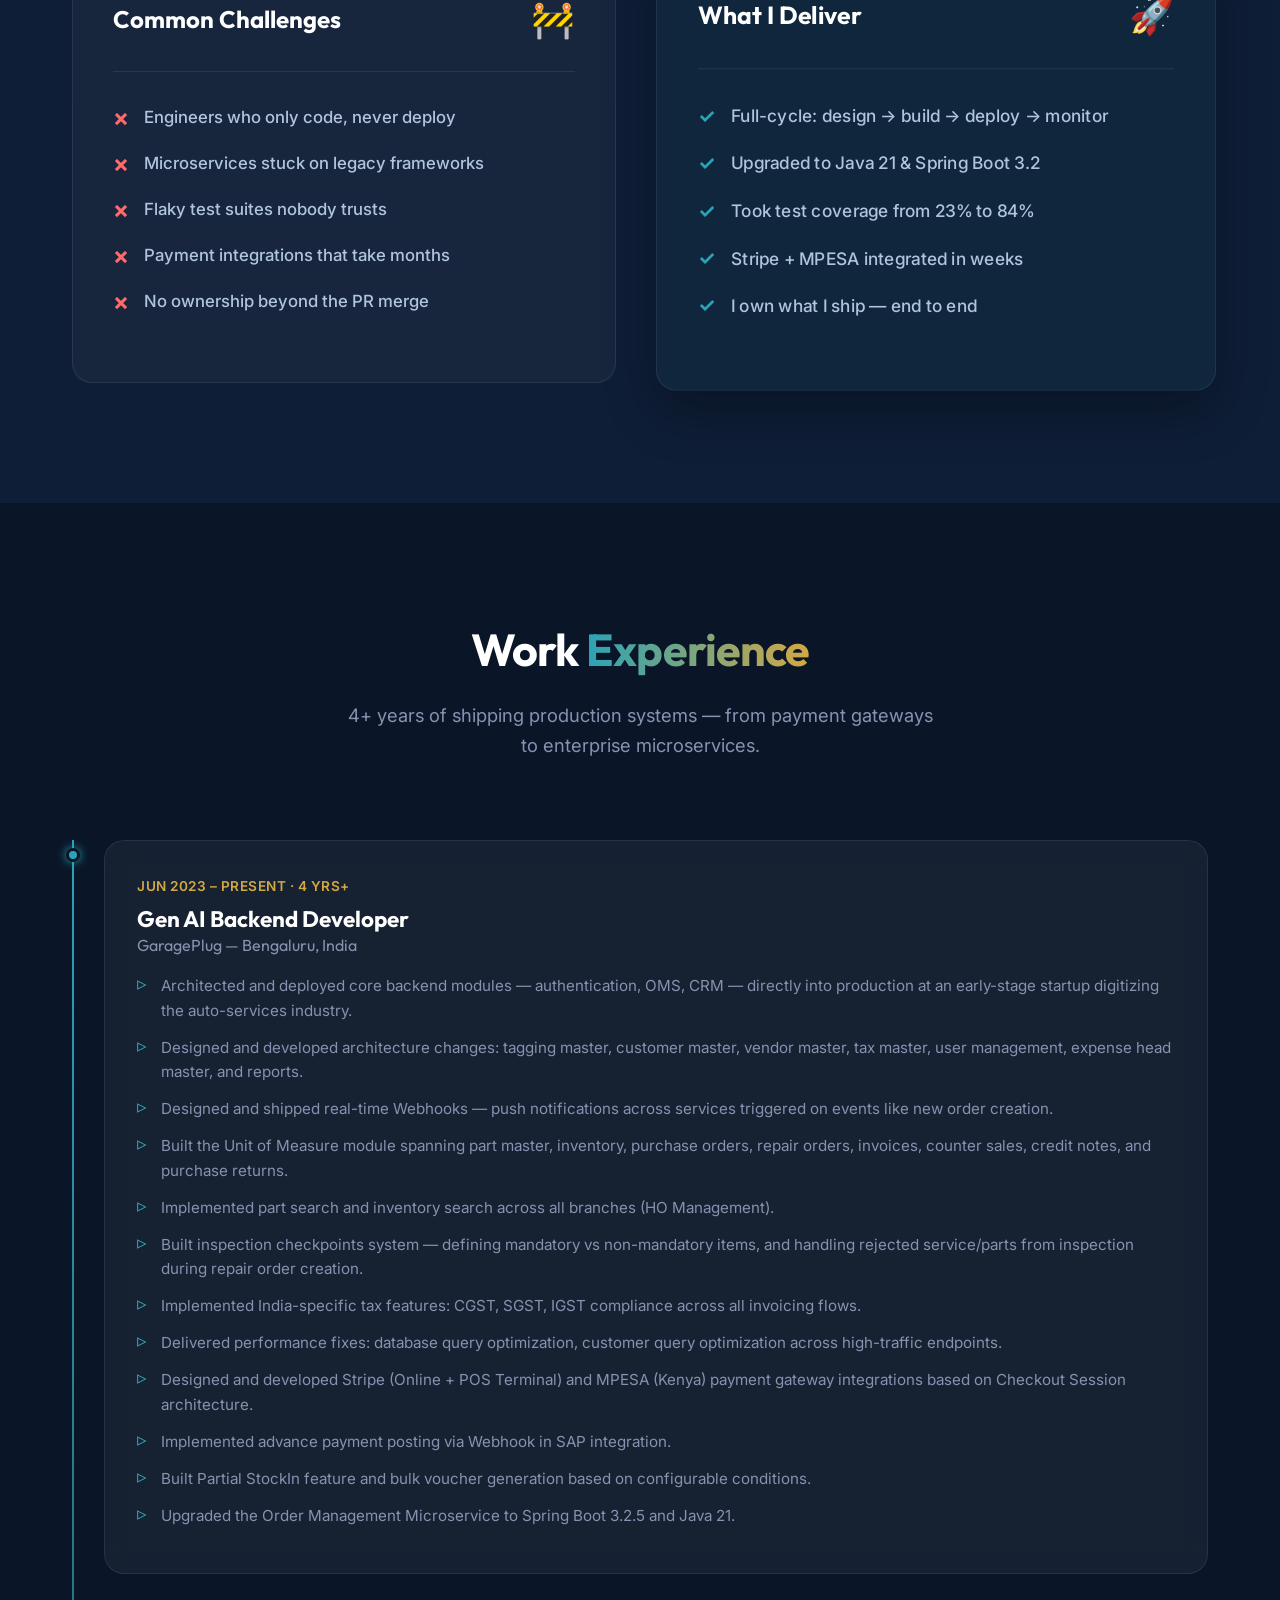
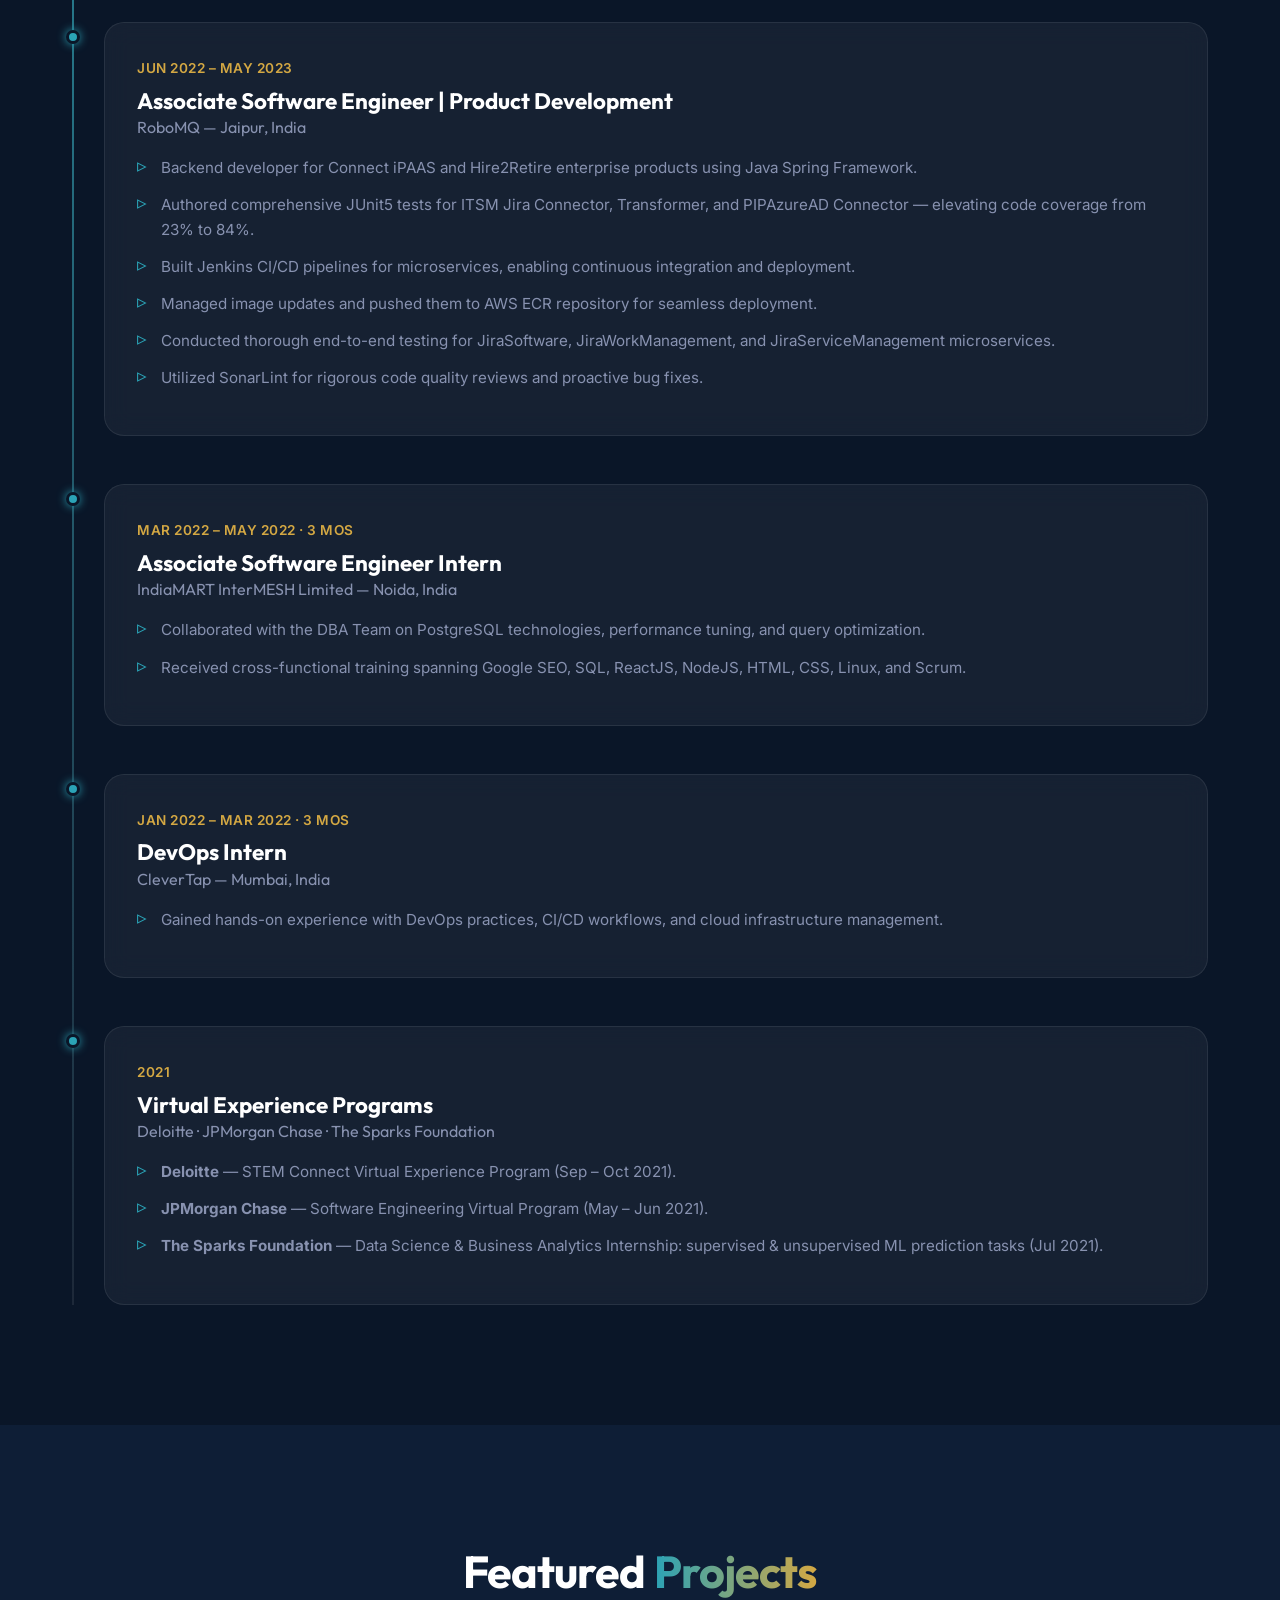
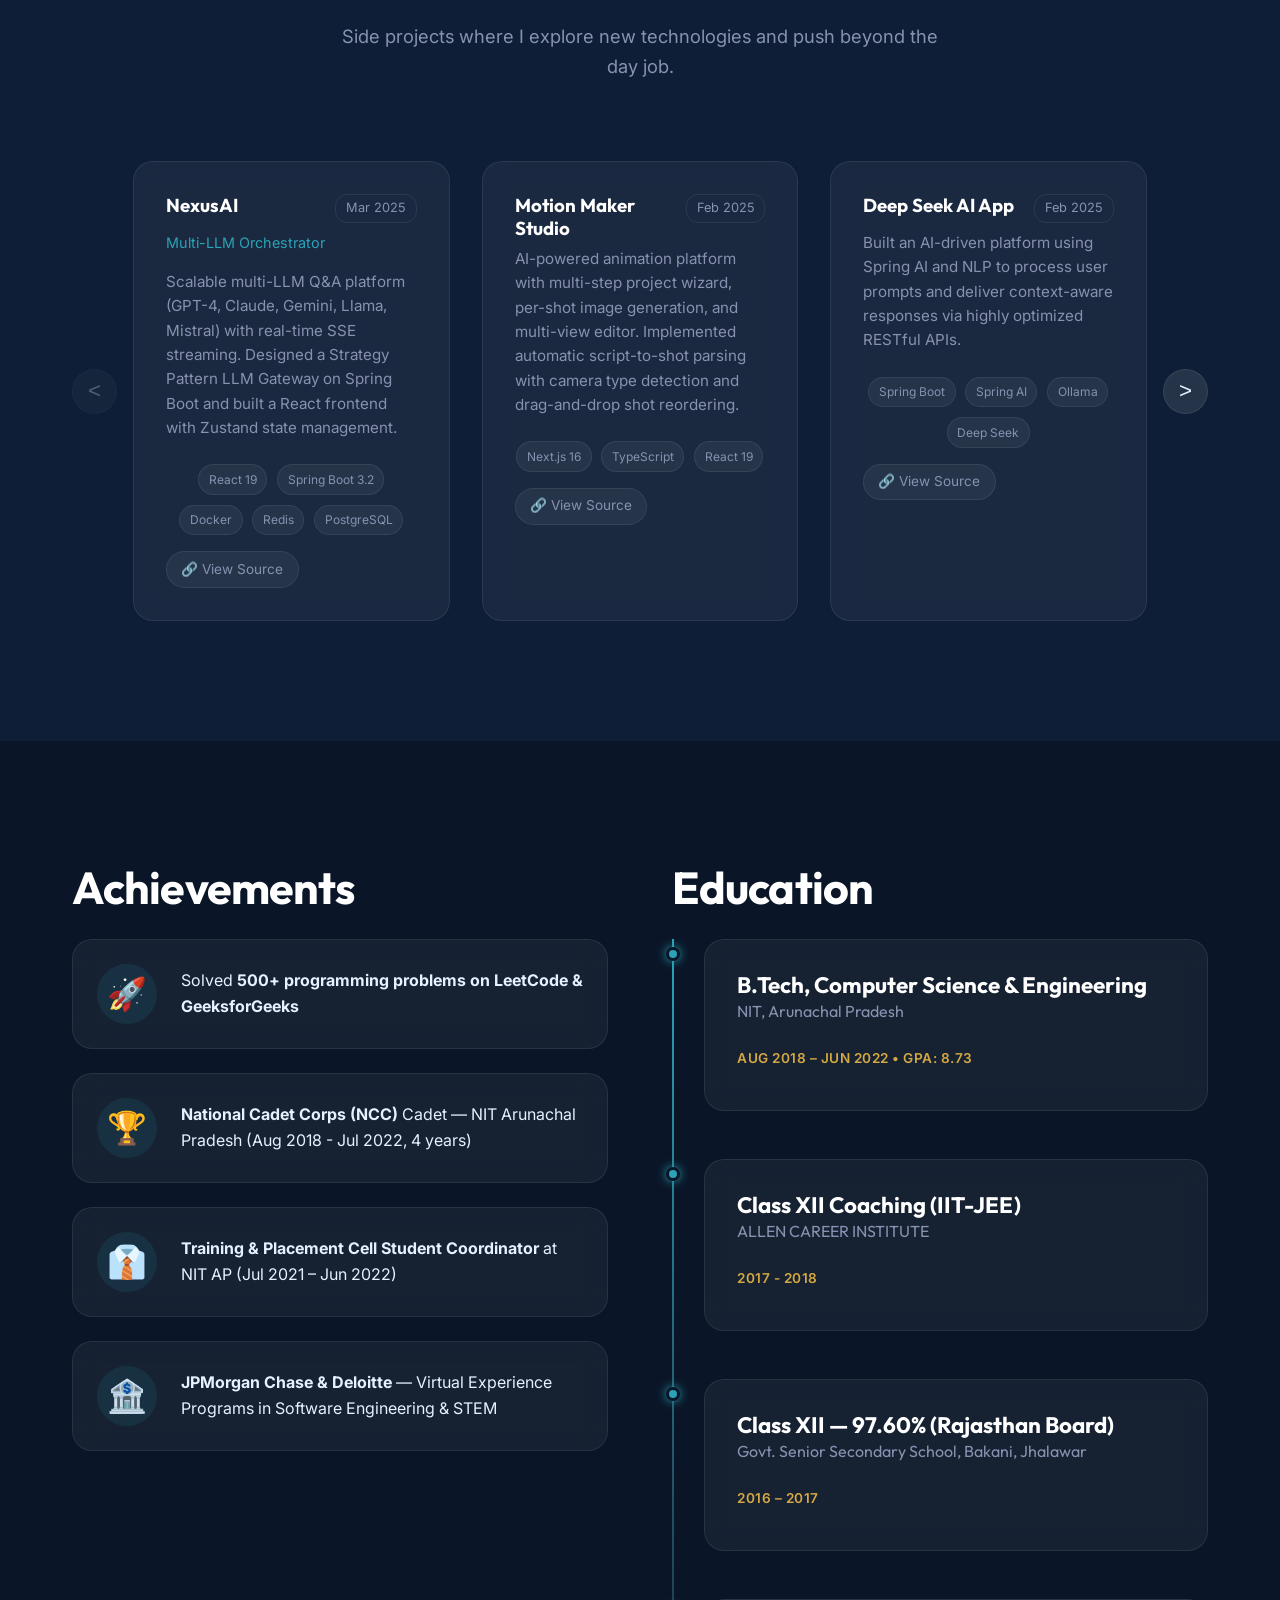
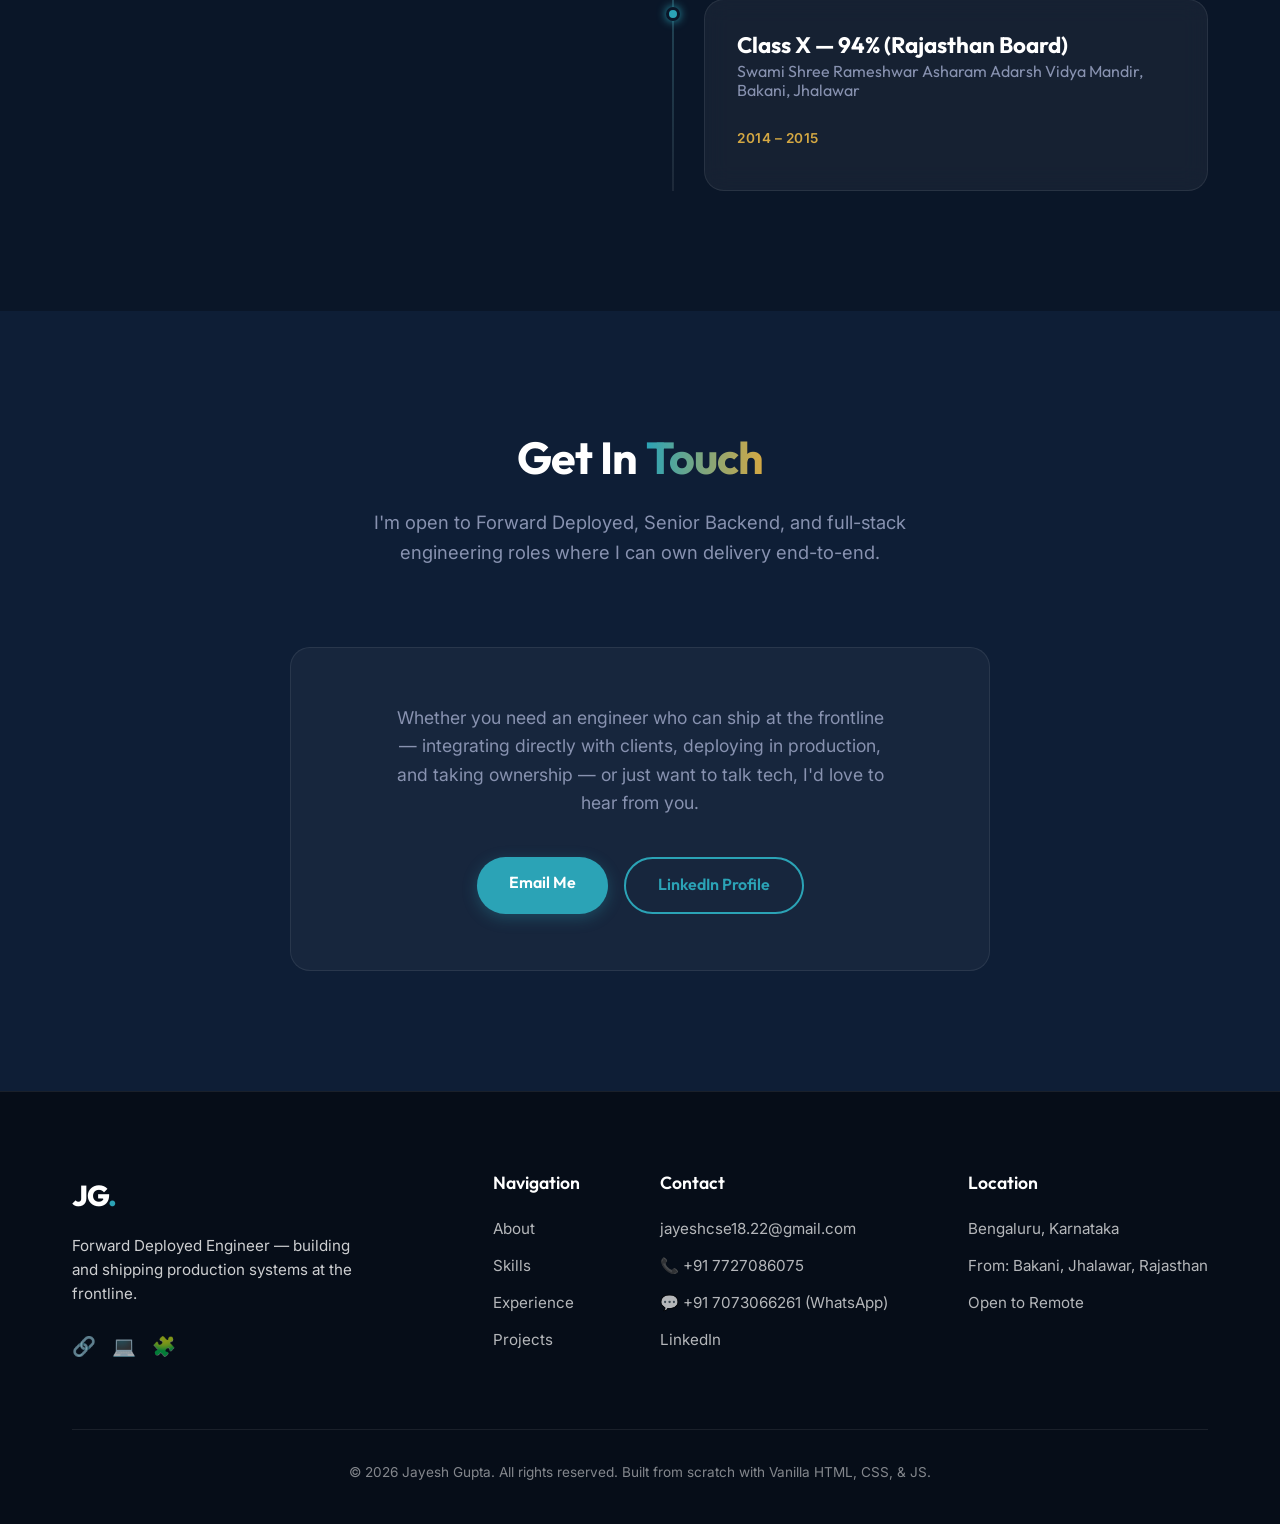
==== commit 77f35f5b: "added image" ====
--- a/index.html
+++ b/index.html
@@ -55,6 +55,11 @@
         <!-- Hero Section -->
         <section id="home" class="hero section-padding">
             <div class="container hero-content flex-row hidden">
+                <div class="hero-image-wrapper">
+                    <div class="hero-image-ring"></div>
+                    <div class="hero-image-ring hero-image-ring-2"></div>
+                    <img src="profile.jpg" alt="Jayesh Gupta — Forward Deployed Engineer" class="hero-profile-img" />
+                </div>
                 <div class="hero-text">
                     <p class="subtitle">Forward Deployed Engineer</p>
                     <h1 class="hero-title">Jayesh Gupta<span class="dot">.</span></h1>
@@ -76,7 +81,7 @@
             <div class="container">
                 <div class="stats-grid">
                     <div class="stat-item hidden" style="--delay: 1">
-                        <div class="stat-value" data-target="3" data-suffix="+">0</div>
+                        <div class="stat-value" data-target="4" data-suffix="+">0</div>
                         <div class="stat-label">Years Experience</div>
                         <div class="stat-desc">Shipping production code</div>
                     </div>
@@ -204,7 +209,7 @@
             <div class="container">
                 <div class="section-header hidden">
                     <h2 class="section-heading">Work <span class="highlight">Experience</span></h2>
-                    <p class="section-subtitle">3+ years of shipping production systems — from payment gateways to enterprise microservices.</p>
+                    <p class="section-subtitle">4+ years of shipping production systems — from payment gateways to enterprise microservices.</p>
                 </div>
 
                 <div class="timeline">
@@ -212,7 +217,7 @@
                     <div class="timeline-item hidden">
                         <div class="timeline-dot"></div>
                         <div class="timeline-content glass-card hover-glow">
-                            <span class="timeline-date">Jun 2023 – Present · 3 yrs+</span>
+                            <span class="timeline-date">Jun 2023 – Present · 4 yrs+</span>
                             <h3 class="timeline-title">Gen AI Backend Developer</h3>
                             <h4 class="timeline-company">GaragePlug — Bengaluru, India</h4>
                             <ul class="timeline-details">
--- a/styles.css
+++ b/styles.css
@@ -488,6 +488,66 @@
 .hero-cta {
   display: flex;
   gap: 1rem;
+}
+
+/* ============================================
+   HERO PROFILE IMAGE
+   ============================================ */
+.hero-image-wrapper {
+  flex: 0 0 auto;
+  position: relative;
+  width: 320px;
+  height: 320px;
+  display: flex;
+  align-items: center;
+  justify-content: center;
+}
+
+.hero-profile-img {
+  width: 280px;
+  height: 280px;
+  border-radius: 50%;
+  object-fit: cover;
+  object-position: center top;
+  border: 4px solid transparent;
+  background-clip: padding-box;
+  position: relative;
+  z-index: 2;
+  box-shadow:
+    0 0 0 4px rgba(43, 163, 182, 0.6),
+    0 20px 60px rgba(0, 0, 0, 0.5),
+    0 0 40px rgba(43, 163, 182, 0.2);
+  transition: transform 0.4s ease, box-shadow 0.4s ease;
+}
+
+.hero-image-wrapper:hover .hero-profile-img {
+  transform: scale(1.04);
+  box-shadow:
+    0 0 0 4px rgba(43, 163, 182, 0.9),
+    0 25px 70px rgba(0, 0, 0, 0.6),
+    0 0 60px rgba(43, 163, 182, 0.35);
+}
+
+.hero-image-ring {
+  position: absolute;
+  border-radius: 50%;
+  border: 2px solid rgba(43, 163, 182, 0.35);
+  animation: ring-pulse 3s ease-in-out infinite;
+  z-index: 1;
+  width: 310px;
+  height: 310px;
+}
+
+.hero-image-ring-2 {
+  width: 340px;
+  height: 340px;
+  border-color: rgba(212, 168, 67, 0.2);
+  animation-delay: 1.5s;
+}
+
+@keyframes ring-pulse {
+  0%, 100% { transform: scale(1); opacity: 0.6; }
+  50% { transform: scale(1.04); opacity: 1; }
 }
 
 /* ============================================
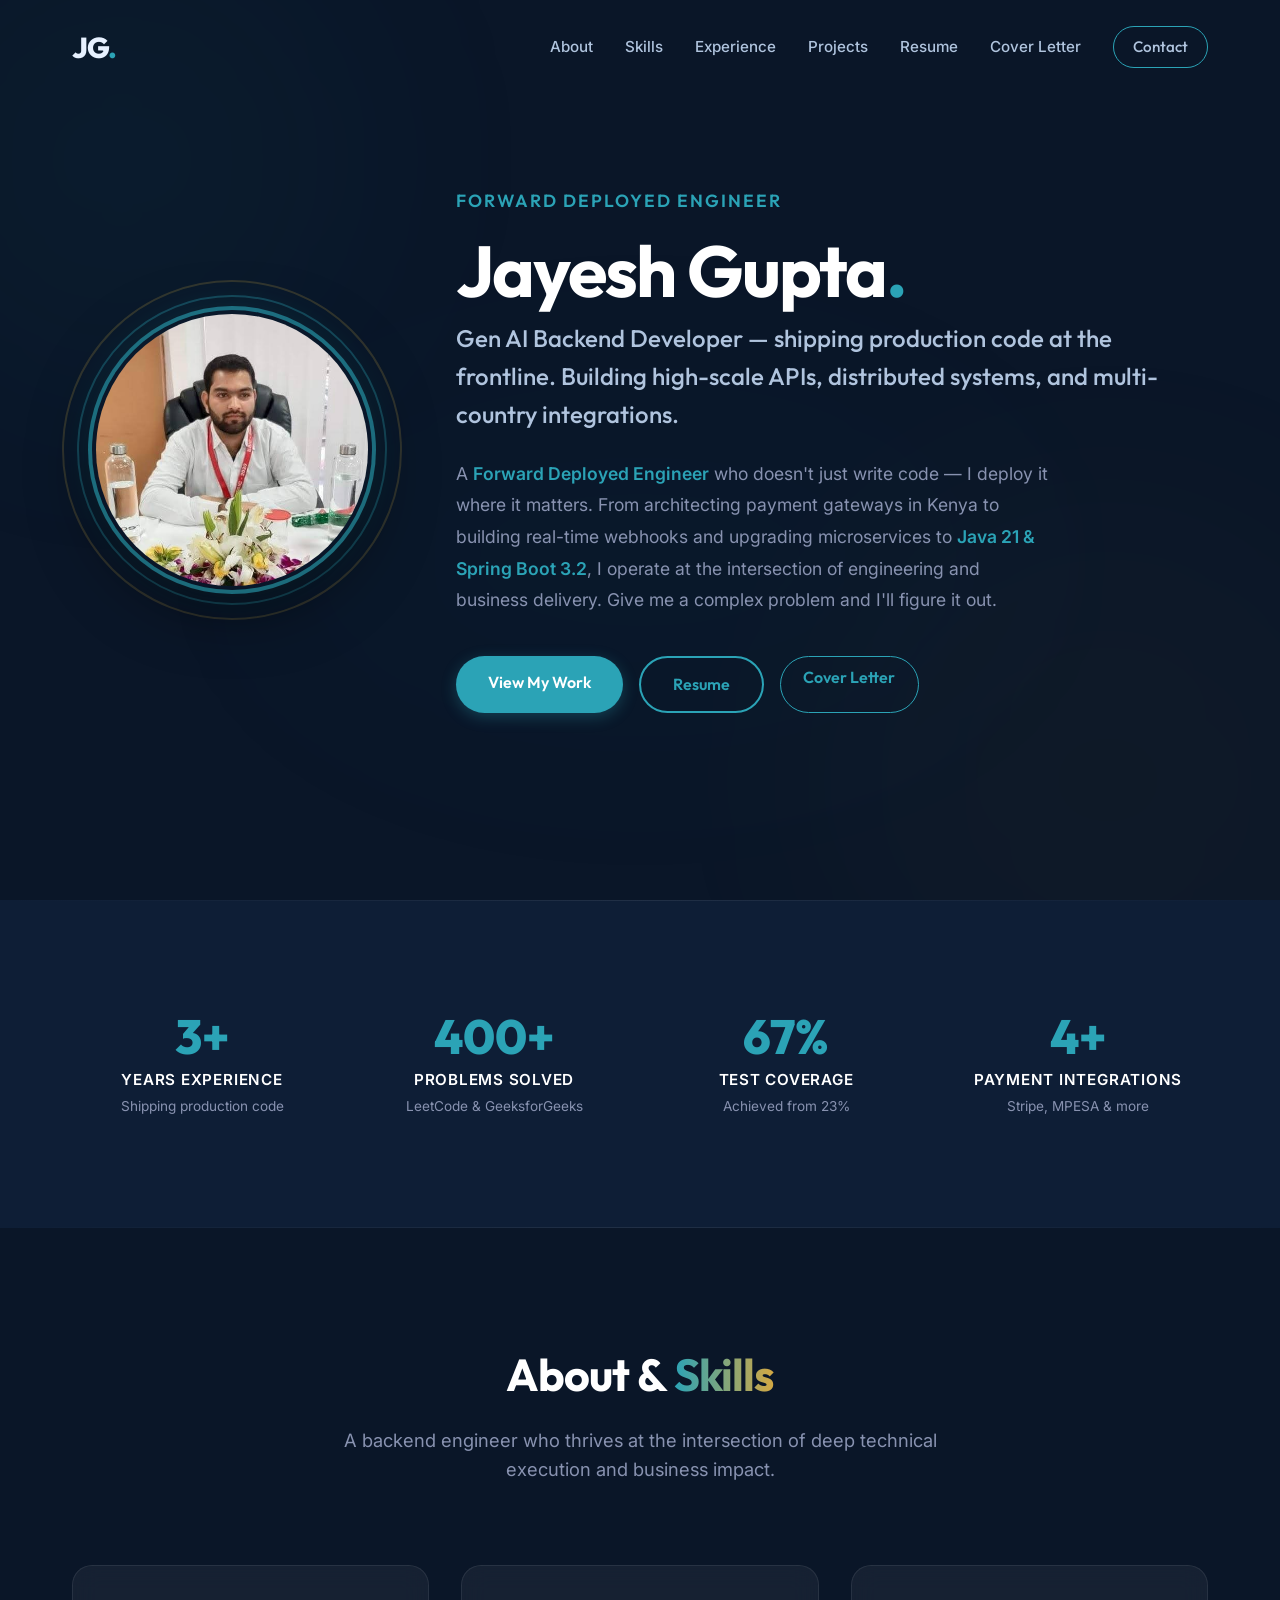
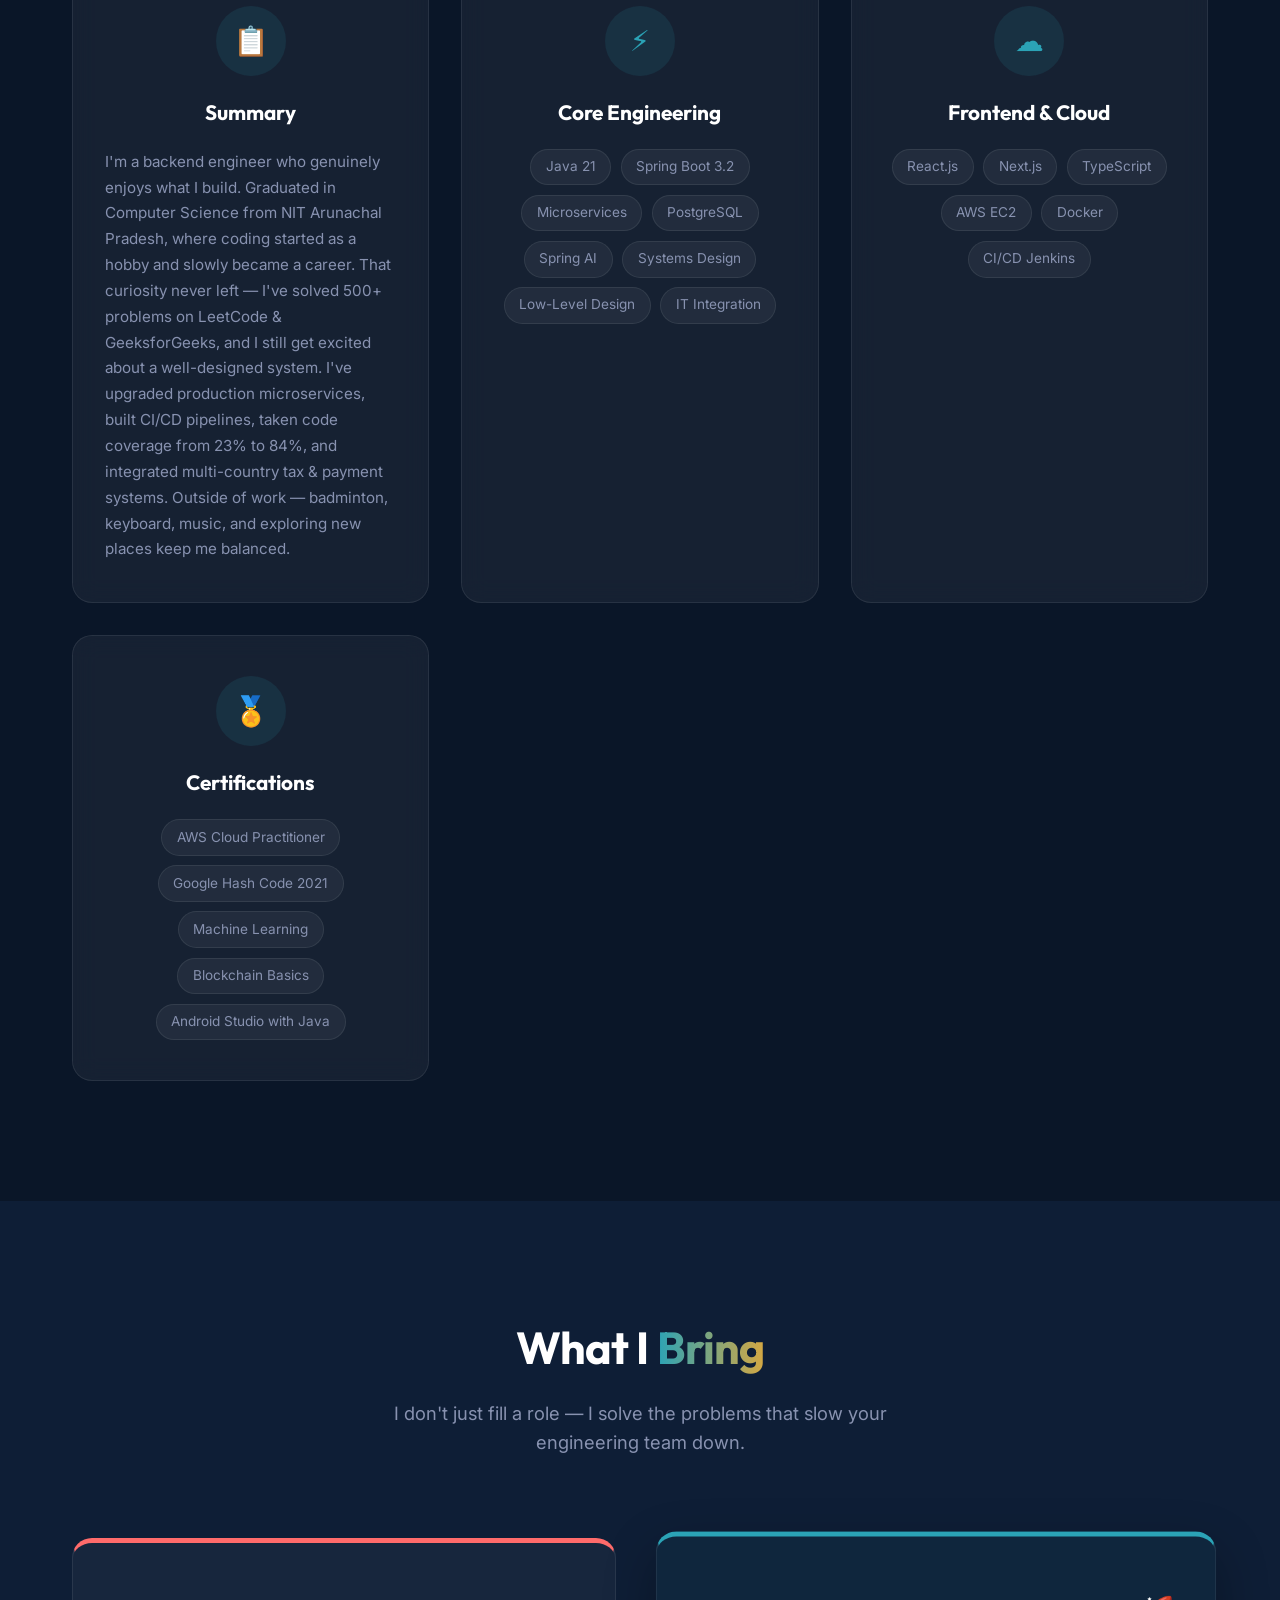
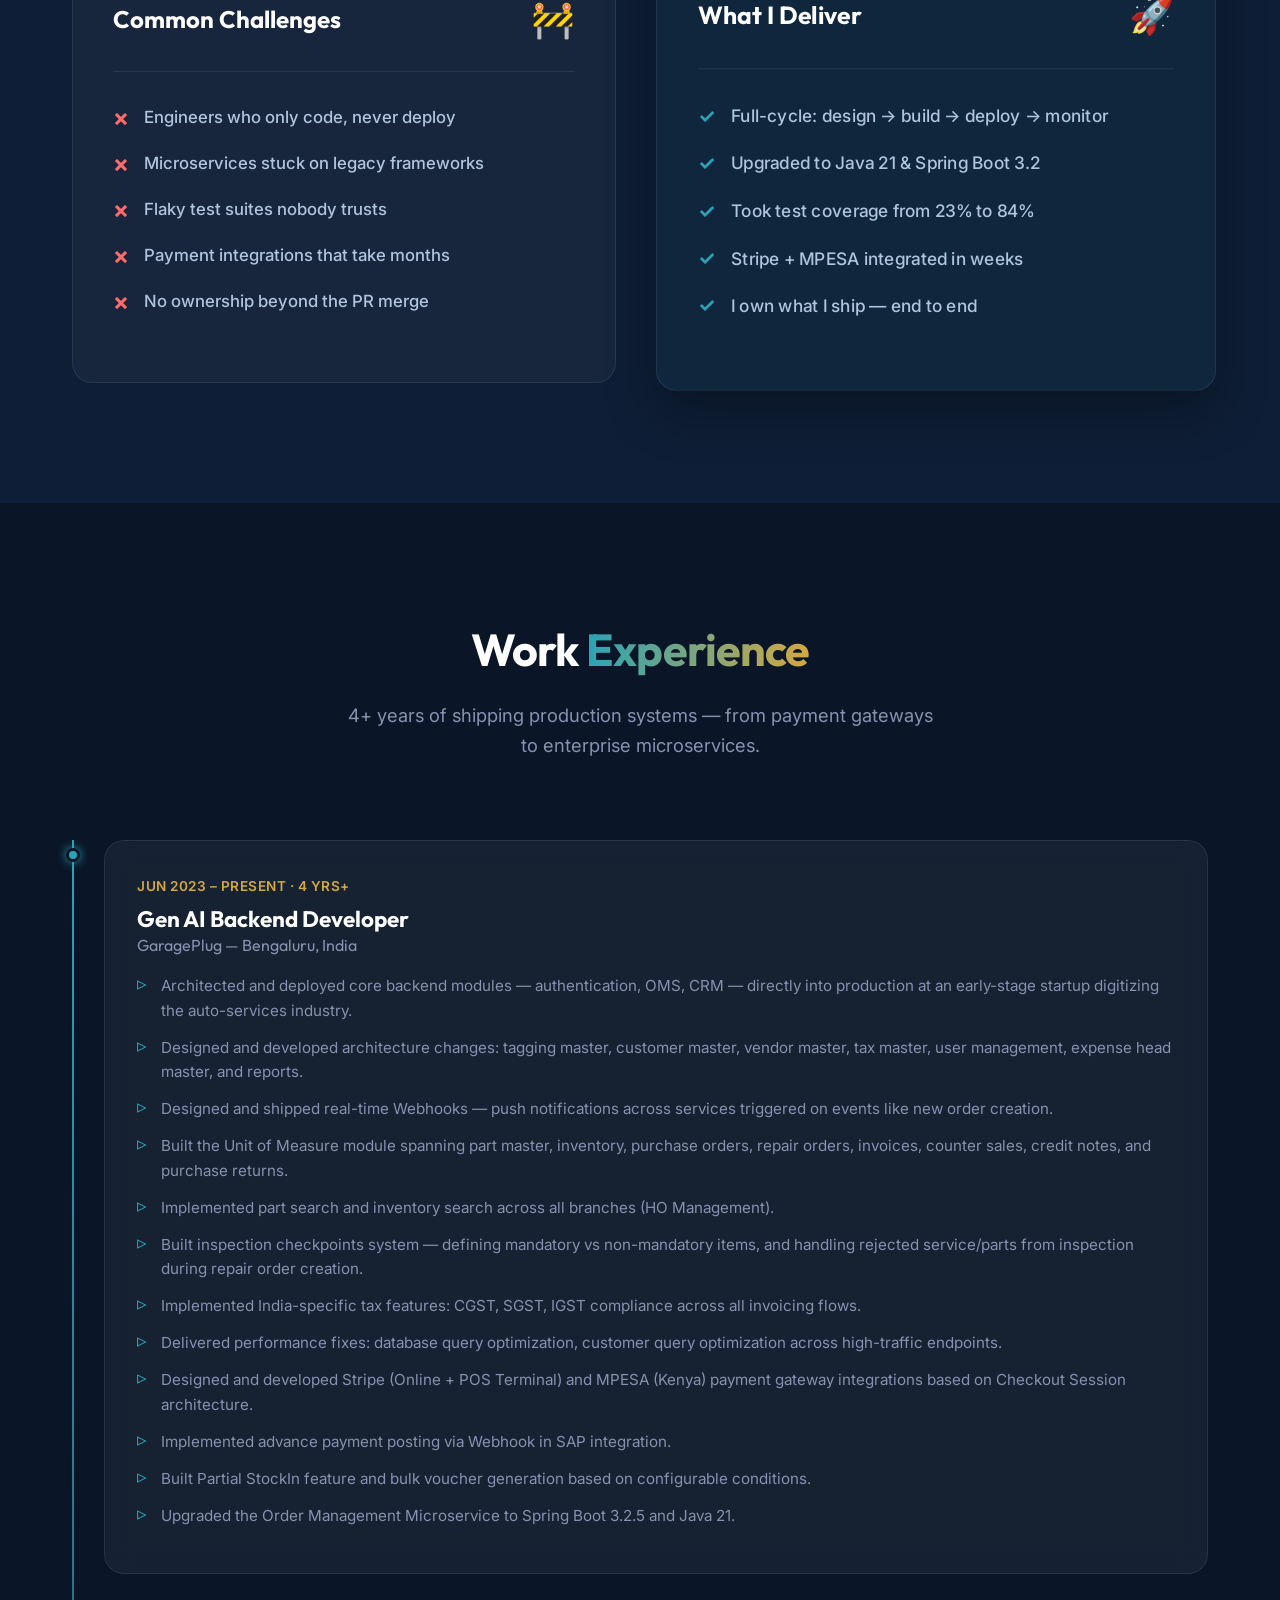
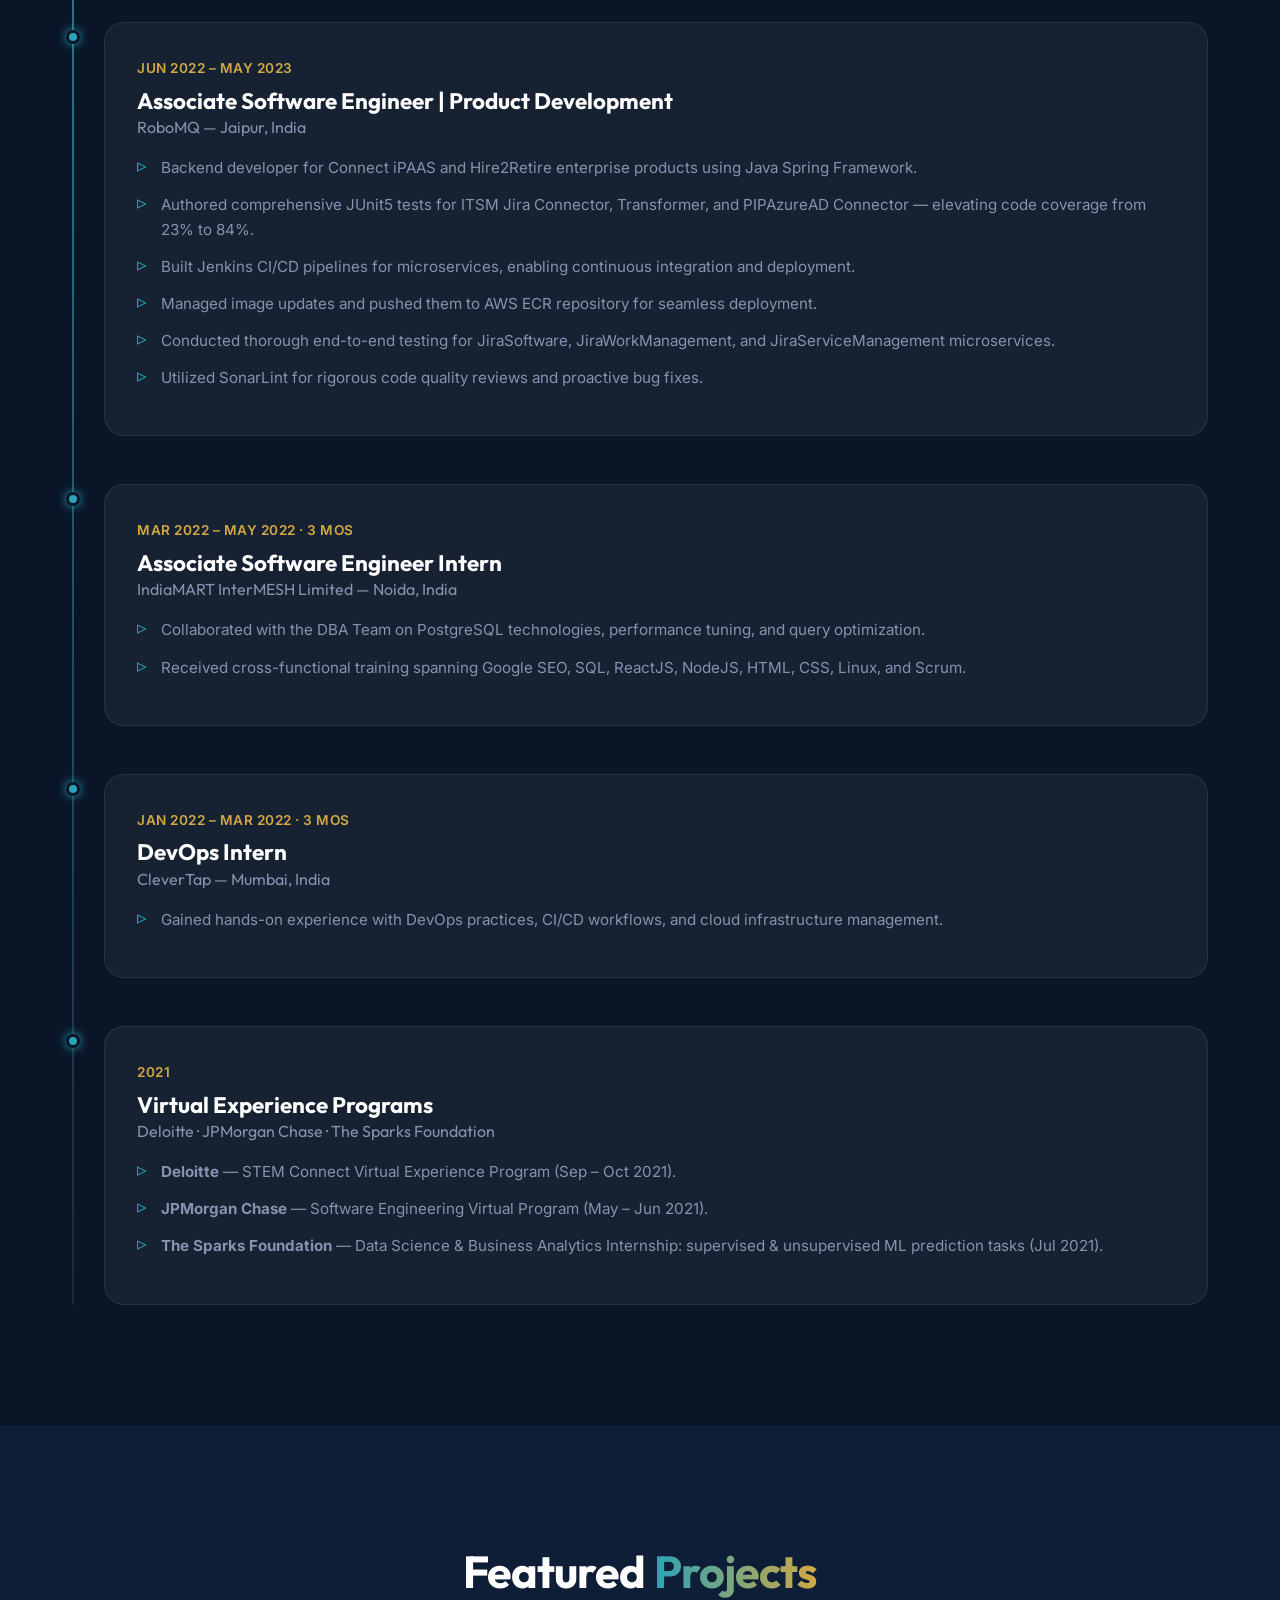
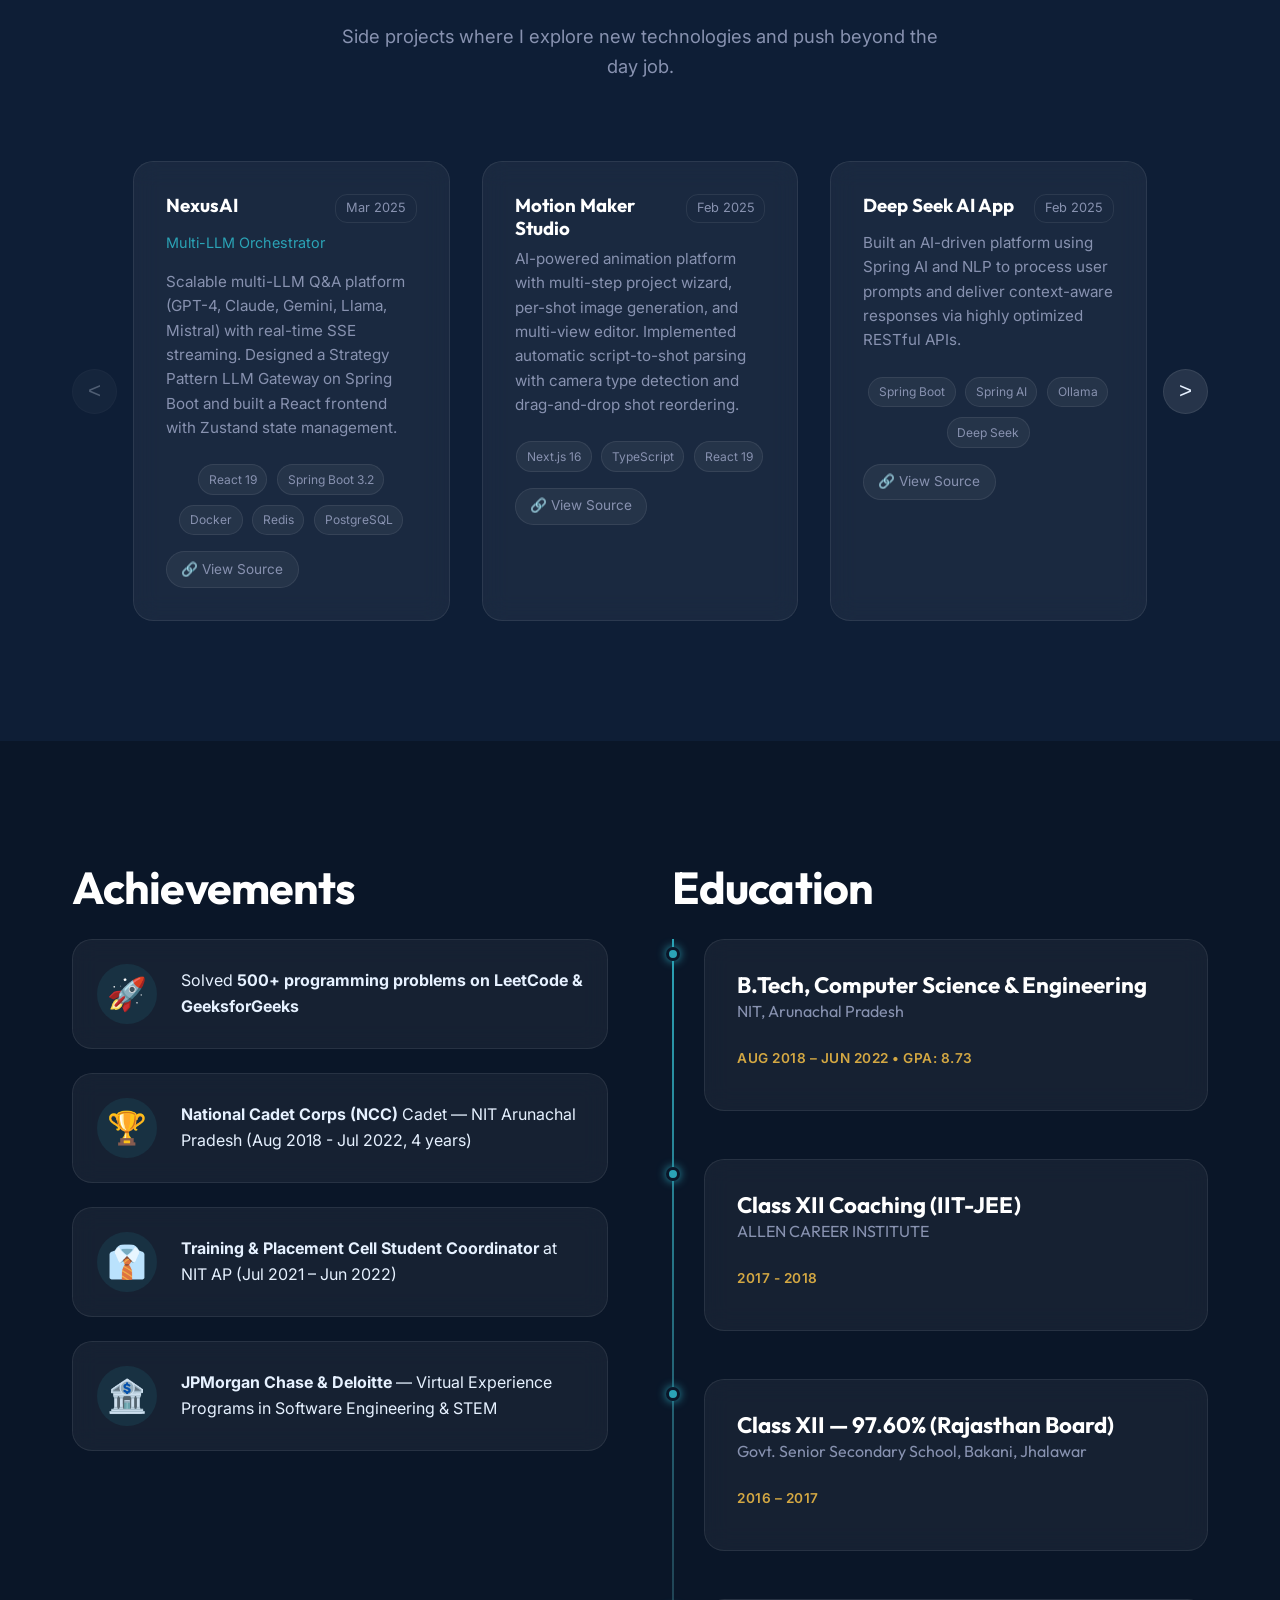
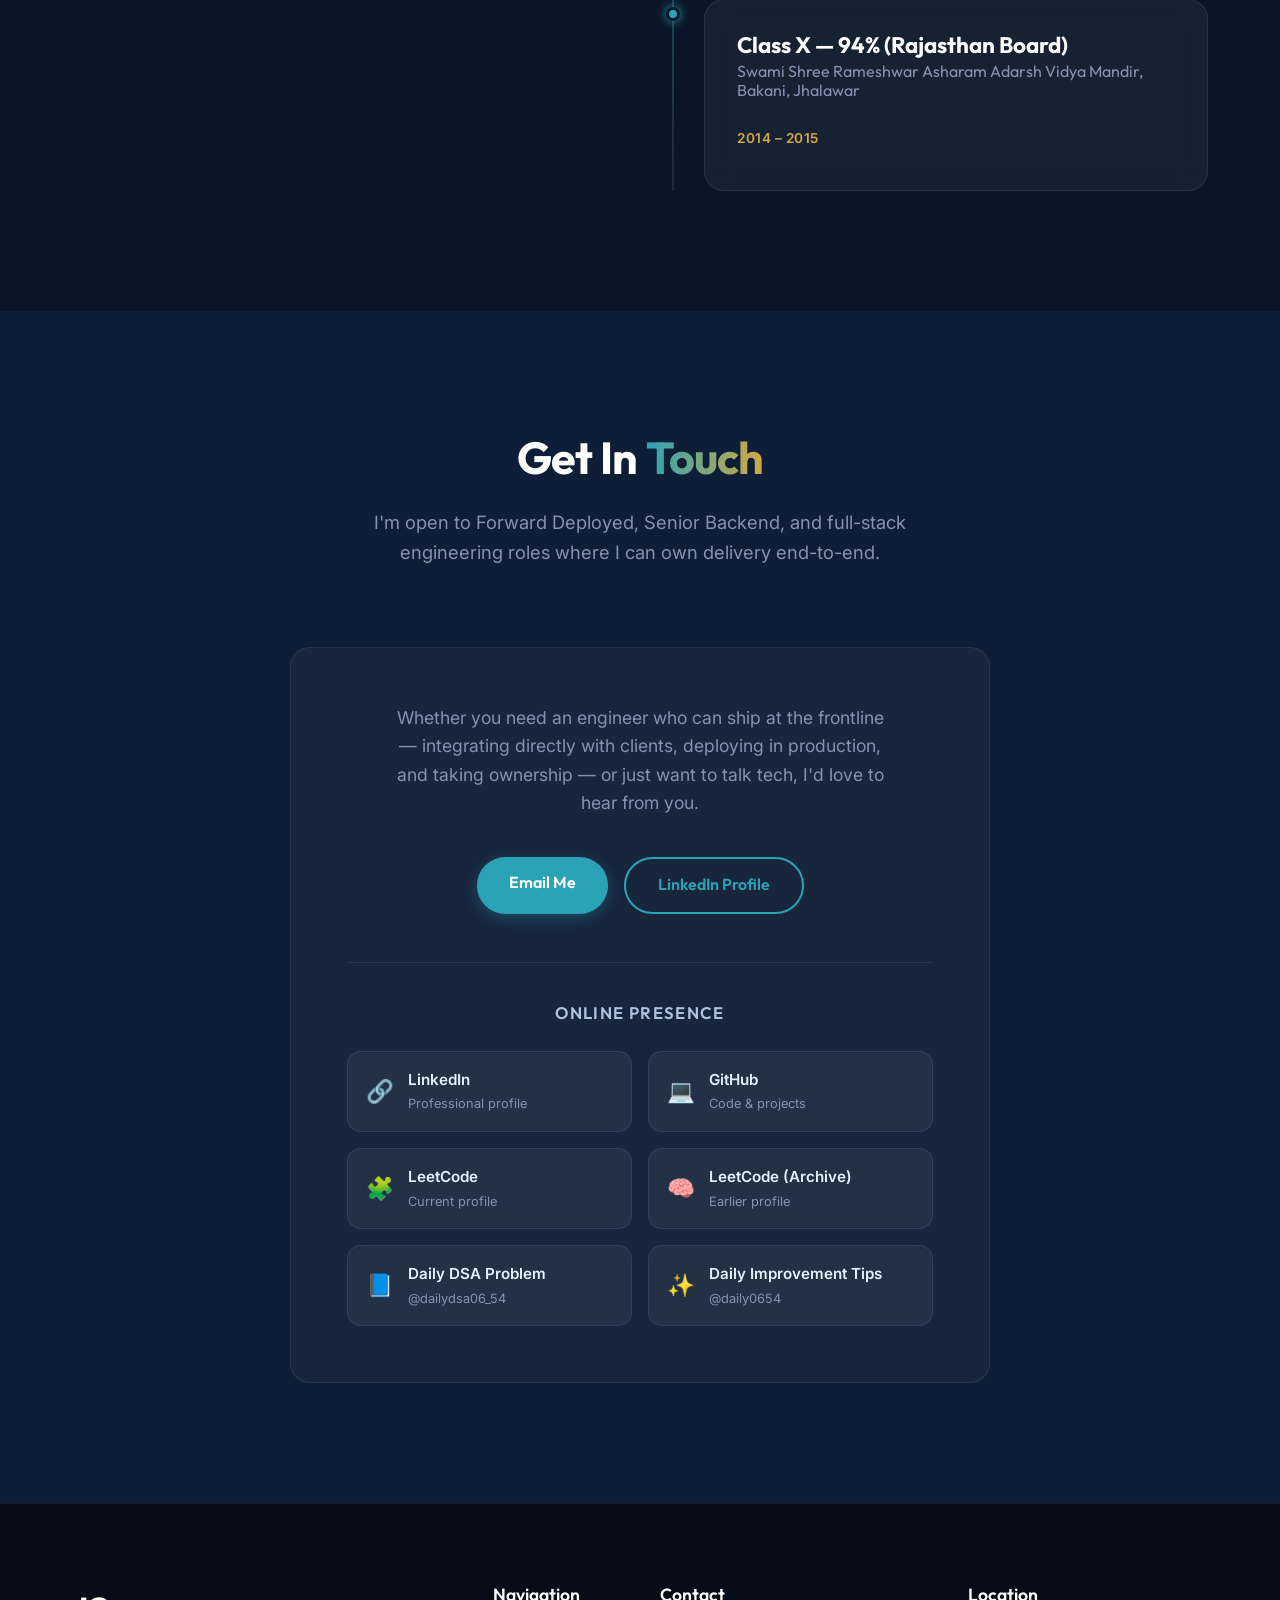
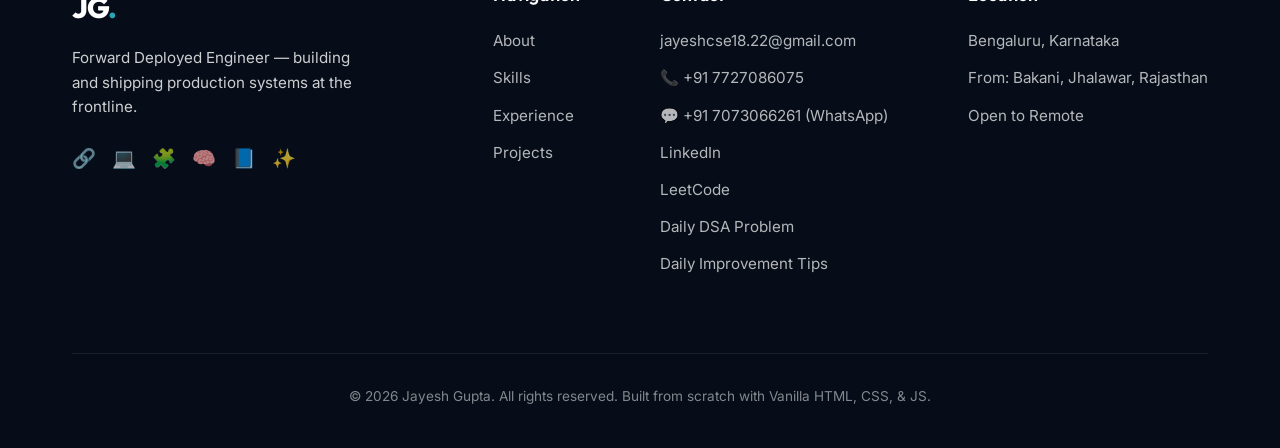
==== commit f78fe36e: "added social online presence" ====
--- a/index.html
+++ b/index.html
@@ -529,7 +529,55 @@
                     </p>
                     <div class="contact-links">
                         <a href="mailto:jayeshcse18.22@gmail.com" class="btn-primary">Email Me</a>
-                        <a href="https://www.linkedin.com/in/jayesh-gupta-904347194/?skipRedirect=true" target="_blank" class="btn-secondary">LinkedIn Profile</a>
+                        <a href="https://www.linkedin.com/in/jayesh-gupta-904347194/" target="_blank" rel="noopener noreferrer" class="btn-secondary">LinkedIn Profile</a>
+                    </div>
+
+                    <div class="online-presence">
+                        <h3 class="online-presence-title">Online Presence</h3>
+                        <div class="presence-grid">
+                            <a href="https://www.linkedin.com/in/jayesh-gupta-904347194/" target="_blank" rel="noopener noreferrer" class="presence-card">
+                                <span class="presence-icon">🔗</span>
+                                <span class="presence-text">
+                                    <strong>LinkedIn</strong>
+                                    <em>Professional profile</em>
+                                </span>
+                            </a>
+                            <a href="https://github.com/jayesh-2210" target="_blank" rel="noopener noreferrer" class="presence-card">
+                                <span class="presence-icon">💻</span>
+                                <span class="presence-text">
+                                    <strong>GitHub</strong>
+                                    <em>Code &amp; projects</em>
+                                </span>
+                            </a>
+                            <a href="https://leetcode.com/u/user9321Wq/" target="_blank" rel="noopener noreferrer" class="presence-card">
+                                <span class="presence-icon">🧩</span>
+                                <span class="presence-text">
+                                    <strong>LeetCode</strong>
+                                    <em>Current profile</em>
+                                </span>
+                            </a>
+                            <a href="https://leetcode.com/u/jaigupta2210/" target="_blank" rel="noopener noreferrer" class="presence-card">
+                                <span class="presence-icon">🧠</span>
+                                <span class="presence-text">
+                                    <strong>LeetCode (Archive)</strong>
+                                    <em>Earlier profile</em>
+                                </span>
+                            </a>
+                            <a href="https://www.instagram.com/dailydsa06_54?igsh=M3BpaG1obWRjMjU3" target="_blank" rel="noopener noreferrer" class="presence-card">
+                                <span class="presence-icon">📘</span>
+                                <span class="presence-text">
+                                    <strong>Daily DSA Problem</strong>
+                                    <em>@dailydsa06_54</em>
+                                </span>
+                            </a>
+                            <a href="https://www.instagram.com/daily0654?igsh=MWp5NDZidzZpYWw5eg%3D%3D" target="_blank" rel="noopener noreferrer" class="presence-card">
+                                <span class="presence-icon">✨</span>
+                                <span class="presence-text">
+                                    <strong>Daily Improvement Tips</strong>
+                                    <em>@daily0654</em>
+                                </span>
+                            </a>
+                        </div>
                     </div>
                 </div>
             </div>
@@ -549,9 +597,12 @@
                     <a href="#home" class="logo">JG<span class="dot">.</span></a>
                     <p class="tagline">Forward Deployed Engineer — building and shipping production systems at the frontline.</p>
                     <div class="footer-socials">
-                        <a href="https://www.linkedin.com/in/jayesh-gupta-904347194/?skipRedirect=true" target="_blank" rel="noopener noreferrer" aria-label="LinkedIn">🔗</a>
-                        <a href="https://github.com/jayesh-2210" target="_blank" rel="noopener noreferrer" aria-label="GitHub">💻</a>
-                        <a href="https://leetcode.com/jaigupta2210" target="_blank" rel="noopener noreferrer" aria-label="LeetCode">🧩</a>
+                        <a href="https://www.linkedin.com/in/jayesh-gupta-904347194/" target="_blank" rel="noopener noreferrer" aria-label="LinkedIn" title="LinkedIn">🔗</a>
+                        <a href="https://github.com/jayesh-2210" target="_blank" rel="noopener noreferrer" aria-label="GitHub" title="GitHub">💻</a>
+                        <a href="https://leetcode.com/u/user9321Wq/" target="_blank" rel="noopener noreferrer" aria-label="LeetCode" title="LeetCode">🧩</a>
+                        <a href="https://leetcode.com/u/jaigupta2210/" target="_blank" rel="noopener noreferrer" aria-label="LeetCode Archive" title="LeetCode (Archive)">🧠</a>
+                        <a href="https://www.instagram.com/dailydsa06_54?igsh=M3BpaG1obWRjMjU3" target="_blank" rel="noopener noreferrer" aria-label="Daily DSA Problem" title="Daily DSA Problem">📘</a>
+                        <a href="https://www.instagram.com/daily0654?igsh=MWp5NDZidzZpYWw5eg%3D%3D" target="_blank" rel="noopener noreferrer" aria-label="Daily Improvement Tips" title="Daily Improvement Tips">✨</a>
                     </div>
                 </div>
                 <div class="footer-columns">
@@ -567,7 +618,10 @@
                         <a href="mailto:jayeshcse18.22@gmail.com">jayeshcse18.22@gmail.com</a>
                         <a href="tel:+917727086075">📞 +91 7727086075</a>
                         <a href="https://wa.me/917073066261">💬 +91 7073066261 (WhatsApp)</a>
-                        <a href="https://www.linkedin.com/in/jayesh-gupta-904347194/?skipRedirect=true" target="_blank" rel="noopener noreferrer">LinkedIn</a>
+                        <a href="https://www.linkedin.com/in/jayesh-gupta-904347194/" target="_blank" rel="noopener noreferrer">LinkedIn</a>
+                        <a href="https://leetcode.com/u/user9321Wq/" target="_blank" rel="noopener noreferrer">LeetCode</a>
+                        <a href="https://www.instagram.com/dailydsa06_54?igsh=M3BpaG1obWRjMjU3" target="_blank" rel="noopener noreferrer">Daily DSA Problem</a>
+                        <a href="https://www.instagram.com/daily0654?igsh=MWp5NDZidzZpYWw5eg%3D%3D" target="_blank" rel="noopener noreferrer">Daily Improvement Tips</a>
                     </div>
                     <div class="footer-column">
                         <h4>Location</h4>
--- a/styles.css
+++ b/styles.css
@@ -1063,6 +1063,83 @@
   flex-wrap: wrap;
 }
 
+/* Online Presence */
+.online-presence {
+  margin-top: 3rem;
+  padding-top: 2.5rem;
+  border-top: 1px solid var(--border-glass);
+}
+
+.online-presence-title {
+  font-family: var(--font-heading);
+  font-size: 1.05rem;
+  font-weight: 600;
+  letter-spacing: 0.08em;
+  text-transform: uppercase;
+  color: var(--text-secondary);
+  margin-bottom: 1.75rem;
+}
+
+.presence-grid {
+  display: grid;
+  grid-template-columns: repeat(auto-fit, minmax(220px, 1fr));
+  gap: 1rem;
+}
+
+.presence-card {
+  display: flex;
+  align-items: center;
+  gap: 0.9rem;
+  padding: 1rem 1.1rem;
+  border-radius: 14px;
+  background: var(--bg-surface);
+  border: 1px solid var(--border-glass);
+  text-align: left;
+  text-decoration: none;
+  color: var(--text-main);
+  transition: var(--transition);
+}
+
+.presence-card:hover {
+  background: var(--bg-surface-hover);
+  border-color: var(--accent-primary);
+  transform: translateY(-3px);
+  box-shadow: 0 10px 24px rgba(43, 163, 182, 0.18);
+}
+
+.presence-icon {
+  font-size: 1.4rem;
+  line-height: 1;
+  flex-shrink: 0;
+}
+
+.presence-text {
+  display: flex;
+  flex-direction: column;
+  min-width: 0;
+}
+
+.presence-text strong {
+  font-size: 0.95rem;
+  font-weight: 600;
+}
+
+.presence-text em {
+  font-style: normal;
+  font-size: 0.8rem;
+  color: var(--text-muted);
+  margin-top: 0.15rem;
+  overflow: hidden;
+  text-overflow: ellipsis;
+  white-space: nowrap;
+}
+
+@media (max-width: 600px) {
+  .presence-grid {
+    grid-template-columns: 1fr;
+  }
+}
+
 /* ============================================
    STICKY CTA
    ============================================ */
@@ -1239,6 +1316,27 @@
   .section-heading {
     font-size: 2.2rem;
   }
+
+  /* iPad: shrink profile image to fit side-by-side */
+  .hero-image-wrapper {
+    width: 240px;
+    height: 240px;
+  }
+
+  .hero-profile-img {
+    width: 210px;
+    height: 210px;
+  }
+
+  .hero-image-ring {
+    width: 228px;
+    height: 228px;
+  }
+
+  .hero-image-ring-2 {
+    width: 252px;
+    height: 252px;
+  }
 }
 
 /* ============================================
@@ -1252,10 +1350,32 @@
   .hero-title { font-size: 2.8rem; }
   .hero-subtitle { font-size: 1.1rem; }
 
-  .flex-row { flex-direction: column-reverse; text-align: center; gap: 2rem; margin-top: 4rem; }
+  .flex-row { flex-direction: column; text-align: center; gap: 2rem; margin-top: 4rem; }
   .hero-text { text-align: center; }
   .hero-desc { margin: 0 auto 2.5rem; }
   .tags { justify-content: center; }
+
+  /* Mobile: center profile image above text */
+  .hero-image-wrapper {
+    width: 220px;
+    height: 220px;
+    margin: 0 auto;
+  }
+
+  .hero-profile-img {
+    width: 190px;
+    height: 190px;
+  }
+
+  .hero-image-ring {
+    width: 206px;
+    height: 206px;
+  }
+
+  .hero-image-ring-2 {
+    width: 228px;
+    height: 228px;
+  }
 
   .hero-cta { flex-direction: column; align-items: center; }
 
@@ -1375,6 +1495,27 @@
   .hero-title {
     font-size: 2.4rem;
   }
+
+  /* Small phones: compact profile image */
+  .hero-image-wrapper {
+    width: 180px;
+    height: 180px;
+  }
+
+  .hero-profile-img {
+    width: 155px;
+    height: 155px;
+  }
+
+  .hero-image-ring {
+    width: 168px;
+    height: 168px;
+  }
+
+  .hero-image-ring-2 {
+    width: 186px;
+    height: 186px;
+  }
   
   .comparison-card {
     padding: 2rem 1.5rem;
